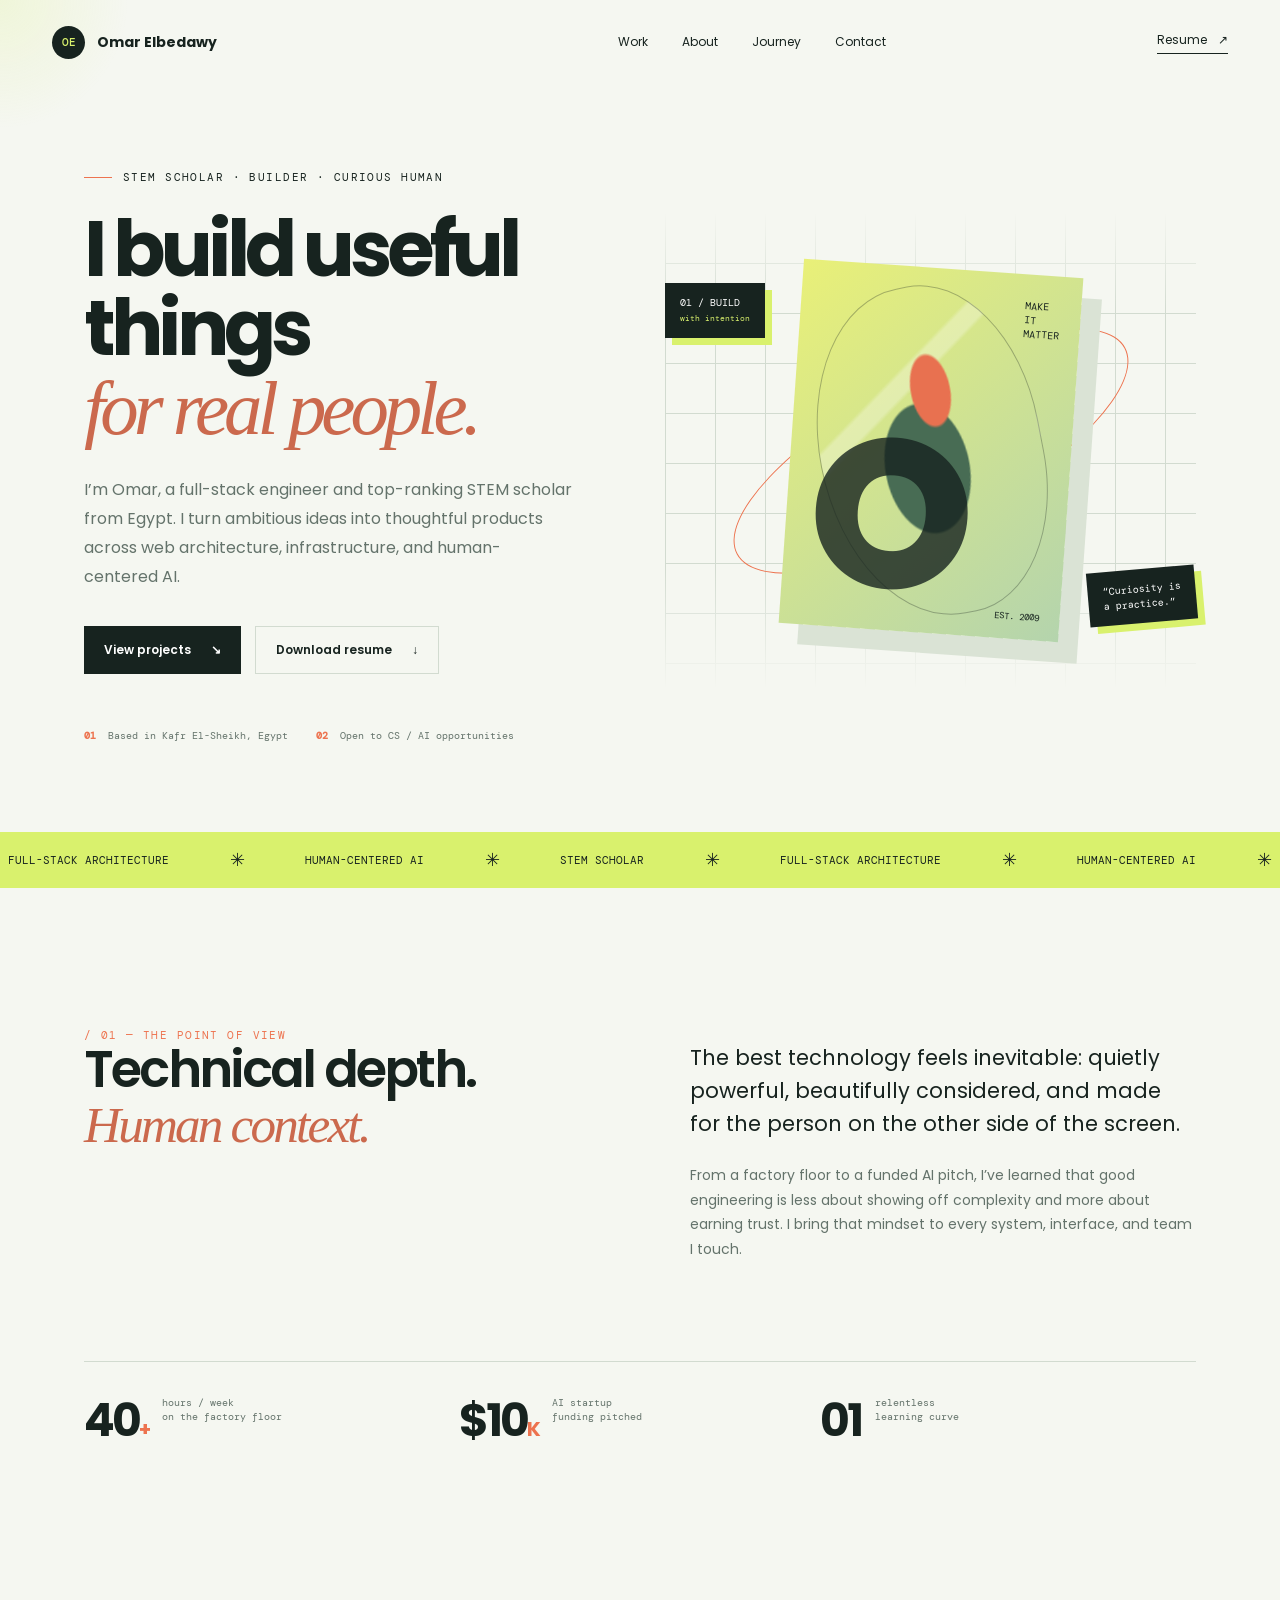
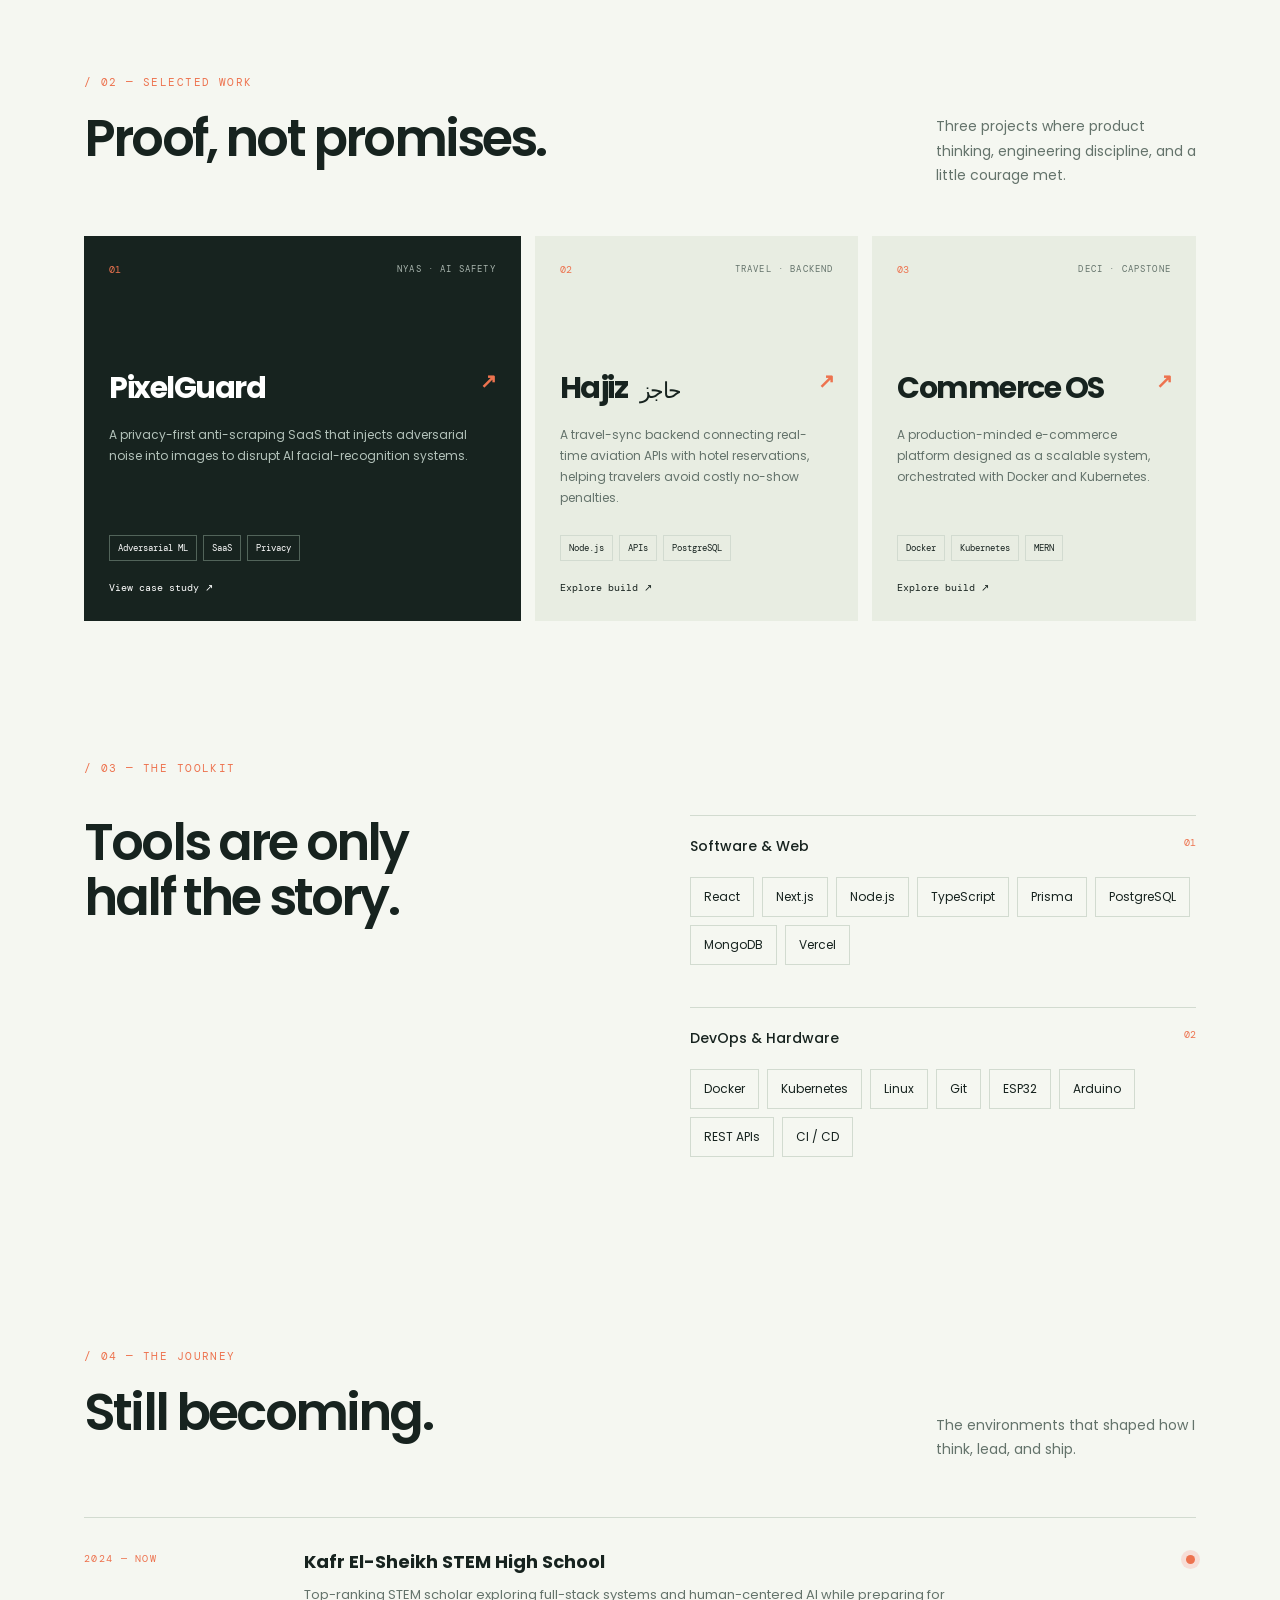
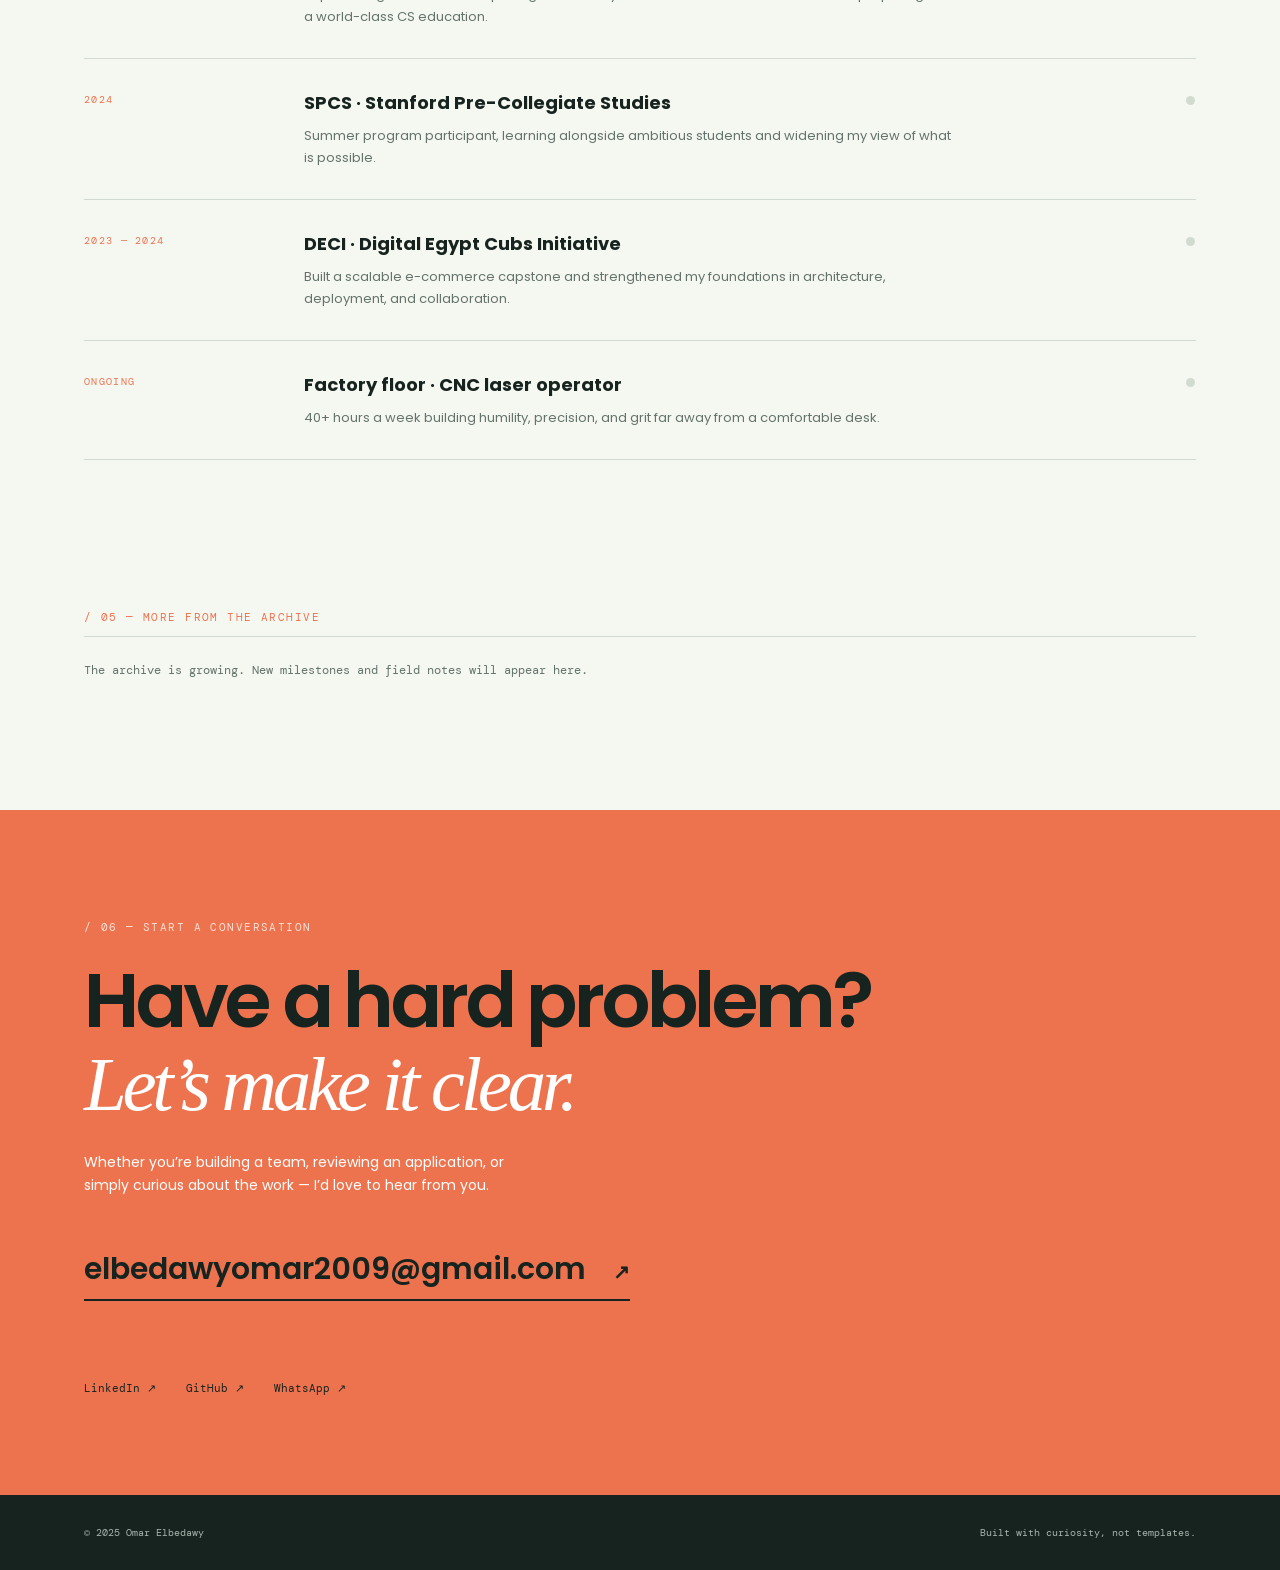
==== index.html @ 05eea100 "Redesign personal portfolio Co-authored-by: Copilot App <223556219+Copilot@users.noreply.github.com>" ====
<!doctype html>
<html lang="en">
<head>
  <meta charset="utf-8">
  <meta name="viewport" content="width=device-width, initial-scale=1">
  <meta name="description" content="Omar Elbedawy — STEM scholar, full-stack engineer, and human-centered AI builder.">
  <meta name="author" content="Omar Elbedawy">
  <title>Omar Elbedawy — Engineer with intent</title>
  <link rel="preconnect" href="https://fonts.googleapis.com">
  <link rel="preconnect" href="https://fonts.gstatic.com" crossorigin>
  <link href="https://fonts.googleapis.com/css2?family=DM+Mono:wght@400;500&family=Poppins:wght@400;500;600;700;800&display=swap" rel="stylesheet">
  <link rel="stylesheet" href="style.css">
</head>
<body>
  <div class="cursor-glow" aria-hidden="true"></div>
  <header class="site-header">
    <a class="brand" href="#top" aria-label="Omar Elbedawy home"><span>OE</span><b>Omar Elbedawy</b></a>
    <nav class="desktop-nav" aria-label="Primary navigation">
      <a href="#work">Work</a><a href="#about">About</a><a href="#journey">Journey</a><a href="#contact">Contact</a>
    </nav>
    <a class="header-cta" href="Omar Elbedawy_Resume_Cambria_A4.pdf" download>Resume <span>↗</span></a>
    <button class="menu-toggle" aria-label="Open navigation" aria-expanded="false">☰</button>
  </header>

  <main id="top">
    <section class="hero section-wrap">
      <div class="hero-copy reveal">
        <p class="eyebrow"><i></i> STEM scholar · builder · curious human</p>
        <h1 id="hero-title">I build useful things<br><em>for real people.</em></h1>
        <p class="hero-intro" id="hero-intro">I’m Omar, a full-stack engineer and top-ranking STEM scholar from Egypt. I turn ambitious ideas into thoughtful products across web architecture, infrastructure, and human-centered AI.</p>
        <div class="hero-actions"><a class="button button-primary" href="#work">View projects <span>↘</span></a><a class="button button-ghost" href="Omar Elbedawy_Resume_Cambria_A4.pdf" download>Download resume <span>↓</span></a></div>
        <div class="hero-meta"><span><b>01</b> Based in Kafr El-Sheikh, Egypt</span><span><b>02</b> Open to CS / AI opportunities</span></div>
      </div>
      <div class="hero-art reveal reveal-delay" aria-label="Abstract portrait illustration">
        <div class="art-grid"></div><div class="orbit orbit-one"></div><div class="orbit orbit-two"></div>
        <div class="portrait-card"><span class="portrait-mark">O</span><span class="portrait-caption">MAKE<br>IT<br>MATTER</span><span class="portrait-index">EST. 2009</span></div>
        <div class="floating-note note-top">01 / BUILD<br><small>with intention</small></div><div class="floating-note note-bottom">“Curiosity is<br>a practice.”</div>
      </div>
    </section>

    <section class="marquee" aria-label="Specialties"><div class="marquee-track"><span>FULL-STACK ARCHITECTURE</span><b>✳</b><span>HUMAN-CENTERED AI</span><b>✳</b><span>STEM SCHOLAR</span><b>✳</b><span>FULL-STACK ARCHITECTURE</span><b>✳</b><span>HUMAN-CENTERED AI</span><b>✳</b></div></section>

    <section class="section-wrap intro-section" id="about">
      <div class="section-label">/ 01 — The point of view</div>
      <div class="intro-layout"><h2 id="about-title">Technical depth.<br><em>Human context.</em></h2><div><p class="large-copy" id="about-lead">The best technology feels inevitable: quietly powerful, beautifully considered, and made for the person on the other side of the screen.</p><p class="muted-copy" id="about-copy">From a factory floor to a funded AI pitch, I’ve learned that good engineering is less about showing off complexity and more about earning trust. I bring that mindset to every system, interface, and team I touch.</p></div></div>
      <div class="stats-row"><div><strong>40<span>+</span></strong><small>hours / week<br>on the factory floor</small></div><div><strong>$10<span>K</span></strong><small>AI startup<br>funding pitched</small></div><div><strong>01</strong><small>relentless<br>learning curve</small></div></div>
    </section>

    <section class="section-wrap work-section" id="work">
      <div class="section-heading"><div><div class="section-label">/ 02 — Selected work</div><h2>Proof, not promises.</h2></div><p>Three projects where product thinking, engineering discipline, and a little courage met.</p></div>
      <div class="projects">
        <article class="project-card project-featured" data-project="0"><div class="project-top"><span class="project-number">01</span><span class="project-type">NYAS · AI SAFETY</span></div><h3>PixelGuard<span>↗</span></h3><p>A privacy-first anti-scraping SaaS that injects adversarial noise into images to disrupt AI facial-recognition systems.</p><div class="project-bottom"><div class="tags"><span>Adversarial ML</span><span>SaaS</span><span>Privacy</span></div><span class="project-arrow">View case study ↗</span></div></article>
        <article class="project-card" data-project="1"><div class="project-top"><span class="project-number">02</span><span class="project-type">TRAVEL · BACKEND</span></div><h3>Hajiz <span class="arabic">حاجز</span><span>↗</span></h3><p>A travel-sync backend connecting real-time aviation APIs with hotel reservations, helping travelers avoid costly no-show penalties.</p><div class="project-bottom"><div class="tags"><span>Node.js</span><span>APIs</span><span>PostgreSQL</span></div><span class="project-arrow">Explore build ↗</span></div></article>
        <article class="project-card" data-project="2"><div class="project-top"><span class="project-number">03</span><span class="project-type">DECI · CAPSTONE</span></div><h3>Commerce OS<span>↗</span></h3><p>A production-minded e-commerce platform designed as a scalable system, orchestrated with Docker and Kubernetes.</p><div class="project-bottom"><div class="tags"><span>Docker</span><span>Kubernetes</span><span>MERN</span></div><span class="project-arrow">Explore build ↗</span></div></article>
      </div>
    </section>

    <section class="section-wrap stack-section"><div class="section-label">/ 03 — The toolkit</div><div class="stack-layout"><h2>Tools are only<br>half the story.</h2><div class="stack-groups"><div class="stack-group"><h3>Software & Web <span>01</span></h3><div class="skill-list"><span>React</span><span>Next.js</span><span>Node.js</span><span>TypeScript</span><span>Prisma</span><span>PostgreSQL</span><span>MongoDB</span><span>Vercel</span></div></div><div class="stack-group"><h3>DevOps & Hardware <span>02</span></h3><div class="skill-list"><span>Docker</span><span>Kubernetes</span><span>Linux</span><span>Git</span><span>ESP32</span><span>Arduino</span><span>REST APIs</span><span>CI / CD</span></div></div></div></div></section>

    <section class="section-wrap journey-section" id="journey"><div class="section-heading"><div><div class="section-label">/ 04 — The journey</div><h2 id="journey-title">Still becoming.</h2></div><p id="journey-intro">The environments that shaped how I think, lead, and ship.</p></div><div class="timeline" id="timeline"></div></section>

    <section class="section-wrap additions-section" id="additions"><div class="section-label">/ 05 — More from the archive</div><div id="dynamic-content"></div></section>

    <section class="contact-section" id="contact"><div class="contact-inner section-wrap"><div class="section-label">/ 06 — Start a conversation</div><h2>Have a hard problem?<br><em>Let’s make it clear.</em></h2><p>Whether you’re building a team, reviewing an application, or simply curious about the work — I’d love to hear from you.</p><a class="email-link" href="mailto:elbedawyomar2009@gmail.com">elbedawyomar2009@gmail.com <span>↗</span></a><div class="socials"><a href="https://www.linkedin.com/" target="_blank" rel="noreferrer">LinkedIn ↗</a><a href="https://github.com/" target="_blank" rel="noreferrer">GitHub ↗</a><a href="https://wa.me/201000000000" target="_blank" rel="noreferrer">WhatsApp ↗</a></div></div></section>
  </main>
  <footer><div class="section-wrap footer-inner"><span>© 2025 Omar Elbedawy</span><span>Built with curiosity, not templates.</span></div></footer>
  <script src="app.js"></script>
</body>
</html>
---- style.css ----
:root{--ink:#17231f;--muted:#64736b;--paper:#f5f7f1;--cream:#e8ede2;--line:#d2dbd0;--lime:#d9f16d;--orange:#ed734f;--serif:Georgia,serif;--mono:"DM Mono",monospace}*{box-sizing:border-box}html{scroll-behavior:smooth}body{margin:0;background:var(--paper);color:var(--ink);font-family:Poppins,Arial,sans-serif;overflow-x:hidden}.cursor-glow{width:280px;height:280px;position:fixed;pointer-events:none;background:radial-gradient(circle,rgba(217,241,109,.18),transparent 65%);transform:translate(-50%,-50%);z-index:0}.site-header{height:84px;display:flex;align-items:center;justify-content:space-between;max-width:1240px;margin:auto;padding:0 32px;position:relative;z-index:5}.brand{display:flex;align-items:center;gap:12px;text-decoration:none;color:var(--ink);font-size:14px;font-weight:600}.brand span{background:var(--ink);color:var(--lime);width:33px;height:33px;display:grid;place-items:center;font:500 11px var(--mono);border-radius:50%}.desktop-nav{display:flex;gap:34px;margin-left:130px}.desktop-nav a,.header-cta,.socials a,footer a{color:var(--ink);font-size:12px;text-decoration:none}.desktop-nav a:hover,.socials a:hover,footer a:hover{color:#c45d40}.header-cta{border-bottom:1px solid var(--ink);padding-bottom:4px}.header-cta span{margin-left:8px}.menu-toggle{display:none;border:0;background:none;font-size:20px}.section-wrap{max-width:1176px;margin:0 auto;padding-left:32px;padding-right:32px}.hero{min-height:670px;display:grid;grid-template-columns:1fr 1fr;align-items:center;gap:50px;padding-top:75px;padding-bottom:90px;position:relative}.eyebrow,.section-label,.project-type,.timeline-date{font:11px var(--mono);letter-spacing:.13em;text-transform:uppercase}.eyebrow{display:flex;align-items:center;gap:11px}.eyebrow i{display:block;width:28px;height:1px;background:var(--orange)}h1{font-size:clamp(48px,6vw,83px);line-height:1.03;letter-spacing:-.065em;margin:26px 0 28px;font-weight:700}h1 em,h2 em{font-family:var(--serif);font-weight:400;color:#cb694d}.hero-intro{max-width:490px;font-size:16px;line-height:1.8;color:var(--muted)}.hero-actions{display:flex;gap:14px;margin-top:35px}.button{padding:14px 20px;text-decoration:none;font-size:12px;font-weight:600;display:inline-flex;align-items:center;gap:20px;transition:.25s}.button-primary{background:var(--ink);color:white}.button-primary:hover{background:var(--orange);transform:translateY(-3px)}.button-ghost{color:var(--ink);border:1px solid var(--line)}.button-ghost:hover{border-color:var(--ink);transform:translateY(-3px)}.hero-meta{display:flex;gap:28px;margin-top:55px;color:var(--muted);font:10px var(--mono)}.hero-meta b{color:var(--orange);margin-right:6px}.hero-art{height:475px;position:relative;display:grid;place-items:center}.art-grid{position:absolute;width:100%;height:100%;background-image:linear-gradient(var(--line) 1px,transparent 1px),linear-gradient(90deg,var(--line) 1px,transparent 1px);background-size:50px 50px;mask-image:linear-gradient(to bottom,transparent,black 20%,black 75%,transparent)}.portrait-card{width:280px;height:365px;background:linear-gradient(135deg,#e9f078,#b4d4ad);position:relative;overflow:hidden;display:flex;align-items:center;justify-content:center;box-shadow:20px 20px 0 #dae3d5;transform:rotate(4deg)}.portrait-card:after{content:"";width:220px;height:330px;border:1px solid rgba(23,35,31,.3);border-radius:50% 48% 45% 53%;position:absolute;transform:rotate(-15deg);background:radial-gradient(ellipse at 55% 32%,#e87150 0 11%,transparent 12%),radial-gradient(ellipse at 47% 55%,#486c54 0 25%,transparent 26%),linear-gradient(145deg,transparent 30%,rgba(255,255,255,.3) 31% 35%,transparent 36%)}.portrait-mark{font-size:210px;line-height:1;font-weight:800;color:rgba(23,35,31,.8);position:absolute;left:23px;bottom:10px;z-index:1}.portrait-caption{position:absolute;right:20px;top:25px;font:10px/1.4 var(--mono);z-index:2}.portrait-index{position:absolute;bottom:17px;right:20px;font:9px var(--mono);z-index:2}.orbit{position:absolute;border:1px solid var(--orange);border-radius:50%;width:440px;height:150px;transform:rotate(-28deg)}.orbit-two{width:360px;height:120px;transform:rotate(60deg);border-color:var(--ink);opacity:.35}.floating-note{position:absolute;background:var(--ink);color:white;padding:12px 15px;font:10px/1.5 var(--mono);box-shadow:7px 7px 0 var(--lime)}.floating-note small{color:var(--lime)}.note-top{top:70px;left:0}.note-bottom{bottom:65px;right:0;transform:rotate(-5deg)}.marquee{background:var(--lime);padding:16px 0;overflow:hidden;white-space:nowrap}.marquee-track{display:flex;align-items:center;justify-content:space-around;gap:44px;min-width:max-content;animation:marquee 25s linear infinite;font:11px var(--mono)}.marquee b{font-size:18px;font-weight:400}@keyframes marquee{to{transform:translateX(-25%)}}.section-label{color:var(--orange)}h2{font-size:clamp(36px,4vw,60px);line-height:1.07;letter-spacing:-.055em;margin:22px 0;font-weight:600}.intro-section{padding-top:140px;padding-bottom:120px}.intro-layout{display:grid;grid-template-columns:1fr 1fr;gap:100px}.intro-layout h2{margin-top:0}.large-copy{font-size:21px;line-height:1.55;margin:0 0 23px}.muted-copy,.section-heading>p{color:var(--muted);line-height:1.75;font-size:14px}.stats-row{display:flex;border-top:1px solid var(--line);margin-top:86px;padding-top:25px;gap:16%;}.stats-row>div{display:flex;gap:14px;align-items:flex-start}.stats-row strong{font-size:45px;letter-spacing:-.07em}.stats-row strong span{font-size:20px;color:var(--orange)}.stats-row small{font:10px/1.4 var(--mono);color:var(--muted);margin-top:9px}.work-section{padding-top:100px;padding-bottom:140px}.section-heading{display:flex;justify-content:space-between;align-items:end;margin-bottom:48px}.section-heading>p{max-width:260px;margin:0}.projects{display:grid;grid-template-columns:1.35fr 1fr 1fr;gap:14px}.project-card{background:var(--cream);min-height:370px;padding:27px 25px;display:flex;flex-direction:column;transition:transform .3s,background .3s}.project-card:hover{transform:translateY(-8px);background:#e3ebd8}.project-featured{background:var(--ink);color:white}.project-featured:hover{background:#283b32}.project-top{display:flex;justify-content:space-between;align-items:center;font:10px var(--mono)}.project-number{color:var(--orange)}.project-type{color:var(--muted);font-size:9px}.project-featured .project-type{color:#a9b5ae}.project-card h3{font-size:30px;letter-spacing:-.05em;margin:90px 0 13px}.project-card h3 span:last-child{font-size:20px;float:right;color:var(--orange)}.project-card h3 .arabic{font-size:22px;font-weight:400;font-family:serif;margin-left:8px}.project-card p{font-size:12px;color:var(--muted);line-height:1.75;margin:0}.project-featured p{color:#b3c2ba}.project-bottom{margin-top:auto;padding-top:27px}.tags{display:flex;gap:6px;flex-wrap:wrap}.tags span{font:9px var(--mono);border:1px solid var(--line);padding:6px 8px}.project-featured .tags span{border-color:#52645a}.project-arrow{display:block;margin-top:20px;font:10px var(--mono)}.stack-section{padding-bottom:150px}.stack-layout{display:grid;grid-template-columns:1fr 1fr;gap:100px;margin-top:40px}.stack-layout h2{margin-top:0}.stack-group{border-top:1px solid var(--line);padding-top:20px;margin-bottom:42px}.stack-group h3{font-size:14px;font-weight:500;margin:0 0 20px;display:flex;justify-content:space-between}.stack-group h3 span{font:10px var(--mono);color:var(--orange)}.skill-list{display:flex;flex-wrap:wrap;gap:8px}.skill-list span{font-size:12px;padding:10px 13px;border:1px solid var(--line);transition:.2s}.skill-list span:hover{background:var(--lime);border-color:var(--lime);transform:rotate(-2deg)}.journey-section{padding-bottom:150px}.timeline{margin-top:55px;border-top:1px solid var(--line)}.timeline-item{display:grid;grid-template-columns:170px 1fr 10px;gap:50px;padding:30px 0;border-bottom:1px solid var(--line);position:relative}.timeline-date{padding-top:4px;color:var(--orange);font-size:10px}.timeline-item h3{font-size:18px;margin:0 0 9px}.timeline-item p{color:var(--muted);font-size:13px;line-height:1.7;margin:0;max-width:650px}.timeline-dot{width:9px;height:9px;border-radius:50%;background:var(--line);margin-top:7px}.current .timeline-dot{background:var(--orange);box-shadow:0 0 0 5px #f7ded7}.additions-section{padding-bottom:120px}.dynamic-empty{border-top:1px solid var(--line);padding-top:25px;color:var(--muted);font:12px var(--mono)}.dynamic-grid{display:grid;grid-template-columns:repeat(3,1fr);gap:14px;margin-top:25px}.dynamic-card{border:1px solid var(--line);padding:22px;background:#fff}.dynamic-card img{width:100%;height:170px;object-fit:cover;margin:-22px -22px 18px;width:calc(100% + 44px)}.dynamic-card h3{font-size:16px;margin:0 0 8px}.dynamic-card p{font-size:12px;color:var(--muted);line-height:1.6}.contact-section{background:var(--orange);color:#fff}.contact-inner{padding-top:110px;padding-bottom:100px}.contact-inner .section-label{color:#ffe0d5}.contact-inner h2{font-size:clamp(48px,6vw,85px);margin:25px 0;color:var(--ink)}.contact-inner h2 em{color:#fff}.contact-inner>p{max-width:430px;line-height:1.7;font-size:14px}.email-link{display:inline-block;color:var(--ink);font-size:clamp(18px,2.4vw,30px);font-weight:600;text-decoration:none;border-bottom:2px solid var(--ink);padding-bottom:7px;margin-top:35px}.email-link span{font-size:20px;margin-left:20px}.socials{display:flex;gap:30px;margin-top:80px}.socials a{font:11px var(--mono);color:var(--ink)}footer{background:var(--ink);color:#a9b5ae}.footer-inner{height:75px;display:flex;align-items:center;justify-content:space-between;font:10px var(--mono)}footer a{color:var(--lime);font:10px var(--mono)}.reveal{animation:rise .8s ease both}.reveal-delay{animation-delay:.2s}@keyframes rise{from{opacity:0;transform:translateY(24px)}to{opacity:1;transform:none}}@media(max-width:800px){.desktop-nav,.header-cta{display:none}.menu-toggle{display:block}.site-header{height:70px;padding:0 20px}.section-wrap{padding-left:20px;padding-right:20px}.hero{display:block;padding-top:55px;min-height:auto}.hero-art{height:420px;margin-top:40px}.hero-meta{gap:15px;flex-direction:column;margin-top:35px}.intro-section,.work-section,.stack-section,.journey-section{padding-top:85px;padding-bottom:90px}.intro-layout,.stack-layout{grid-template-columns:1fr;gap:30px}.stats-row{gap:20px;margin-top:50px;justify-content:space-between}.stats-row>div{display:block}.stats-row strong{font-size:35px;display:block}.stats-row small{display:block}.section-heading{display:block}.section-heading>p{margin-top:20px}.projects{grid-template-columns:1fr}.project-card{min-height:330px}.project-card h3{margin-top:70px}.timeline-item{grid-template-columns:90px 1fr 8px;gap:15px}.timeline-item h3{font-size:15px}.dynamic-grid{grid-template-columns:1fr}.contact-inner{padding-top:80px;padding-bottom:70px}.socials{margin-top:55px;gap:17px}.footer-inner{height:auto;padding-top:25px;padding-bottom:25px;gap:15px;flex-wrap:wrap}.floating-note{font-size:9px}.note-top{left:-5px}.portrait-card{width:245px;height:330px}}
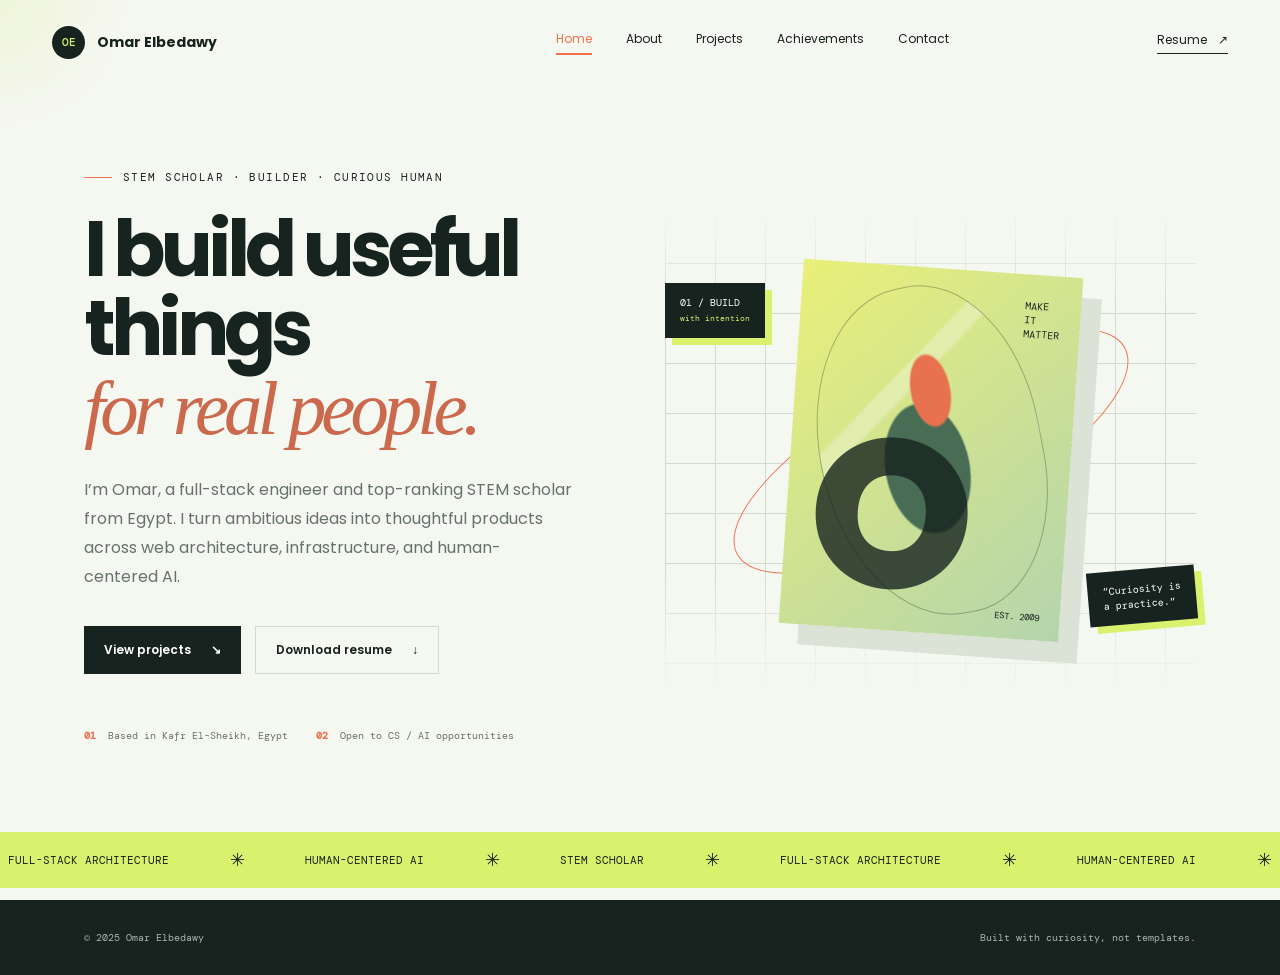
==== commit 30e41c35: "Add favicon assets, tabbed layout, and admin/static auth flow Co-authored-by: omarelbedawy <19911267" ====
--- a/index.html
+++ b/index.html
@@ -6,6 +6,11 @@
   <meta name="description" content="Omar Elbedawy — STEM scholar, full-stack engineer, and human-centered AI builder.">
   <meta name="author" content="Omar Elbedawy">
   <title>Omar Elbedawy — Engineer with intent</title>
+  <link rel="icon" type="image/png" href="/favicon/favicon-96x96.png" sizes="96x96" />
+  <link rel="icon" type="image/svg+xml" href="/favicon/favicon.svg" />
+  <link rel="shortcut icon" href="/favicon/favicon.ico" />
+  <link rel="apple-touch-icon" sizes="180x180" href="/favicon/apple-touch-icon.png" />
+  <link rel="manifest" href="/favicon/site.webmanifest" />
   <link rel="preconnect" href="https://fonts.googleapis.com">
   <link rel="preconnect" href="https://fonts.gstatic.com" crossorigin>
   <link href="https://fonts.googleapis.com/css2?family=DM+Mono:wght@400;500&family=Poppins:wght@400;500;600;700;800&display=swap" rel="stylesheet">
@@ -14,54 +19,69 @@
 <body>
   <div class="cursor-glow" aria-hidden="true"></div>
   <header class="site-header">
-    <a class="brand" href="#top" aria-label="Omar Elbedawy home"><span>OE</span><b>Omar Elbedawy</b></a>
+    <a class="brand" href="#home" aria-label="Omar Elbedawy home"><span id="studio-trigger" title="">OE</span><b>Omar Elbedawy</b></a>
     <nav class="desktop-nav" aria-label="Primary navigation">
-      <a href="#work">Work</a><a href="#about">About</a><a href="#journey">Journey</a><a href="#contact">Contact</a>
+      <a href="#home" data-tab-link="home">Home</a>
+      <a href="#about" data-tab-link="about">About</a>
+      <a href="#projects" data-tab-link="projects">Projects</a>
+      <a href="#achievements" data-tab-link="achievements">Achievements</a>
+      <a href="#contact" data-tab-link="contact">Contact</a>
     </nav>
     <a class="header-cta" href="Omar Elbedawy_Resume_Cambria_A4.pdf" download>Resume <span>↗</span></a>
     <button class="menu-toggle" aria-label="Open navigation" aria-expanded="false">☰</button>
   </header>
 
   <main id="top">
-    <section class="hero section-wrap">
-      <div class="hero-copy reveal">
-        <p class="eyebrow"><i></i> STEM scholar · builder · curious human</p>
-        <h1 id="hero-title">I build useful things<br><em>for real people.</em></h1>
-        <p class="hero-intro" id="hero-intro">I’m Omar, a full-stack engineer and top-ranking STEM scholar from Egypt. I turn ambitious ideas into thoughtful products across web architecture, infrastructure, and human-centered AI.</p>
-        <div class="hero-actions"><a class="button button-primary" href="#work">View projects <span>↘</span></a><a class="button button-ghost" href="Omar Elbedawy_Resume_Cambria_A4.pdf" download>Download resume <span>↓</span></a></div>
-        <div class="hero-meta"><span><b>01</b> Based in Kafr El-Sheikh, Egypt</span><span><b>02</b> Open to CS / AI opportunities</span></div>
-      </div>
-      <div class="hero-art reveal reveal-delay" aria-label="Abstract portrait illustration">
-        <div class="art-grid"></div><div class="orbit orbit-one"></div><div class="orbit orbit-two"></div>
-        <div class="portrait-card"><span class="portrait-mark">O</span><span class="portrait-caption">MAKE<br>IT<br>MATTER</span><span class="portrait-index">EST. 2009</span></div>
-        <div class="floating-note note-top">01 / BUILD<br><small>with intention</small></div><div class="floating-note note-bottom">“Curiosity is<br>a practice.”</div>
-      </div>
-    </section>
+    <div class="tab-panels">
+      <section class="tab-panel is-active" data-tab-section="home" id="home">
+        <section class="hero section-wrap">
+          <div class="hero-copy reveal">
+            <p class="eyebrow"><i></i> STEM scholar · builder · curious human</p>
+            <h1 id="hero-title">I build useful things<br><em>for real people.</em></h1>
+            <p class="hero-intro" id="hero-intro">I’m Omar, a full-stack engineer and top-ranking STEM scholar from Egypt. I turn ambitious ideas into thoughtful products across web architecture, infrastructure, and human-centered AI.</p>
+            <div class="hero-actions"><a class="button button-primary" href="#projects" data-tab-link="projects">View projects <span>↘</span></a><a class="button button-ghost" href="Omar Elbedawy_Resume_Cambria_A4.pdf" download>Download resume <span>↓</span></a></div>
+            <div class="hero-meta"><span><b>01</b> Based in Kafr El-Sheikh, Egypt</span><span><b>02</b> Open to CS / AI opportunities</span></div>
+          </div>
+          <div class="hero-art reveal reveal-delay" aria-label="Abstract portrait illustration">
+            <div class="art-grid"></div><div class="orbit orbit-one"></div><div class="orbit orbit-two"></div>
+            <div class="portrait-card"><span class="portrait-mark">O</span><span class="portrait-caption">MAKE<br>IT<br>MATTER</span><span class="portrait-index">EST. 2009</span></div>
+            <div class="floating-note note-top">01 / BUILD<br><small>with intention</small></div><div class="floating-note note-bottom">“Curiosity is<br>a practice.”</div>
+          </div>
+        </section>
 
-    <section class="marquee" aria-label="Specialties"><div class="marquee-track"><span>FULL-STACK ARCHITECTURE</span><b>✳</b><span>HUMAN-CENTERED AI</span><b>✳</b><span>STEM SCHOLAR</span><b>✳</b><span>FULL-STACK ARCHITECTURE</span><b>✳</b><span>HUMAN-CENTERED AI</span><b>✳</b></div></section>
+        <section class="marquee" aria-label="Specialties"><div class="marquee-track"><span>FULL-STACK ARCHITECTURE</span><b>✳</b><span>HUMAN-CENTERED AI</span><b>✳</b><span>STEM SCHOLAR</span><b>✳</b><span>FULL-STACK ARCHITECTURE</span><b>✳</b><span>HUMAN-CENTERED AI</span><b>✳</b></div></section>
+      </section>
 
-    <section class="section-wrap intro-section" id="about">
-      <div class="section-label">/ 01 — The point of view</div>
-      <div class="intro-layout"><h2 id="about-title">Technical depth.<br><em>Human context.</em></h2><div><p class="large-copy" id="about-lead">The best technology feels inevitable: quietly powerful, beautifully considered, and made for the person on the other side of the screen.</p><p class="muted-copy" id="about-copy">From a factory floor to a funded AI pitch, I’ve learned that good engineering is less about showing off complexity and more about earning trust. I bring that mindset to every system, interface, and team I touch.</p></div></div>
-      <div class="stats-row"><div><strong>40<span>+</span></strong><small>hours / week<br>on the factory floor</small></div><div><strong>$10<span>K</span></strong><small>AI startup<br>funding pitched</small></div><div><strong>01</strong><small>relentless<br>learning curve</small></div></div>
-    </section>
+      <section class="tab-panel" data-tab-section="about" id="about-tab">
+        <section class="section-wrap intro-section" id="about">
+          <div class="section-label">/ 01 — The point of view</div>
+          <div class="intro-layout"><h2 id="about-title">Technical depth.<br><em>Human context.</em></h2><div><p class="large-copy" id="about-lead">The best technology feels inevitable: quietly powerful, beautifully considered, and made for the person on the other side of the screen.</p><p class="muted-copy" id="about-copy">From a factory floor to a funded AI pitch, I’ve learned that good engineering is less about showing off complexity and more about earning trust. I bring that mindset to every system, interface, and team I touch.</p></div></div>
+          <div class="stats-row"><div><strong>40<span>+</span></strong><small>hours / week<br>on the factory floor</small></div><div><strong>$10<span>K</span></strong><small>AI startup<br>funding pitched</small></div><div><strong>01</strong><small>relentless<br>learning curve</small></div></div>
+        </section>
+      </section>
 
-    <section class="section-wrap work-section" id="work">
-      <div class="section-heading"><div><div class="section-label">/ 02 — Selected work</div><h2>Proof, not promises.</h2></div><p>Three projects where product thinking, engineering discipline, and a little courage met.</p></div>
-      <div class="projects">
-        <article class="project-card project-featured" data-project="0"><div class="project-top"><span class="project-number">01</span><span class="project-type">NYAS · AI SAFETY</span></div><h3>PixelGuard<span>↗</span></h3><p>A privacy-first anti-scraping SaaS that injects adversarial noise into images to disrupt AI facial-recognition systems.</p><div class="project-bottom"><div class="tags"><span>Adversarial ML</span><span>SaaS</span><span>Privacy</span></div><span class="project-arrow">View case study ↗</span></div></article>
-        <article class="project-card" data-project="1"><div class="project-top"><span class="project-number">02</span><span class="project-type">TRAVEL · BACKEND</span></div><h3>Hajiz <span class="arabic">حاجز</span><span>↗</span></h3><p>A travel-sync backend connecting real-time aviation APIs with hotel reservations, helping travelers avoid costly no-show penalties.</p><div class="project-bottom"><div class="tags"><span>Node.js</span><span>APIs</span><span>PostgreSQL</span></div><span class="project-arrow">Explore build ↗</span></div></article>
-        <article class="project-card" data-project="2"><div class="project-top"><span class="project-number">03</span><span class="project-type">DECI · CAPSTONE</span></div><h3>Commerce OS<span>↗</span></h3><p>A production-minded e-commerce platform designed as a scalable system, orchestrated with Docker and Kubernetes.</p><div class="project-bottom"><div class="tags"><span>Docker</span><span>Kubernetes</span><span>MERN</span></div><span class="project-arrow">Explore build ↗</span></div></article>
-      </div>
-    </section>
+      <section class="tab-panel" data-tab-section="projects" id="projects-tab">
+        <section class="section-wrap work-section" id="work">
+          <div class="section-heading"><div><div class="section-label">/ 02 — Selected work</div><h2>Proof, not promises.</h2></div><p>Three projects where product thinking, engineering discipline, and a little courage met.</p></div>
+          <div class="projects">
+            <article class="project-card project-featured" data-project="0"><div class="project-top"><span class="project-number">01</span><span class="project-type">NYAS · AI SAFETY</span></div><h3>PixelGuard<span>↗</span></h3><p>A privacy-first anti-scraping SaaS that injects adversarial noise into images to disrupt AI facial-recognition systems.</p><div class="project-bottom"><div class="tags"><span>Adversarial ML</span><span>SaaS</span><span>Privacy</span></div><span class="project-arrow">View case study ↗</span></div></article>
+            <article class="project-card" data-project="1"><div class="project-top"><span class="project-number">02</span><span class="project-type">TRAVEL · BACKEND</span></div><h3>Hajiz <span class="arabic">حاجز</span><span>↗</span></h3><p>A travel-sync backend connecting real-time aviation APIs with hotel reservations, helping travelers avoid costly no-show penalties.</p><div class="project-bottom"><div class="tags"><span>Node.js</span><span>APIs</span><span>PostgreSQL</span></div><span class="project-arrow">Explore build ↗</span></div></article>
+            <article class="project-card" data-project="2"><div class="project-top"><span class="project-number">03</span><span class="project-type">DECI · CAPSTONE</span></div><h3>Commerce OS<span>↗</span></h3><p>A production-minded e-commerce platform designed as a scalable system, orchestrated with Docker and Kubernetes.</p><div class="project-bottom"><div class="tags"><span>Docker</span><span>Kubernetes</span><span>MERN</span></div><span class="project-arrow">Explore build ↗</span></div></article>
+          </div>
+        </section>
 
-    <section class="section-wrap stack-section"><div class="section-label">/ 03 — The toolkit</div><div class="stack-layout"><h2>Tools are only<br>half the story.</h2><div class="stack-groups"><div class="stack-group"><h3>Software & Web <span>01</span></h3><div class="skill-list"><span>React</span><span>Next.js</span><span>Node.js</span><span>TypeScript</span><span>Prisma</span><span>PostgreSQL</span><span>MongoDB</span><span>Vercel</span></div></div><div class="stack-group"><h3>DevOps & Hardware <span>02</span></h3><div class="skill-list"><span>Docker</span><span>Kubernetes</span><span>Linux</span><span>Git</span><span>ESP32</span><span>Arduino</span><span>REST APIs</span><span>CI / CD</span></div></div></div></div></section>
+        <section class="section-wrap stack-section"><div class="section-label">/ 03 — The toolkit</div><div class="stack-layout"><h2>Tools are only<br>half the story.</h2><div class="stack-groups"><div class="stack-group"><h3>Software & Web <span>01</span></h3><div class="skill-list"><span>React</span><span>Next.js</span><span>Node.js</span><span>TypeScript</span><span>Prisma</span><span>PostgreSQL</span><span>MongoDB</span><span>Vercel</span></div></div><div class="stack-group"><h3>DevOps & Hardware <span>02</span></h3><div class="skill-list"><span>Docker</span><span>Kubernetes</span><span>Linux</span><span>Git</span><span>ESP32</span><span>Arduino</span><span>REST APIs</span><span>CI / CD</span></div></div></div></div></section>
+      </section>
 
-    <section class="section-wrap journey-section" id="journey"><div class="section-heading"><div><div class="section-label">/ 04 — The journey</div><h2 id="journey-title">Still becoming.</h2></div><p id="journey-intro">The environments that shaped how I think, lead, and ship.</p></div><div class="timeline" id="timeline"></div></section>
+      <section class="tab-panel" data-tab-section="achievements" id="achievements-tab">
+        <section class="section-wrap journey-section" id="journey"><div class="section-heading"><div><div class="section-label">/ 04 — The journey</div><h2 id="journey-title">Still becoming.</h2></div><p id="journey-intro">The environments that shaped how I think, lead, and ship.</p></div><div class="timeline" id="timeline"></div></section>
+        <section class="section-wrap additions-section" id="additions"><div class="section-label">/ 05 — More from the archive</div><div id="dynamic-content"></div></section>
+      </section>
 
-    <section class="section-wrap additions-section" id="additions"><div class="section-label">/ 05 — More from the archive</div><div id="dynamic-content"></div></section>
-
-    <section class="contact-section" id="contact"><div class="contact-inner section-wrap"><div class="section-label">/ 06 — Start a conversation</div><h2>Have a hard problem?<br><em>Let’s make it clear.</em></h2><p>Whether you’re building a team, reviewing an application, or simply curious about the work — I’d love to hear from you.</p><a class="email-link" href="mailto:elbedawyomar2009@gmail.com">elbedawyomar2009@gmail.com <span>↗</span></a><div class="socials"><a href="https://www.linkedin.com/" target="_blank" rel="noreferrer">LinkedIn ↗</a><a href="https://github.com/" target="_blank" rel="noreferrer">GitHub ↗</a><a href="https://wa.me/201000000000" target="_blank" rel="noreferrer">WhatsApp ↗</a></div></div></section>
+      <section class="tab-panel" data-tab-section="contact" id="contact-tab">
+        <section class="contact-section" id="contact"><div class="contact-inner section-wrap"><div class="section-label">/ 06 — Start a conversation</div><h2>Have a hard problem?<br><em>Let’s make it clear.</em></h2><p>Whether you’re building a team, reviewing an application, or simply curious about the work — I’d love to hear from you.</p><a class="email-link" href="mailto:elbedawyomar2009@gmail.com">elbedawyomar2009@gmail.com <span>↗</span></a><div class="socials"><a href="https://www.linkedin.com/" target="_blank" rel="noreferrer">LinkedIn ↗</a><a href="https://github.com/" target="_blank" rel="noreferrer">GitHub ↗</a><a href="https://wa.me/201000000000" target="_blank" rel="noreferrer">WhatsApp ↗</a></div></div></section>
+      </section>
+    </div>
   </main>
   <footer><div class="section-wrap footer-inner"><span>© 2025 Omar Elbedawy</span><span>Built with curiosity, not templates.</span></div></footer>
   <script src="app.js"></script>
--- a/style.css
+++ b/style.css
@@ -1 +1,37 @@
 :root{--ink:#17231f;--muted:#64736b;--paper:#f5f7f1;--cream:#e8ede2;--line:#d2dbd0;--lime:#d9f16d;--orange:#ed734f;--serif:Georgia,serif;--mono:"DM Mono",monospace}*{box-sizing:border-box}html{scroll-behavior:smooth}body{margin:0;background:var(--paper);color:var(--ink);font-family:Poppins,Arial,sans-serif;overflow-x:hidden}.cursor-glow{width:280px;height:280px;position:fixed;pointer-events:none;background:radial-gradient(circle,rgba(217,241,109,.18),transparent 65%);transform:translate(-50%,-50%);z-index:0}.site-header{height:84px;display:flex;align-items:center;justify-content:space-between;max-width:1240px;margin:auto;padding:0 32px;position:relative;z-index:5}.brand{display:flex;align-items:center;gap:12px;text-decoration:none;color:var(--ink);font-size:14px;font-weight:600}.brand span{background:var(--ink);color:var(--lime);width:33px;height:33px;display:grid;place-items:center;font:500 11px var(--mono);border-radius:50%}.desktop-nav{display:flex;gap:34px;margin-left:130px}.desktop-nav a,.header-cta,.socials a,footer a{color:var(--ink);font-size:12px;text-decoration:none}.desktop-nav a:hover,.socials a:hover,footer a:hover{color:#c45d40}.header-cta{border-bottom:1px solid var(--ink);padding-bottom:4px}.header-cta span{margin-left:8px}.menu-toggle{display:none;border:0;background:none;font-size:20px}.section-wrap{max-width:1176px;margin:0 auto;padding-left:32px;padding-right:32px}.hero{min-height:670px;display:grid;grid-template-columns:1fr 1fr;align-items:center;gap:50px;padding-top:75px;padding-bottom:90px;position:relative}.eyebrow,.section-label,.project-type,.timeline-date{font:11px var(--mono);letter-spacing:.13em;text-transform:uppercase}.eyebrow{display:flex;align-items:center;gap:11px}.eyebrow i{display:block;width:28px;height:1px;background:var(--orange)}h1{font-size:clamp(48px,6vw,83px);line-height:1.03;letter-spacing:-.065em;margin:26px 0 28px;font-weight:700}h1 em,h2 em{font-family:var(--serif);font-weight:400;color:#cb694d}.hero-intro{max-width:490px;font-size:16px;line-height:1.8;color:var(--muted)}.hero-actions{display:flex;gap:14px;margin-top:35px}.button{padding:14px 20px;text-decoration:none;font-size:12px;font-weight:600;display:inline-flex;align-items:center;gap:20px;transition:.25s}.button-primary{background:var(--ink);color:white}.button-primary:hover{background:var(--orange);transform:translateY(-3px)}.button-ghost{color:var(--ink);border:1px solid var(--line)}.button-ghost:hover{border-color:var(--ink);transform:translateY(-3px)}.hero-meta{display:flex;gap:28px;margin-top:55px;color:var(--muted);font:10px var(--mono)}.hero-meta b{color:var(--orange);margin-right:6px}.hero-art{height:475px;position:relative;display:grid;place-items:center}.art-grid{position:absolute;width:100%;height:100%;background-image:linear-gradient(var(--line) 1px,transparent 1px),linear-gradient(90deg,var(--line) 1px,transparent 1px);background-size:50px 50px;mask-image:linear-gradient(to bottom,transparent,black 20%,black 75%,transparent)}.portrait-card{width:280px;height:365px;background:linear-gradient(135deg,#e9f078,#b4d4ad);position:relative;overflow:hidden;display:flex;align-items:center;justify-content:center;box-shadow:20px 20px 0 #dae3d5;transform:rotate(4deg)}.portrait-card:after{content:"";width:220px;height:330px;border:1px solid rgba(23,35,31,.3);border-radius:50% 48% 45% 53%;position:absolute;transform:rotate(-15deg);background:radial-gradient(ellipse at 55% 32%,#e87150 0 11%,transparent 12%),radial-gradient(ellipse at 47% 55%,#486c54 0 25%,transparent 26%),linear-gradient(145deg,transparent 30%,rgba(255,255,255,.3) 31% 35%,transparent 36%)}.portrait-mark{font-size:210px;line-height:1;font-weight:800;color:rgba(23,35,31,.8);position:absolute;left:23px;bottom:10px;z-index:1}.portrait-caption{position:absolute;right:20px;top:25px;font:10px/1.4 var(--mono);z-index:2}.portrait-index{position:absolute;bottom:17px;right:20px;font:9px var(--mono);z-index:2}.orbit{position:absolute;border:1px solid var(--orange);border-radius:50%;width:440px;height:150px;transform:rotate(-28deg)}.orbit-two{width:360px;height:120px;transform:rotate(60deg);border-color:var(--ink);opacity:.35}.floating-note{position:absolute;background:var(--ink);color:white;padding:12px 15px;font:10px/1.5 var(--mono);box-shadow:7px 7px 0 var(--lime)}.floating-note small{color:var(--lime)}.note-top{top:70px;left:0}.note-bottom{bottom:65px;right:0;transform:rotate(-5deg)}.marquee{background:var(--lime);padding:16px 0;overflow:hidden;white-space:nowrap}.marquee-track{display:flex;align-items:center;justify-content:space-around;gap:44px;min-width:max-content;animation:marquee 25s linear infinite;font:11px var(--mono)}.marquee b{font-size:18px;font-weight:400}@keyframes marquee{to{transform:translateX(-25%)}}.section-label{color:var(--orange)}h2{font-size:clamp(36px,4vw,60px);line-height:1.07;letter-spacing:-.055em;margin:22px 0;font-weight:600}.intro-section{padding-top:140px;padding-bottom:120px}.intro-layout{display:grid;grid-template-columns:1fr 1fr;gap:100px}.intro-layout h2{margin-top:0}.large-copy{font-size:21px;line-height:1.55;margin:0 0 23px}.muted-copy,.section-heading>p{color:var(--muted);line-height:1.75;font-size:14px}.stats-row{display:flex;border-top:1px solid var(--line);margin-top:86px;padding-top:25px;gap:16%;}.stats-row>div{display:flex;gap:14px;align-items:flex-start}.stats-row strong{font-size:45px;letter-spacing:-.07em}.stats-row strong span{font-size:20px;color:var(--orange)}.stats-row small{font:10px/1.4 var(--mono);color:var(--muted);margin-top:9px}.work-section{padding-top:100px;padding-bottom:140px}.section-heading{display:flex;justify-content:space-between;align-items:end;margin-bottom:48px}.section-heading>p{max-width:260px;margin:0}.projects{display:grid;grid-template-columns:1.35fr 1fr 1fr;gap:14px}.project-card{background:var(--cream);min-height:370px;padding:27px 25px;display:flex;flex-direction:column;transition:transform .3s,background .3s}.project-card:hover{transform:translateY(-8px);background:#e3ebd8}.project-featured{background:var(--ink);color:white}.project-featured:hover{background:#283b32}.project-top{display:flex;justify-content:space-between;align-items:center;font:10px var(--mono)}.project-number{color:var(--orange)}.project-type{color:var(--muted);font-size:9px}.project-featured .project-type{color:#a9b5ae}.project-card h3{font-size:30px;letter-spacing:-.05em;margin:90px 0 13px}.project-card h3 span:last-child{font-size:20px;float:right;color:var(--orange)}.project-card h3 .arabic{font-size:22px;font-weight:400;font-family:serif;margin-left:8px}.project-card p{font-size:12px;color:var(--muted);line-height:1.75;margin:0}.project-featured p{color:#b3c2ba}.project-bottom{margin-top:auto;padding-top:27px}.tags{display:flex;gap:6px;flex-wrap:wrap}.tags span{font:9px var(--mono);border:1px solid var(--line);padding:6px 8px}.project-featured .tags span{border-color:#52645a}.project-arrow{display:block;margin-top:20px;font:10px var(--mono)}.stack-section{padding-bottom:150px}.stack-layout{display:grid;grid-template-columns:1fr 1fr;gap:100px;margin-top:40px}.stack-layout h2{margin-top:0}.stack-group{border-top:1px solid var(--line);padding-top:20px;margin-bottom:42px}.stack-group h3{font-size:14px;font-weight:500;margin:0 0 20px;display:flex;justify-content:space-between}.stack-group h3 span{font:10px var(--mono);color:var(--orange)}.skill-list{display:flex;flex-wrap:wrap;gap:8px}.skill-list span{font-size:12px;padding:10px 13px;border:1px solid var(--line);transition:.2s}.skill-list span:hover{background:var(--lime);border-color:var(--lime);transform:rotate(-2deg)}.journey-section{padding-bottom:150px}.timeline{margin-top:55px;border-top:1px solid var(--line)}.timeline-item{display:grid;grid-template-columns:170px 1fr 10px;gap:50px;padding:30px 0;border-bottom:1px solid var(--line);position:relative}.timeline-date{padding-top:4px;color:var(--orange);font-size:10px}.timeline-item h3{font-size:18px;margin:0 0 9px}.timeline-item p{color:var(--muted);font-size:13px;line-height:1.7;margin:0;max-width:650px}.timeline-dot{width:9px;height:9px;border-radius:50%;background:var(--line);margin-top:7px}.current .timeline-dot{background:var(--orange);box-shadow:0 0 0 5px #f7ded7}.additions-section{padding-bottom:120px}.dynamic-empty{border-top:1px solid var(--line);padding-top:25px;color:var(--muted);font:12px var(--mono)}.dynamic-grid{display:grid;grid-template-columns:repeat(3,1fr);gap:14px;margin-top:25px}.dynamic-card{border:1px solid var(--line);padding:22px;background:#fff}.dynamic-card img{width:100%;height:170px;object-fit:cover;margin:-22px -22px 18px;width:calc(100% + 44px)}.dynamic-card h3{font-size:16px;margin:0 0 8px}.dynamic-card p{font-size:12px;color:var(--muted);line-height:1.6}.contact-section{background:var(--orange);color:#fff}.contact-inner{padding-top:110px;padding-bottom:100px}.contact-inner .section-label{color:#ffe0d5}.contact-inner h2{font-size:clamp(48px,6vw,85px);margin:25px 0;color:var(--ink)}.contact-inner h2 em{color:#fff}.contact-inner>p{max-width:430px;line-height:1.7;font-size:14px}.email-link{display:inline-block;color:var(--ink);font-size:clamp(18px,2.4vw,30px);font-weight:600;text-decoration:none;border-bottom:2px solid var(--ink);padding-bottom:7px;margin-top:35px}.email-link span{font-size:20px;margin-left:20px}.socials{display:flex;gap:30px;margin-top:80px}.socials a{font:11px var(--mono);color:var(--ink)}footer{background:var(--ink);color:#a9b5ae}.footer-inner{height:75px;display:flex;align-items:center;justify-content:space-between;font:10px var(--mono)}footer a{color:var(--lime);font:10px var(--mono)}.reveal{animation:rise .8s ease both}.reveal-delay{animation-delay:.2s}@keyframes rise{from{opacity:0;transform:translateY(24px)}to{opacity:1;transform:none}}@media(max-width:800px){.desktop-nav,.header-cta{display:none}.menu-toggle{display:block}.site-header{height:70px;padding:0 20px}.section-wrap{padding-left:20px;padding-right:20px}.hero{display:block;padding-top:55px;min-height:auto}.hero-art{height:420px;margin-top:40px}.hero-meta{gap:15px;flex-direction:column;margin-top:35px}.intro-section,.work-section,.stack-section,.journey-section{padding-top:85px;padding-bottom:90px}.intro-layout,.stack-layout{grid-template-columns:1fr;gap:30px}.stats-row{gap:20px;margin-top:50px;justify-content:space-between}.stats-row>div{display:block}.stats-row strong{font-size:35px;display:block}.stats-row small{display:block}.section-heading{display:block}.section-heading>p{margin-top:20px}.projects{grid-template-columns:1fr}.project-card{min-height:330px}.project-card h3{margin-top:70px}.timeline-item{grid-template-columns:90px 1fr 8px;gap:15px}.timeline-item h3{font-size:15px}.dynamic-grid{grid-template-columns:1fr}.contact-inner{padding-top:80px;padding-bottom:70px}.socials{margin-top:55px;gap:17px}.footer-inner{height:auto;padding-top:25px;padding-bottom:25px;gap:15px;flex-wrap:wrap}.floating-note{font-size:9px}.note-top{left:-5px}.portrait-card{width:245px;height:330px}}
+
+.tab-panels {
+  min-height: calc(100vh - 84px);
+}
+
+.tab-panel {
+  display: none;
+}
+
+.tab-panel.is-active {
+  display: block;
+  animation: fadeTab .35s ease;
+}
+
+.desktop-nav a {
+  border-bottom: 2px solid transparent;
+  padding-bottom: 5px;
+  transition: border-color .2s ease, color .2s ease;
+}
+
+.desktop-nav a.is-active {
+  border-bottom-color: var(--orange);
+  color: var(--orange);
+}
+
+@keyframes fadeTab {
+  from { opacity: 0; transform: translateY(8px); }
+  to { opacity: 1; transform: translateY(0); }
+}
+
+@media (max-width: 800px) {
+  .desktop-nav a {
+    border-bottom: 0;
+    padding-bottom: 0;
+  }
+}
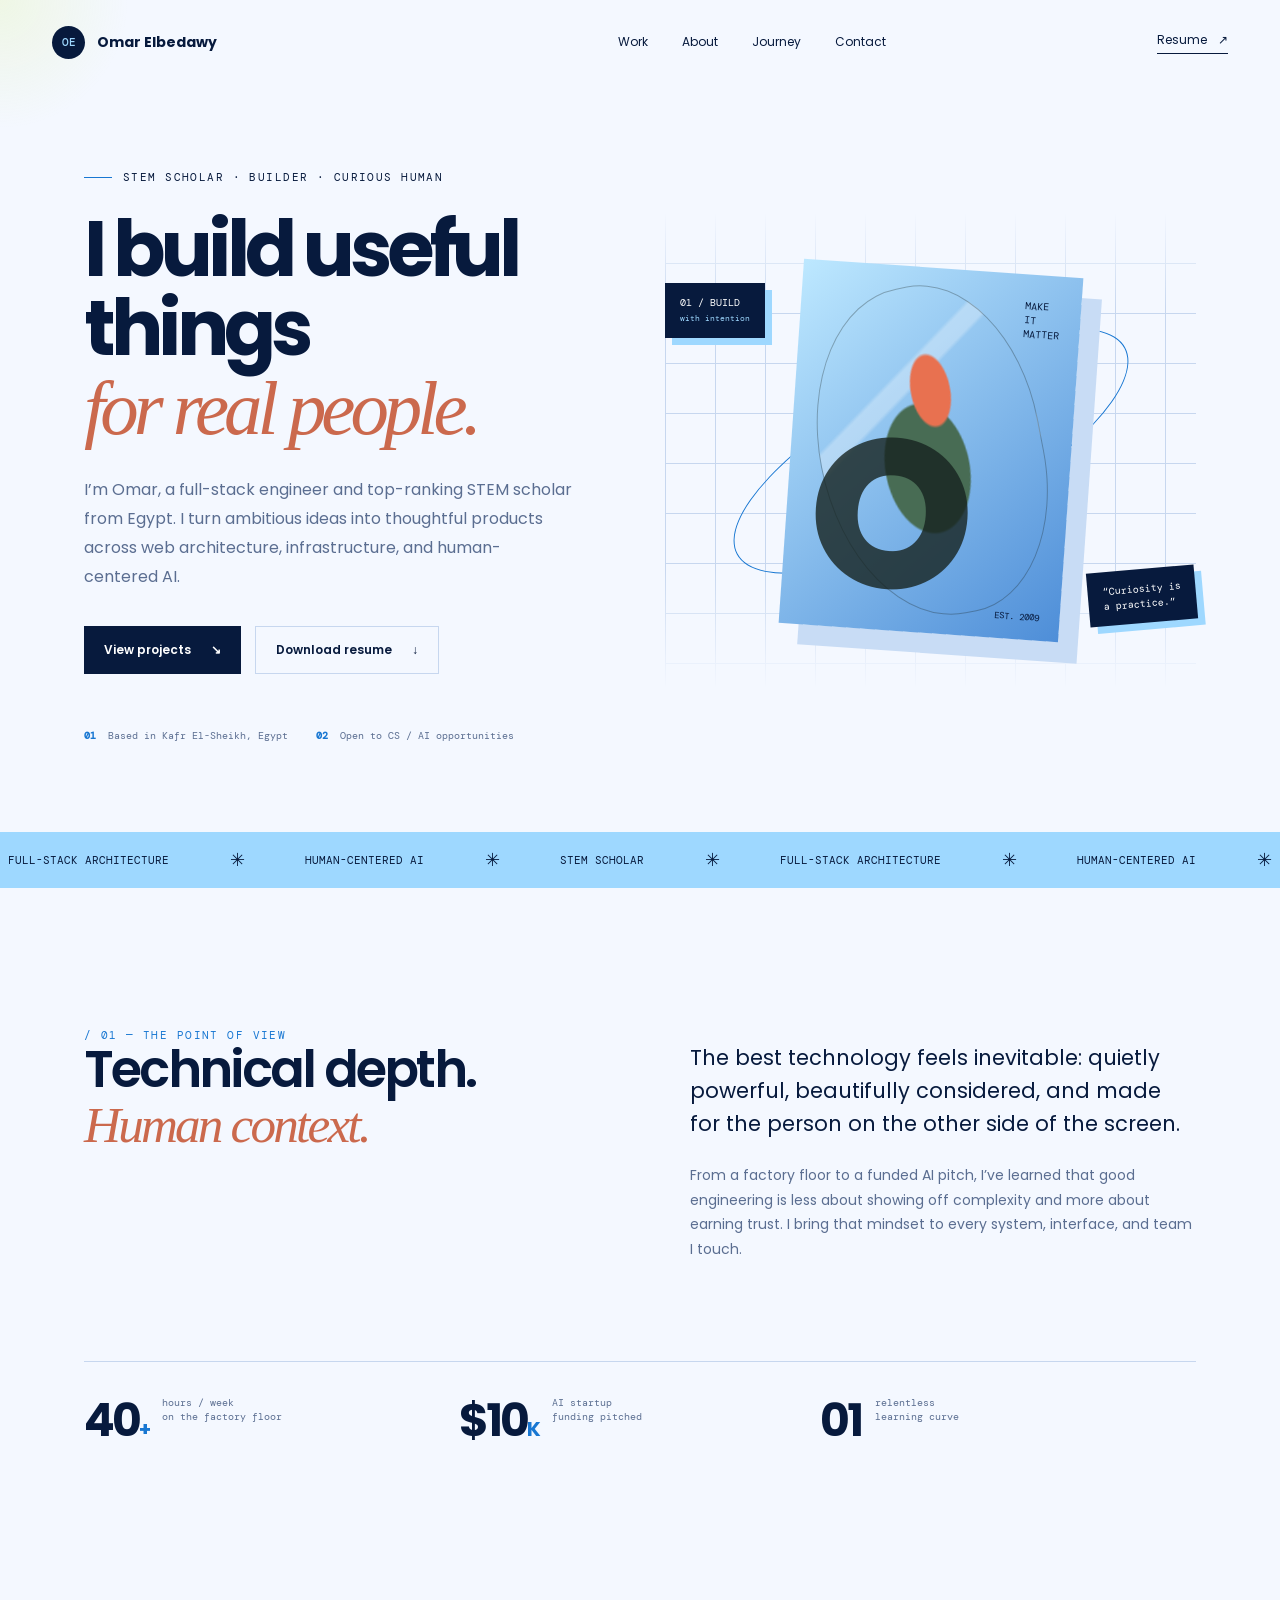
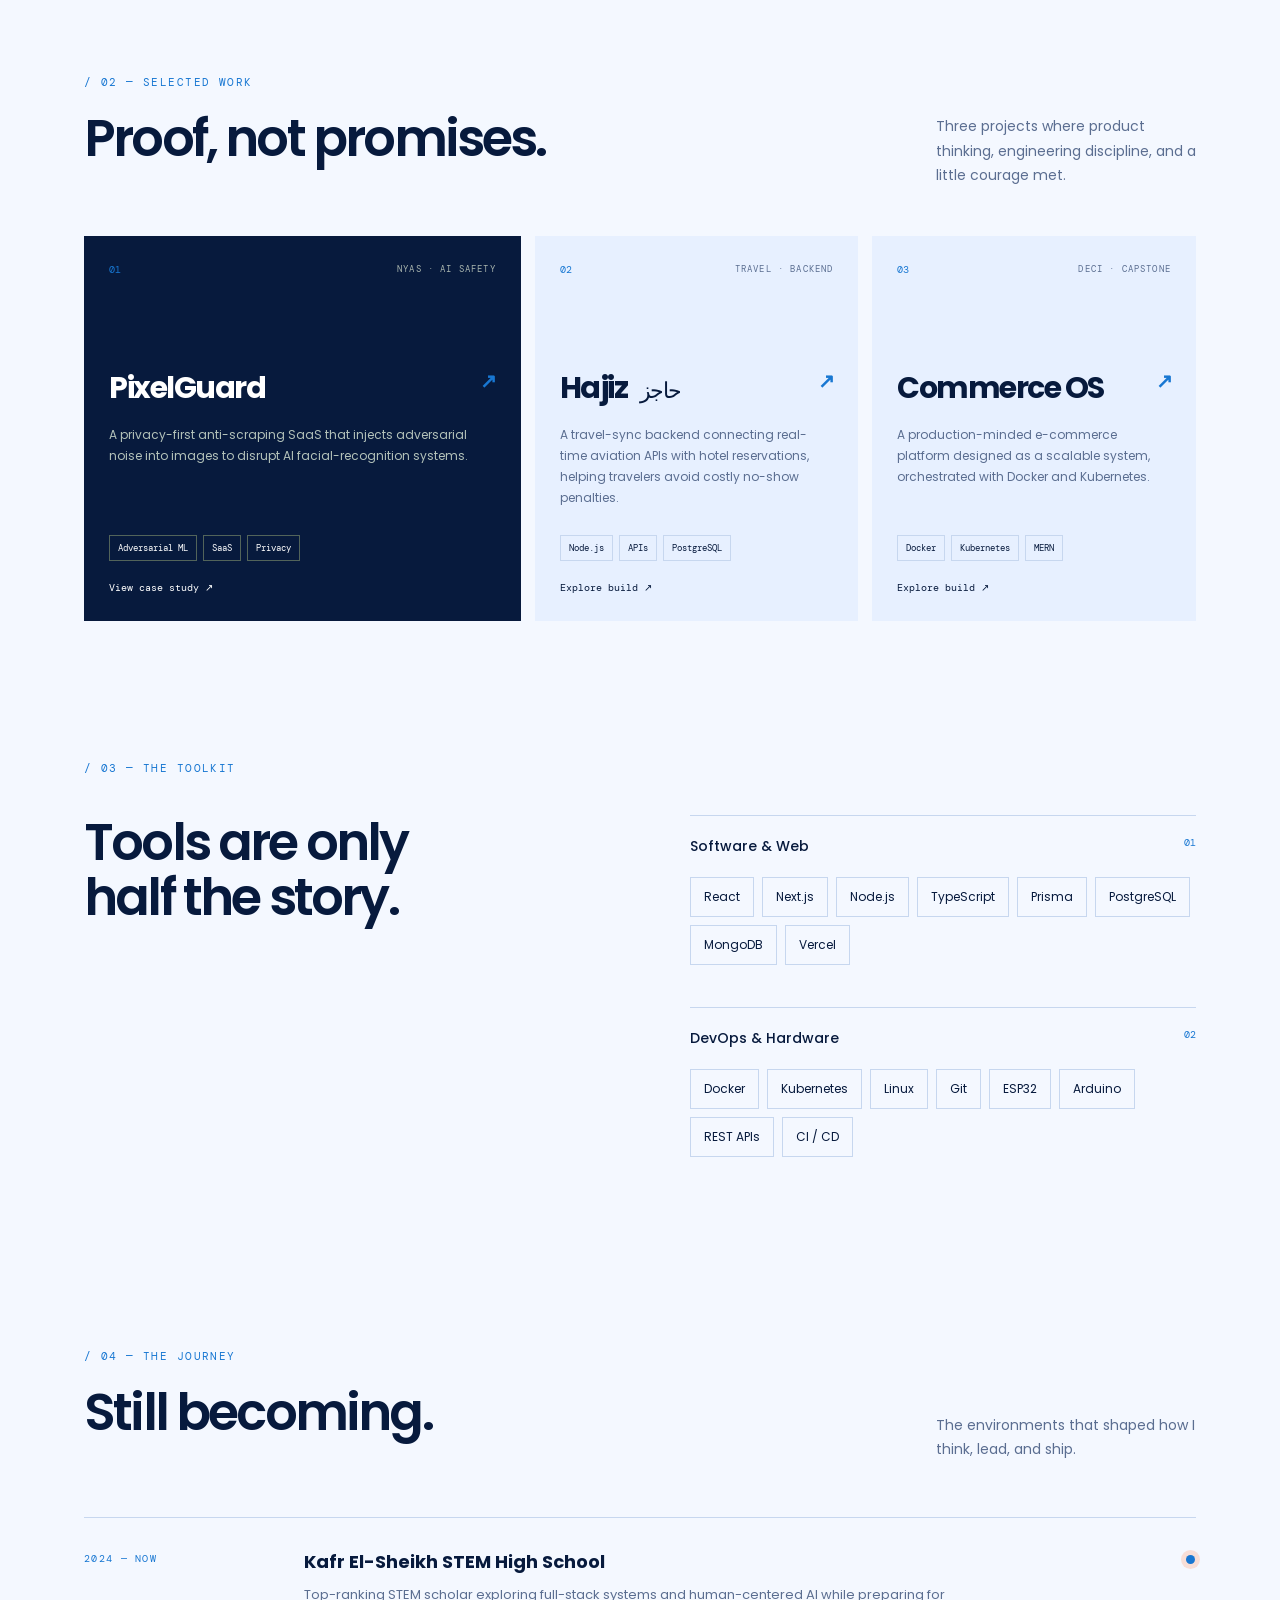
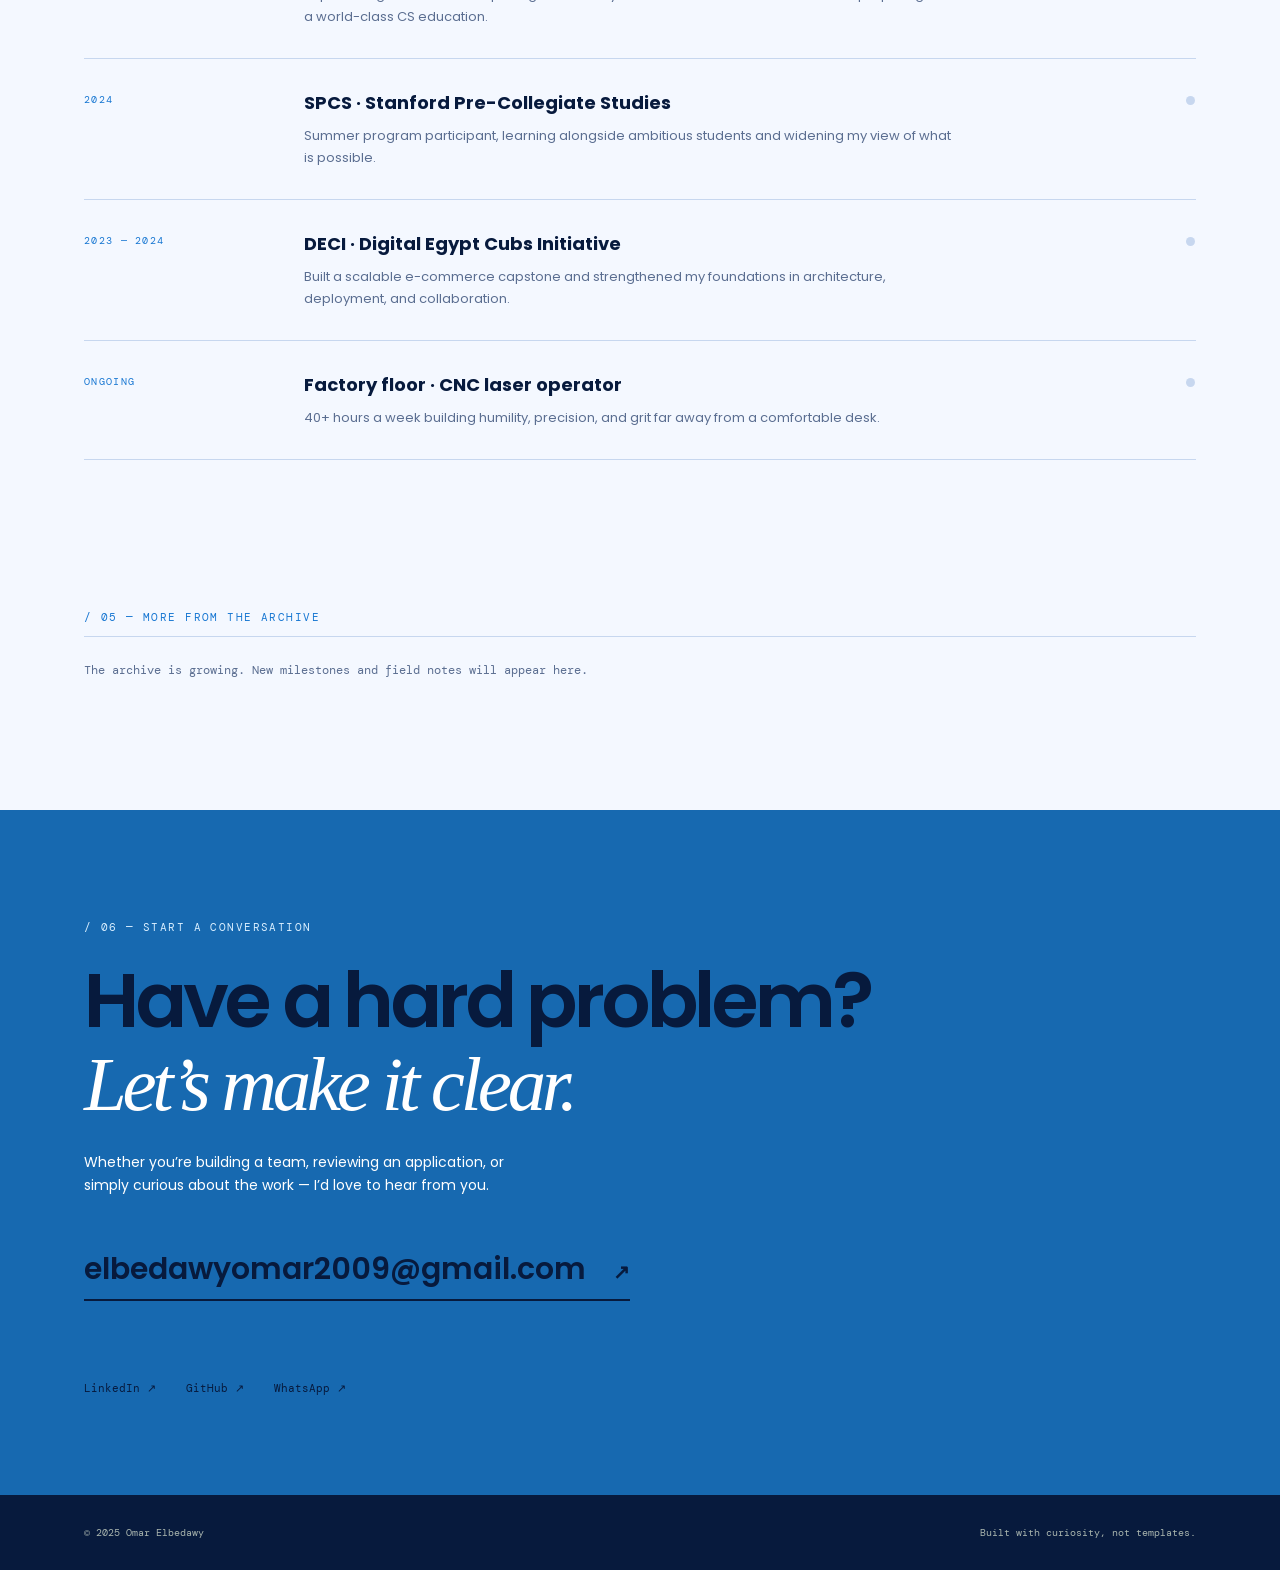
==== commit 20f6baea: "Refresh portfolio theme and studio Co-authored-by: Copilot App <223556219+Copilot@users.noreply.gith" ====
--- a/index.html
+++ b/index.html
@@ -6,82 +6,67 @@
   <meta name="description" content="Omar Elbedawy — STEM scholar, full-stack engineer, and human-centered AI builder.">
   <meta name="author" content="Omar Elbedawy">
   <title>Omar Elbedawy — Engineer with intent</title>
-  <link rel="icon" type="image/png" href="/favicon/favicon-96x96.png" sizes="96x96" />
-  <link rel="icon" type="image/svg+xml" href="/favicon/favicon.svg" />
-  <link rel="shortcut icon" href="/favicon/favicon.ico" />
-  <link rel="apple-touch-icon" sizes="180x180" href="/favicon/apple-touch-icon.png" />
-  <link rel="manifest" href="/favicon/site.webmanifest" />
   <link rel="preconnect" href="https://fonts.googleapis.com">
   <link rel="preconnect" href="https://fonts.gstatic.com" crossorigin>
   <link href="https://fonts.googleapis.com/css2?family=DM+Mono:wght@400;500&family=Poppins:wght@400;500;600;700;800&display=swap" rel="stylesheet">
+  <link rel="icon" type="image/png" href="/favicon/favicon-96x96.png" sizes="96x96">
+  <link rel="icon" type="image/svg+xml" href="/favicon/favicon.svg">
+  <link rel="shortcut icon" href="/favicon/favicon.ico">
+  <link rel="apple-touch-icon" sizes="180x180" href="/favicon/apple-touch-icon.png">
+  <link rel="manifest" href="/favicon/site.webmanifest">
   <link rel="stylesheet" href="style.css">
 </head>
 <body>
   <div class="cursor-glow" aria-hidden="true"></div>
   <header class="site-header">
-    <a class="brand" href="#home" aria-label="Omar Elbedawy home"><span id="studio-trigger" title="">OE</span><b>Omar Elbedawy</b></a>
+    <a class="brand" href="#top" aria-label="Omar Elbedawy home"><span id="studio-trigger" title="">OE</span><b>Omar Elbedawy</b></a>
     <nav class="desktop-nav" aria-label="Primary navigation">
-      <a href="#home" data-tab-link="home">Home</a>
-      <a href="#about" data-tab-link="about">About</a>
-      <a href="#projects" data-tab-link="projects">Projects</a>
-      <a href="#achievements" data-tab-link="achievements">Achievements</a>
-      <a href="#contact" data-tab-link="contact">Contact</a>
+      <a href="#work">Work</a><a href="#about">About</a><a href="#journey">Journey</a><a href="#contact">Contact</a>
     </nav>
     <a class="header-cta" href="Omar Elbedawy_Resume_Cambria_A4.pdf" download>Resume <span>↗</span></a>
     <button class="menu-toggle" aria-label="Open navigation" aria-expanded="false">☰</button>
   </header>
 
   <main id="top">
-    <div class="tab-panels">
-      <section class="tab-panel is-active" data-tab-section="home" id="home">
-        <section class="hero section-wrap">
-          <div class="hero-copy reveal">
-            <p class="eyebrow"><i></i> STEM scholar · builder · curious human</p>
-            <h1 id="hero-title">I build useful things<br><em>for real people.</em></h1>
-            <p class="hero-intro" id="hero-intro">I’m Omar, a full-stack engineer and top-ranking STEM scholar from Egypt. I turn ambitious ideas into thoughtful products across web architecture, infrastructure, and human-centered AI.</p>
-            <div class="hero-actions"><a class="button button-primary" href="#projects" data-tab-link="projects">View projects <span>↘</span></a><a class="button button-ghost" href="Omar Elbedawy_Resume_Cambria_A4.pdf" download>Download resume <span>↓</span></a></div>
-            <div class="hero-meta"><span><b>01</b> Based in Kafr El-Sheikh, Egypt</span><span><b>02</b> Open to CS / AI opportunities</span></div>
-          </div>
-          <div class="hero-art reveal reveal-delay" aria-label="Abstract portrait illustration">
-            <div class="art-grid"></div><div class="orbit orbit-one"></div><div class="orbit orbit-two"></div>
-            <div class="portrait-card"><span class="portrait-mark">O</span><span class="portrait-caption">MAKE<br>IT<br>MATTER</span><span class="portrait-index">EST. 2009</span></div>
-            <div class="floating-note note-top">01 / BUILD<br><small>with intention</small></div><div class="floating-note note-bottom">“Curiosity is<br>a practice.”</div>
-          </div>
-        </section>
+    <section class="hero section-wrap">
+      <div class="hero-copy reveal">
+        <p class="eyebrow"><i></i> STEM scholar · builder · curious human</p>
+        <h1 id="hero-title">I build useful things<br><em>for real people.</em></h1>
+        <p class="hero-intro" id="hero-intro">I’m Omar, a full-stack engineer and top-ranking STEM scholar from Egypt. I turn ambitious ideas into thoughtful products across web architecture, infrastructure, and human-centered AI.</p>
+        <div class="hero-actions"><a class="button button-primary" href="#work">View projects <span>↘</span></a><a class="button button-ghost" href="Omar Elbedawy_Resume_Cambria_A4.pdf" download>Download resume <span>↓</span></a></div>
+        <div class="hero-meta"><span><b>01</b> Based in Kafr El-Sheikh, Egypt</span><span><b>02</b> Open to CS / AI opportunities</span></div>
+      </div>
+      <div class="hero-art reveal reveal-delay" aria-label="Abstract portrait illustration">
+        <div class="art-grid"></div><div class="orbit orbit-one"></div><div class="orbit orbit-two"></div>
+        <div class="portrait-card"><span class="portrait-mark">O</span><span class="portrait-caption">MAKE<br>IT<br>MATTER</span><span class="portrait-index">EST. 2009</span></div>
+        <div class="floating-note note-top">01 / BUILD<br><small>with intention</small></div><div class="floating-note note-bottom">“Curiosity is<br>a practice.”</div>
+      </div>
+    </section>
 
-        <section class="marquee" aria-label="Specialties"><div class="marquee-track"><span>FULL-STACK ARCHITECTURE</span><b>✳</b><span>HUMAN-CENTERED AI</span><b>✳</b><span>STEM SCHOLAR</span><b>✳</b><span>FULL-STACK ARCHITECTURE</span><b>✳</b><span>HUMAN-CENTERED AI</span><b>✳</b></div></section>
-      </section>
+    <section class="marquee" aria-label="Specialties"><div class="marquee-track"><span>FULL-STACK ARCHITECTURE</span><b>✳</b><span>HUMAN-CENTERED AI</span><b>✳</b><span>STEM SCHOLAR</span><b>✳</b><span>FULL-STACK ARCHITECTURE</span><b>✳</b><span>HUMAN-CENTERED AI</span><b>✳</b></div></section>
 
-      <section class="tab-panel" data-tab-section="about" id="about-tab">
-        <section class="section-wrap intro-section" id="about">
-          <div class="section-label">/ 01 — The point of view</div>
-          <div class="intro-layout"><h2 id="about-title">Technical depth.<br><em>Human context.</em></h2><div><p class="large-copy" id="about-lead">The best technology feels inevitable: quietly powerful, beautifully considered, and made for the person on the other side of the screen.</p><p class="muted-copy" id="about-copy">From a factory floor to a funded AI pitch, I’ve learned that good engineering is less about showing off complexity and more about earning trust. I bring that mindset to every system, interface, and team I touch.</p></div></div>
-          <div class="stats-row"><div><strong>40<span>+</span></strong><small>hours / week<br>on the factory floor</small></div><div><strong>$10<span>K</span></strong><small>AI startup<br>funding pitched</small></div><div><strong>01</strong><small>relentless<br>learning curve</small></div></div>
-        </section>
-      </section>
+    <section class="section-wrap intro-section" id="about">
+      <div class="section-label">/ 01 — The point of view</div>
+      <div class="intro-layout"><h2 id="about-title">Technical depth.<br><em>Human context.</em></h2><div><p class="large-copy" id="about-lead">The best technology feels inevitable: quietly powerful, beautifully considered, and made for the person on the other side of the screen.</p><p class="muted-copy" id="about-copy">From a factory floor to a funded AI pitch, I’ve learned that good engineering is less about showing off complexity and more about earning trust. I bring that mindset to every system, interface, and team I touch.</p></div></div>
+      <div class="stats-row"><div><strong>40<span>+</span></strong><small>hours / week<br>on the factory floor</small></div><div><strong>$10<span>K</span></strong><small>AI startup<br>funding pitched</small></div><div><strong>01</strong><small>relentless<br>learning curve</small></div></div>
+    </section>
 
-      <section class="tab-panel" data-tab-section="projects" id="projects-tab">
-        <section class="section-wrap work-section" id="work">
-          <div class="section-heading"><div><div class="section-label">/ 02 — Selected work</div><h2>Proof, not promises.</h2></div><p>Three projects where product thinking, engineering discipline, and a little courage met.</p></div>
-          <div class="projects">
-            <article class="project-card project-featured" data-project="0"><div class="project-top"><span class="project-number">01</span><span class="project-type">NYAS · AI SAFETY</span></div><h3>PixelGuard<span>↗</span></h3><p>A privacy-first anti-scraping SaaS that injects adversarial noise into images to disrupt AI facial-recognition systems.</p><div class="project-bottom"><div class="tags"><span>Adversarial ML</span><span>SaaS</span><span>Privacy</span></div><span class="project-arrow">View case study ↗</span></div></article>
-            <article class="project-card" data-project="1"><div class="project-top"><span class="project-number">02</span><span class="project-type">TRAVEL · BACKEND</span></div><h3>Hajiz <span class="arabic">حاجز</span><span>↗</span></h3><p>A travel-sync backend connecting real-time aviation APIs with hotel reservations, helping travelers avoid costly no-show penalties.</p><div class="project-bottom"><div class="tags"><span>Node.js</span><span>APIs</span><span>PostgreSQL</span></div><span class="project-arrow">Explore build ↗</span></div></article>
-            <article class="project-card" data-project="2"><div class="project-top"><span class="project-number">03</span><span class="project-type">DECI · CAPSTONE</span></div><h3>Commerce OS<span>↗</span></h3><p>A production-minded e-commerce platform designed as a scalable system, orchestrated with Docker and Kubernetes.</p><div class="project-bottom"><div class="tags"><span>Docker</span><span>Kubernetes</span><span>MERN</span></div><span class="project-arrow">Explore build ↗</span></div></article>
-          </div>
-        </section>
+    <section class="section-wrap work-section" id="work">
+      <div class="section-heading"><div><div class="section-label">/ 02 — Selected work</div><h2>Proof, not promises.</h2></div><p>Three projects where product thinking, engineering discipline, and a little courage met.</p></div>
+      <div class="projects">
+        <article class="project-card project-featured" data-project="0"><div class="project-top"><span class="project-number">01</span><span class="project-type">NYAS · AI SAFETY</span></div><h3>PixelGuard<span>↗</span></h3><p>A privacy-first anti-scraping SaaS that injects adversarial noise into images to disrupt AI facial-recognition systems.</p><div class="project-bottom"><div class="tags"><span>Adversarial ML</span><span>SaaS</span><span>Privacy</span></div><span class="project-arrow">View case study ↗</span></div></article>
+        <article class="project-card" data-project="1"><div class="project-top"><span class="project-number">02</span><span class="project-type">TRAVEL · BACKEND</span></div><h3>Hajiz <span class="arabic">حاجز</span><span>↗</span></h3><p>A travel-sync backend connecting real-time aviation APIs with hotel reservations, helping travelers avoid costly no-show penalties.</p><div class="project-bottom"><div class="tags"><span>Node.js</span><span>APIs</span><span>PostgreSQL</span></div><span class="project-arrow">Explore build ↗</span></div></article>
+        <article class="project-card" data-project="2"><div class="project-top"><span class="project-number">03</span><span class="project-type">DECI · CAPSTONE</span></div><h3>Commerce OS<span>↗</span></h3><p>A production-minded e-commerce platform designed as a scalable system, orchestrated with Docker and Kubernetes.</p><div class="project-bottom"><div class="tags"><span>Docker</span><span>Kubernetes</span><span>MERN</span></div><span class="project-arrow">Explore build ↗</span></div></article>
+      </div>
+    </section>
 
-        <section class="section-wrap stack-section"><div class="section-label">/ 03 — The toolkit</div><div class="stack-layout"><h2>Tools are only<br>half the story.</h2><div class="stack-groups"><div class="stack-group"><h3>Software & Web <span>01</span></h3><div class="skill-list"><span>React</span><span>Next.js</span><span>Node.js</span><span>TypeScript</span><span>Prisma</span><span>PostgreSQL</span><span>MongoDB</span><span>Vercel</span></div></div><div class="stack-group"><h3>DevOps & Hardware <span>02</span></h3><div class="skill-list"><span>Docker</span><span>Kubernetes</span><span>Linux</span><span>Git</span><span>ESP32</span><span>Arduino</span><span>REST APIs</span><span>CI / CD</span></div></div></div></div></section>
-      </section>
+    <section class="section-wrap stack-section"><div class="section-label">/ 03 — The toolkit</div><div class="stack-layout"><h2>Tools are only<br>half the story.</h2><div class="stack-groups"><div class="stack-group"><h3>Software & Web <span>01</span></h3><div class="skill-list"><span>React</span><span>Next.js</span><span>Node.js</span><span>TypeScript</span><span>Prisma</span><span>PostgreSQL</span><span>MongoDB</span><span>Vercel</span></div></div><div class="stack-group"><h3>DevOps & Hardware <span>02</span></h3><div class="skill-list"><span>Docker</span><span>Kubernetes</span><span>Linux</span><span>Git</span><span>ESP32</span><span>Arduino</span><span>REST APIs</span><span>CI / CD</span></div></div></div></div></section>
 
-      <section class="tab-panel" data-tab-section="achievements" id="achievements-tab">
-        <section class="section-wrap journey-section" id="journey"><div class="section-heading"><div><div class="section-label">/ 04 — The journey</div><h2 id="journey-title">Still becoming.</h2></div><p id="journey-intro">The environments that shaped how I think, lead, and ship.</p></div><div class="timeline" id="timeline"></div></section>
-        <section class="section-wrap additions-section" id="additions"><div class="section-label">/ 05 — More from the archive</div><div id="dynamic-content"></div></section>
-      </section>
+    <section class="section-wrap journey-section" id="journey"><div class="section-heading"><div><div class="section-label">/ 04 — The journey</div><h2 id="journey-title">Still becoming.</h2></div><p id="journey-intro">The environments that shaped how I think, lead, and ship.</p></div><div class="timeline" id="timeline"></div></section>
 
-      <section class="tab-panel" data-tab-section="contact" id="contact-tab">
-        <section class="contact-section" id="contact"><div class="contact-inner section-wrap"><div class="section-label">/ 06 — Start a conversation</div><h2>Have a hard problem?<br><em>Let’s make it clear.</em></h2><p>Whether you’re building a team, reviewing an application, or simply curious about the work — I’d love to hear from you.</p><a class="email-link" href="mailto:elbedawyomar2009@gmail.com">elbedawyomar2009@gmail.com <span>↗</span></a><div class="socials"><a href="https://www.linkedin.com/" target="_blank" rel="noreferrer">LinkedIn ↗</a><a href="https://github.com/" target="_blank" rel="noreferrer">GitHub ↗</a><a href="https://wa.me/201000000000" target="_blank" rel="noreferrer">WhatsApp ↗</a></div></div></section>
-      </section>
-    </div>
+    <section class="section-wrap additions-section" id="additions"><div class="section-label">/ 05 — More from the archive</div><div id="dynamic-content"></div></section>
+
+    <section class="contact-section" id="contact"><div class="contact-inner section-wrap"><div class="section-label">/ 06 — Start a conversation</div><h2>Have a hard problem?<br><em>Let’s make it clear.</em></h2><p>Whether you’re building a team, reviewing an application, or simply curious about the work — I’d love to hear from you.</p><a class="email-link" href="mailto:elbedawyomar2009@gmail.com">elbedawyomar2009@gmail.com <span>↗</span></a><div class="socials"><a href="https://www.linkedin.com/" target="_blank" rel="noreferrer">LinkedIn ↗</a><a href="https://github.com/" target="_blank" rel="noreferrer">GitHub ↗</a><a href="https://wa.me/201000000000" target="_blank" rel="noreferrer">WhatsApp ↗</a></div></div></section>
   </main>
   <footer><div class="section-wrap footer-inner"><span>© 2025 Omar Elbedawy</span><span>Built with curiosity, not templates.</span></div></footer>
   <script src="app.js"></script>
--- a/style.css
+++ b/style.css
@@ -1,37 +1,4 @@
-:root{--ink:#17231f;--muted:#64736b;--paper:#f5f7f1;--cream:#e8ede2;--line:#d2dbd0;--lime:#d9f16d;--orange:#ed734f;--serif:Georgia,serif;--mono:"DM Mono",monospace}*{box-sizing:border-box}html{scroll-behavior:smooth}body{margin:0;background:var(--paper);color:var(--ink);font-family:Poppins,Arial,sans-serif;overflow-x:hidden}.cursor-glow{width:280px;height:280px;position:fixed;pointer-events:none;background:radial-gradient(circle,rgba(217,241,109,.18),transparent 65%);transform:translate(-50%,-50%);z-index:0}.site-header{height:84px;display:flex;align-items:center;justify-content:space-between;max-width:1240px;margin:auto;padding:0 32px;position:relative;z-index:5}.brand{display:flex;align-items:center;gap:12px;text-decoration:none;color:var(--ink);font-size:14px;font-weight:600}.brand span{background:var(--ink);color:var(--lime);width:33px;height:33px;display:grid;place-items:center;font:500 11px var(--mono);border-radius:50%}.desktop-nav{display:flex;gap:34px;margin-left:130px}.desktop-nav a,.header-cta,.socials a,footer a{color:var(--ink);font-size:12px;text-decoration:none}.desktop-nav a:hover,.socials a:hover,footer a:hover{color:#c45d40}.header-cta{border-bottom:1px solid var(--ink);padding-bottom:4px}.header-cta span{margin-left:8px}.menu-toggle{display:none;border:0;background:none;font-size:20px}.section-wrap{max-width:1176px;margin:0 auto;padding-left:32px;padding-right:32px}.hero{min-height:670px;display:grid;grid-template-columns:1fr 1fr;align-items:center;gap:50px;padding-top:75px;padding-bottom:90px;position:relative}.eyebrow,.section-label,.project-type,.timeline-date{font:11px var(--mono);letter-spacing:.13em;text-transform:uppercase}.eyebrow{display:flex;align-items:center;gap:11px}.eyebrow i{display:block;width:28px;height:1px;background:var(--orange)}h1{font-size:clamp(48px,6vw,83px);line-height:1.03;letter-spacing:-.065em;margin:26px 0 28px;font-weight:700}h1 em,h2 em{font-family:var(--serif);font-weight:400;color:#cb694d}.hero-intro{max-width:490px;font-size:16px;line-height:1.8;color:var(--muted)}.hero-actions{display:flex;gap:14px;margin-top:35px}.button{padding:14px 20px;text-decoration:none;font-size:12px;font-weight:600;display:inline-flex;align-items:center;gap:20px;transition:.25s}.button-primary{background:var(--ink);color:white}.button-primary:hover{background:var(--orange);transform:translateY(-3px)}.button-ghost{color:var(--ink);border:1px solid var(--line)}.button-ghost:hover{border-color:var(--ink);transform:translateY(-3px)}.hero-meta{display:flex;gap:28px;margin-top:55px;color:var(--muted);font:10px var(--mono)}.hero-meta b{color:var(--orange);margin-right:6px}.hero-art{height:475px;position:relative;display:grid;place-items:center}.art-grid{position:absolute;width:100%;height:100%;background-image:linear-gradient(var(--line) 1px,transparent 1px),linear-gradient(90deg,var(--line) 1px,transparent 1px);background-size:50px 50px;mask-image:linear-gradient(to bottom,transparent,black 20%,black 75%,transparent)}.portrait-card{width:280px;height:365px;background:linear-gradient(135deg,#e9f078,#b4d4ad);position:relative;overflow:hidden;display:flex;align-items:center;justify-content:center;box-shadow:20px 20px 0 #dae3d5;transform:rotate(4deg)}.portrait-card:after{content:"";width:220px;height:330px;border:1px solid rgba(23,35,31,.3);border-radius:50% 48% 45% 53%;position:absolute;transform:rotate(-15deg);background:radial-gradient(ellipse at 55% 32%,#e87150 0 11%,transparent 12%),radial-gradient(ellipse at 47% 55%,#486c54 0 25%,transparent 26%),linear-gradient(145deg,transparent 30%,rgba(255,255,255,.3) 31% 35%,transparent 36%)}.portrait-mark{font-size:210px;line-height:1;font-weight:800;color:rgba(23,35,31,.8);position:absolute;left:23px;bottom:10px;z-index:1}.portrait-caption{position:absolute;right:20px;top:25px;font:10px/1.4 var(--mono);z-index:2}.portrait-index{position:absolute;bottom:17px;right:20px;font:9px var(--mono);z-index:2}.orbit{position:absolute;border:1px solid var(--orange);border-radius:50%;width:440px;height:150px;transform:rotate(-28deg)}.orbit-two{width:360px;height:120px;transform:rotate(60deg);border-color:var(--ink);opacity:.35}.floating-note{position:absolute;background:var(--ink);color:white;padding:12px 15px;font:10px/1.5 var(--mono);box-shadow:7px 7px 0 var(--lime)}.floating-note small{color:var(--lime)}.note-top{top:70px;left:0}.note-bottom{bottom:65px;right:0;transform:rotate(-5deg)}.marquee{background:var(--lime);padding:16px 0;overflow:hidden;white-space:nowrap}.marquee-track{display:flex;align-items:center;justify-content:space-around;gap:44px;min-width:max-content;animation:marquee 25s linear infinite;font:11px var(--mono)}.marquee b{font-size:18px;font-weight:400}@keyframes marquee{to{transform:translateX(-25%)}}.section-label{color:var(--orange)}h2{font-size:clamp(36px,4vw,60px);line-height:1.07;letter-spacing:-.055em;margin:22px 0;font-weight:600}.intro-section{padding-top:140px;padding-bottom:120px}.intro-layout{display:grid;grid-template-columns:1fr 1fr;gap:100px}.intro-layout h2{margin-top:0}.large-copy{font-size:21px;line-height:1.55;margin:0 0 23px}.muted-copy,.section-heading>p{color:var(--muted);line-height:1.75;font-size:14px}.stats-row{display:flex;border-top:1px solid var(--line);margin-top:86px;padding-top:25px;gap:16%;}.stats-row>div{display:flex;gap:14px;align-items:flex-start}.stats-row strong{font-size:45px;letter-spacing:-.07em}.stats-row strong span{font-size:20px;color:var(--orange)}.stats-row small{font:10px/1.4 var(--mono);color:var(--muted);margin-top:9px}.work-section{padding-top:100px;padding-bottom:140px}.section-heading{display:flex;justify-content:space-between;align-items:end;margin-bottom:48px}.section-heading>p{max-width:260px;margin:0}.projects{display:grid;grid-template-columns:1.35fr 1fr 1fr;gap:14px}.project-card{background:var(--cream);min-height:370px;padding:27px 25px;display:flex;flex-direction:column;transition:transform .3s,background .3s}.project-card:hover{transform:translateY(-8px);background:#e3ebd8}.project-featured{background:var(--ink);color:white}.project-featured:hover{background:#283b32}.project-top{display:flex;justify-content:space-between;align-items:center;font:10px var(--mono)}.project-number{color:var(--orange)}.project-type{color:var(--muted);font-size:9px}.project-featured .project-type{color:#a9b5ae}.project-card h3{font-size:30px;letter-spacing:-.05em;margin:90px 0 13px}.project-card h3 span:last-child{font-size:20px;float:right;color:var(--orange)}.project-card h3 .arabic{font-size:22px;font-weight:400;font-family:serif;margin-left:8px}.project-card p{font-size:12px;color:var(--muted);line-height:1.75;margin:0}.project-featured p{color:#b3c2ba}.project-bottom{margin-top:auto;padding-top:27px}.tags{display:flex;gap:6px;flex-wrap:wrap}.tags span{font:9px var(--mono);border:1px solid var(--line);padding:6px 8px}.project-featured .tags span{border-color:#52645a}.project-arrow{display:block;margin-top:20px;font:10px var(--mono)}.stack-section{padding-bottom:150px}.stack-layout{display:grid;grid-template-columns:1fr 1fr;gap:100px;margin-top:40px}.stack-layout h2{margin-top:0}.stack-group{border-top:1px solid var(--line);padding-top:20px;margin-bottom:42px}.stack-group h3{font-size:14px;font-weight:500;margin:0 0 20px;display:flex;justify-content:space-between}.stack-group h3 span{font:10px var(--mono);color:var(--orange)}.skill-list{display:flex;flex-wrap:wrap;gap:8px}.skill-list span{font-size:12px;padding:10px 13px;border:1px solid var(--line);transition:.2s}.skill-list span:hover{background:var(--lime);border-color:var(--lime);transform:rotate(-2deg)}.journey-section{padding-bottom:150px}.timeline{margin-top:55px;border-top:1px solid var(--line)}.timeline-item{display:grid;grid-template-columns:170px 1fr 10px;gap:50px;padding:30px 0;border-bottom:1px solid var(--line);position:relative}.timeline-date{padding-top:4px;color:var(--orange);font-size:10px}.timeline-item h3{font-size:18px;margin:0 0 9px}.timeline-item p{color:var(--muted);font-size:13px;line-height:1.7;margin:0;max-width:650px}.timeline-dot{width:9px;height:9px;border-radius:50%;background:var(--line);margin-top:7px}.current .timeline-dot{background:var(--orange);box-shadow:0 0 0 5px #f7ded7}.additions-section{padding-bottom:120px}.dynamic-empty{border-top:1px solid var(--line);padding-top:25px;color:var(--muted);font:12px var(--mono)}.dynamic-grid{display:grid;grid-template-columns:repeat(3,1fr);gap:14px;margin-top:25px}.dynamic-card{border:1px solid var(--line);padding:22px;background:#fff}.dynamic-card img{width:100%;height:170px;object-fit:cover;margin:-22px -22px 18px;width:calc(100% + 44px)}.dynamic-card h3{font-size:16px;margin:0 0 8px}.dynamic-card p{font-size:12px;color:var(--muted);line-height:1.6}.contact-section{background:var(--orange);color:#fff}.contact-inner{padding-top:110px;padding-bottom:100px}.contact-inner .section-label{color:#ffe0d5}.contact-inner h2{font-size:clamp(48px,6vw,85px);margin:25px 0;color:var(--ink)}.contact-inner h2 em{color:#fff}.contact-inner>p{max-width:430px;line-height:1.7;font-size:14px}.email-link{display:inline-block;color:var(--ink);font-size:clamp(18px,2.4vw,30px);font-weight:600;text-decoration:none;border-bottom:2px solid var(--ink);padding-bottom:7px;margin-top:35px}.email-link span{font-size:20px;margin-left:20px}.socials{display:flex;gap:30px;margin-top:80px}.socials a{font:11px var(--mono);color:var(--ink)}footer{background:var(--ink);color:#a9b5ae}.footer-inner{height:75px;display:flex;align-items:center;justify-content:space-between;font:10px var(--mono)}footer a{color:var(--lime);font:10px var(--mono)}.reveal{animation:rise .8s ease both}.reveal-delay{animation-delay:.2s}@keyframes rise{from{opacity:0;transform:translateY(24px)}to{opacity:1;transform:none}}@media(max-width:800px){.desktop-nav,.header-cta{display:none}.menu-toggle{display:block}.site-header{height:70px;padding:0 20px}.section-wrap{padding-left:20px;padding-right:20px}.hero{display:block;padding-top:55px;min-height:auto}.hero-art{height:420px;margin-top:40px}.hero-meta{gap:15px;flex-direction:column;margin-top:35px}.intro-section,.work-section,.stack-section,.journey-section{padding-top:85px;padding-bottom:90px}.intro-layout,.stack-layout{grid-template-columns:1fr;gap:30px}.stats-row{gap:20px;margin-top:50px;justify-content:space-between}.stats-row>div{display:block}.stats-row strong{font-size:35px;display:block}.stats-row small{display:block}.section-heading{display:block}.section-heading>p{margin-top:20px}.projects{grid-template-columns:1fr}.project-card{min-height:330px}.project-card h3{margin-top:70px}.timeline-item{grid-template-columns:90px 1fr 8px;gap:15px}.timeline-item h3{font-size:15px}.dynamic-grid{grid-template-columns:1fr}.contact-inner{padding-top:80px;padding-bottom:70px}.socials{margin-top:55px;gap:17px}.footer-inner{height:auto;padding-top:25px;padding-bottom:25px;gap:15px;flex-wrap:wrap}.floating-note{font-size:9px}.note-top{left:-5px}.portrait-card{width:245px;height:330px}}
-
-.tab-panels {
-  min-height: calc(100vh - 84px);
-}
-
-.tab-panel {
-  display: none;
-}
-
-.tab-panel.is-active {
-  display: block;
-  animation: fadeTab .35s ease;
-}
-
-.desktop-nav a {
-  border-bottom: 2px solid transparent;
-  padding-bottom: 5px;
-  transition: border-color .2s ease, color .2s ease;
-}
-
-.desktop-nav a.is-active {
-  border-bottom-color: var(--orange);
-  color: var(--orange);
-}
-
-@keyframes fadeTab {
-  from { opacity: 0; transform: translateY(8px); }
-  to { opacity: 1; transform: translateY(0); }
-}
-
-@media (max-width: 800px) {
-  .desktop-nav a {
-    border-bottom: 0;
-    padding-bottom: 0;
-  }
-}
+:root{--ink:#071a3d;--muted:#5b6e91;--paper:#f4f8ff;--cream:#e7f0ff;--line:#c7d7ef;--lime:#9ed8ff;--orange:#1877d2;--serif:Georgia,serif;--mono:"DM Mono",monospace}*{box-sizing:border-box}html{scroll-behavior:smooth}body{margin:0;background:var(--paper);color:var(--ink);font-family:Poppins,Arial,sans-serif;overflow-x:hidden}.cursor-glow{width:280px;height:280px;position:fixed;pointer-events:none;background:radial-gradient(circle,rgba(217,241,109,.18),transparent 65%);transform:translate(-50%,-50%);z-index:0}.site-header{height:84px;display:flex;align-items:center;justify-content:space-between;max-width:1240px;margin:auto;padding:0 32px;position:relative;z-index:5}.brand{display:flex;align-items:center;gap:12px;text-decoration:none;color:var(--ink);font-size:14px;font-weight:600}.brand span{background:var(--ink);color:var(--lime);width:33px;height:33px;display:grid;place-items:center;font:500 11px var(--mono);border-radius:50%}.desktop-nav{display:flex;gap:34px;margin-left:130px}.desktop-nav a,.header-cta,.socials a,footer a{color:var(--ink);font-size:12px;text-decoration:none}.desktop-nav a:hover,.socials a:hover,footer a:hover{color:#c45d40}.header-cta{border-bottom:1px solid var(--ink);padding-bottom:4px}.header-cta span{margin-left:8px}.menu-toggle{display:none;border:0;background:none;font-size:20px}.section-wrap{max-width:1176px;margin:0 auto;padding-left:32px;padding-right:32px}.hero{min-height:670px;display:grid;grid-template-columns:1fr 1fr;align-items:center;gap:50px;padding-top:75px;padding-bottom:90px;position:relative}.eyebrow,.section-label,.project-type,.timeline-date{font:11px var(--mono);letter-spacing:.13em;text-transform:uppercase}.eyebrow{display:flex;align-items:center;gap:11px}.eyebrow i{display:block;width:28px;height:1px;background:var(--orange)}h1{font-size:clamp(48px,6vw,83px);line-height:1.03;letter-spacing:-.065em;margin:26px 0 28px;font-weight:700}h1 em,h2 em{font-family:var(--serif);font-weight:400;color:#cb694d}.hero-intro{max-width:490px;font-size:16px;line-height:1.8;color:var(--muted)}.hero-actions{display:flex;gap:14px;margin-top:35px}.button{padding:14px 20px;text-decoration:none;font-size:12px;font-weight:600;display:inline-flex;align-items:center;gap:20px;transition:.25s}.button-primary{background:var(--ink);color:white}.button-primary:hover{background:var(--orange);transform:translateY(-3px)}.button-ghost{color:var(--ink);border:1px solid var(--line)}.button-ghost:hover{border-color:var(--ink);transform:translateY(-3px)}.hero-meta{display:flex;gap:28px;margin-top:55px;color:var(--muted);font:10px var(--mono)}.hero-meta b{color:var(--orange);margin-right:6px}.hero-art{height:475px;position:relative;display:grid;place-items:center}.art-grid{position:absolute;width:100%;height:100%;background-image:linear-gradient(var(--line) 1px,transparent 1px),linear-gradient(90deg,var(--line) 1px,transparent 1px);background-size:50px 50px;mask-image:linear-gradient(to bottom,transparent,black 20%,black 75%,transparent)}.portrait-card{width:280px;height:365px;background:linear-gradient(135deg,#e9f078,#b4d4ad);position:relative;overflow:hidden;display:flex;align-items:center;justify-content:center;box-shadow:20px 20px 0 #dae3d5;transform:rotate(4deg)}.portrait-card:after{content:"";width:220px;height:330px;border:1px solid rgba(23,35,31,.3);border-radius:50% 48% 45% 53%;position:absolute;transform:rotate(-15deg);background:radial-gradient(ellipse at 55% 32%,#e87150 0 11%,transparent 12%),radial-gradient(ellipse at 47% 55%,#486c54 0 25%,transparent 26%),linear-gradient(145deg,transparent 30%,rgba(255,255,255,.3) 31% 35%,transparent 36%)}.portrait-mark{font-size:210px;line-height:1;font-weight:800;color:rgba(23,35,31,.8);position:absolute;left:23px;bottom:10px;z-index:1}.portrait-caption{position:absolute;right:20px;top:25px;font:10px/1.4 var(--mono);z-index:2}.portrait-index{position:absolute;bottom:17px;right:20px;font:9px var(--mono);z-index:2}.orbit{position:absolute;border:1px solid var(--orange);border-radius:50%;width:440px;height:150px;transform:rotate(-28deg)}.orbit-two{width:360px;height:120px;transform:rotate(60deg);border-color:var(--ink);opacity:.35}.floating-note{position:absolute;background:var(--ink);color:white;padding:12px 15px;font:10px/1.5 var(--mono);box-shadow:7px 7px 0 var(--lime)}.floating-note small{color:var(--lime)}.note-top{top:70px;left:0}.note-bottom{bottom:65px;right:0;transform:rotate(-5deg)}.marquee{background:var(--lime);padding:16px 0;overflow:hidden;white-space:nowrap}.marquee-track{display:flex;align-items:center;justify-content:space-around;gap:44px;min-width:max-content;animation:marquee 25s linear infinite;font:11px var(--mono)}.marquee b{font-size:18px;font-weight:400}@keyframes marquee{to{transform:translateX(-25%)}}.section-label{color:var(--orange)}h2{font-size:clamp(36px,4vw,60px);line-height:1.07;letter-spacing:-.055em;margin:22px 0;font-weight:600}.intro-section{padding-top:140px;padding-bottom:120px}.intro-layout{display:grid;grid-template-columns:1fr 1fr;gap:100px}.intro-layout h2{margin-top:0}.large-copy{font-size:21px;line-height:1.55;margin:0 0 23px}.muted-copy,.section-heading>p{color:var(--muted);line-height:1.75;font-size:14px}.stats-row{display:flex;border-top:1px solid var(--line);margin-top:86px;padding-top:25px;gap:16%;}.stats-row>div{display:flex;gap:14px;align-items:flex-start}.stats-row strong{font-size:45px;letter-spacing:-.07em}.stats-row strong span{font-size:20px;color:var(--orange)}.stats-row small{font:10px/1.4 var(--mono);color:var(--muted);margin-top:9px}.work-section{padding-top:100px;padding-bottom:140px}.section-heading{display:flex;justify-content:space-between;align-items:end;margin-bottom:48px}.section-heading>p{max-width:260px;margin:0}.projects{display:grid;grid-template-columns:1.35fr 1fr 1fr;gap:14px}.project-card{background:var(--cream);min-height:370px;padding:27px 25px;display:flex;flex-direction:column;transition:transform .3s,background .3s}.project-card:hover{transform:translateY(-8px);background:#e3ebd8}.project-featured{background:var(--ink);color:white}.project-featured:hover{background:#283b32}.project-top{display:flex;justify-content:space-between;align-items:center;font:10px var(--mono)}.project-number{color:var(--orange)}.project-type{color:var(--muted);font-size:9px}.project-featured .project-type{color:#a9b5ae}.project-card h3{font-size:30px;letter-spacing:-.05em;margin:90px 0 13px}.project-card h3 span:last-child{font-size:20px;float:right;color:var(--orange)}.project-card h3 .arabic{font-size:22px;font-weight:400;font-family:serif;margin-left:8px}.project-card p{font-size:12px;color:var(--muted);line-height:1.75;margin:0}.project-featured p{color:#b3c2ba}.project-bottom{margin-top:auto;padding-top:27px}.tags{display:flex;gap:6px;flex-wrap:wrap}.tags span{font:9px var(--mono);border:1px solid var(--line);padding:6px 8px}.project-featured .tags span{border-color:#52645a}.project-arrow{display:block;margin-top:20px;font:10px var(--mono)}.stack-section{padding-bottom:150px}.stack-layout{display:grid;grid-template-columns:1fr 1fr;gap:100px;margin-top:40px}.stack-layout h2{margin-top:0}.stack-group{border-top:1px solid var(--line);padding-top:20px;margin-bottom:42px}.stack-group h3{font-size:14px;font-weight:500;margin:0 0 20px;display:flex;justify-content:space-between}.stack-group h3 span{font:10px var(--mono);color:var(--orange)}.skill-list{display:flex;flex-wrap:wrap;gap:8px}.skill-list span{font-size:12px;padding:10px 13px;border:1px solid var(--line);transition:.2s}.skill-list span:hover{background:var(--lime);border-color:var(--lime);transform:rotate(-2deg)}.journey-section{padding-bottom:150px}.timeline{margin-top:55px;border-top:1px solid var(--line)}.timeline-item{display:grid;grid-template-columns:170px 1fr 10px;gap:50px;padding:30px 0;border-bottom:1px solid var(--line);position:relative}.timeline-date{padding-top:4px;color:var(--orange);font-size:10px}.timeline-item h3{font-size:18px;margin:0 0 9px}.timeline-item p{color:var(--muted);font-size:13px;line-height:1.7;margin:0;max-width:650px}.timeline-dot{width:9px;height:9px;border-radius:50%;background:var(--line);margin-top:7px}.current .timeline-dot{background:var(--orange);box-shadow:0 0 0 5px #f7ded7}.additions-section{padding-bottom:120px}.dynamic-empty{border-top:1px solid var(--line);padding-top:25px;color:var(--muted);font:12px var(--mono)}.dynamic-grid{display:grid;grid-template-columns:repeat(3,1fr);gap:14px;margin-top:25px}.dynamic-card{border:1px solid var(--line);padding:22px;background:#fff}.dynamic-card img{width:100%;height:170px;object-fit:cover;margin:-22px -22px 18px;width:calc(100% + 44px)}.dynamic-card h3{font-size:16px;margin:0 0 8px}.dynamic-card p{font-size:12px;color:var(--muted);line-height:1.6}.contact-section{background:var(--orange);color:#fff}.contact-inner{padding-top:110px;padding-bottom:100px}.contact-inner .section-label{color:#ffe0d5}.contact-inner h2{font-size:clamp(48px,6vw,85px);margin:25px 0;color:var(--ink)}.contact-inner h2 em{color:#fff}.contact-inner>p{max-width:430px;line-height:1.7;font-size:14px}.email-link{display:inline-block;color:var(--ink);font-size:clamp(18px,2.4vw,30px);font-weight:600;text-decoration:none;border-bottom:2px solid var(--ink);padding-bottom:7px;margin-top:35px}.email-link span{font-size:20px;margin-left:20px}.socials{display:flex;gap:30px;margin-top:80px}.socials a{font:11px var(--mono);color:var(--ink)}footer{background:var(--ink);color:#a9b5ae}.footer-inner{height:75px;display:flex;align-items:center;justify-content:space-between;font:10px var(--mono)}footer a{color:var(--lime);font:10px var(--mono)}.reveal{animation:rise .8s ease both}.reveal-delay{animation-delay:.2s}@keyframes rise{from{opacity:0;transform:translateY(24px)}to{opacity:1;transform:none}}@media(max-width:800px){.desktop-nav,.header-cta{display:none}.menu-toggle{display:block}.site-header{height:70px;padding:0 20px}.section-wrap{padding-left:20px;padding-right:20px}.hero{display:block;padding-top:55px;min-height:auto}.hero-art{height:420px;margin-top:40px}.hero-meta{gap:15px;flex-direction:column;margin-top:35px}.intro-section,.work-section,.stack-section,.journey-section{padding-top:85px;padding-bottom:90px}.intro-layout,.stack-layout{grid-template-columns:1fr;gap:30px}.stats-row{gap:20px;margin-top:50px;justify-content:space-between}.stats-row>div{display:block}.stats-row strong{font-size:35px;display:block}.stats-row small{display:block}.section-heading{display:block}.section-heading>p{margin-top:20px}.projects{grid-template-columns:1fr}.project-card{min-height:330px}.project-card h3{margin-top:70px}.timeline-item{grid-template-columns:90px 1fr 8px;gap:15px}.timeline-item h3{font-size:15px}.dynamic-grid{grid-template-columns:1fr}.contact-inner{padding-top:80px;padding-bottom:70px}.socials{margin-top:55px;gap:17px}.footer-inner{height:auto;padding-top:25px;padding-bottom:25px;gap:15px;flex-wrap:wrap}.floating-note{font-size:9px}.note-top{left:-5px}.portrait-card{width:245px;height:330px}}
+:root{--ink:#071a3d;--muted:#5b6e91;--paper:#f4f8ff;--cream:#e7f0ff;--line:#c7d7ef;--lime:#9ed8ff;--orange:#1877d2;--serif:Georgia,serif;--mono:"DM Mono",monospace}
+.hero{isolation:isolate}.hero:before{content:"";position:absolute;inset:0 0 0 50%;z-index:-1;background:linear-gradient(90deg,var(--paper) 0%,rgba(244,248,255,.82) 28%,rgba(244,248,255,.18)),var(--hero-image);background-position:center;background-size:cover;opacity:.45;pointer-events:none}
+.portrait-card{background:linear-gradient(135deg,#bde8ff,#4e8ed8);box-shadow:20px 20px 0 #c8dcf5}.floating-note{box-shadow:7px 7px 0 var(--lime)}.marquee{background:var(--lime)}.contact-section{background:#1769b0}.contact-inner .section-label{color:#d9efff}
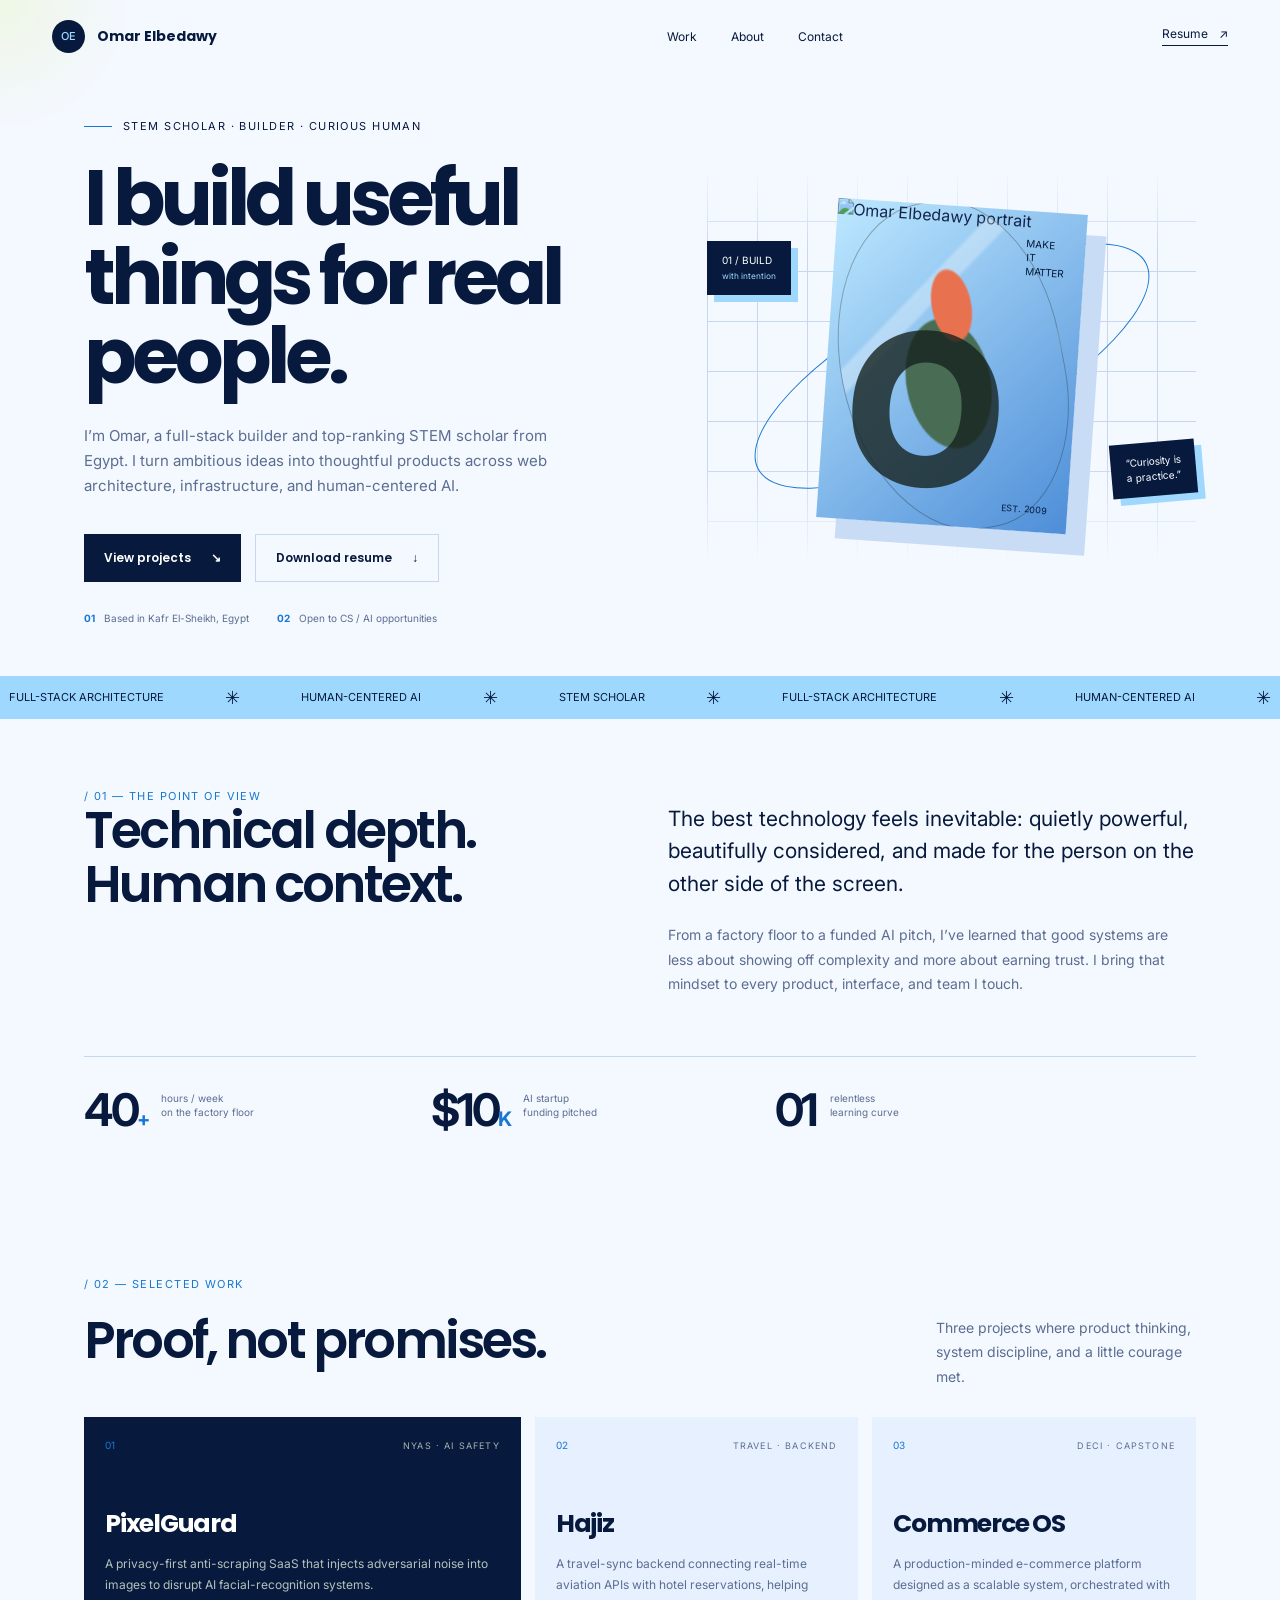
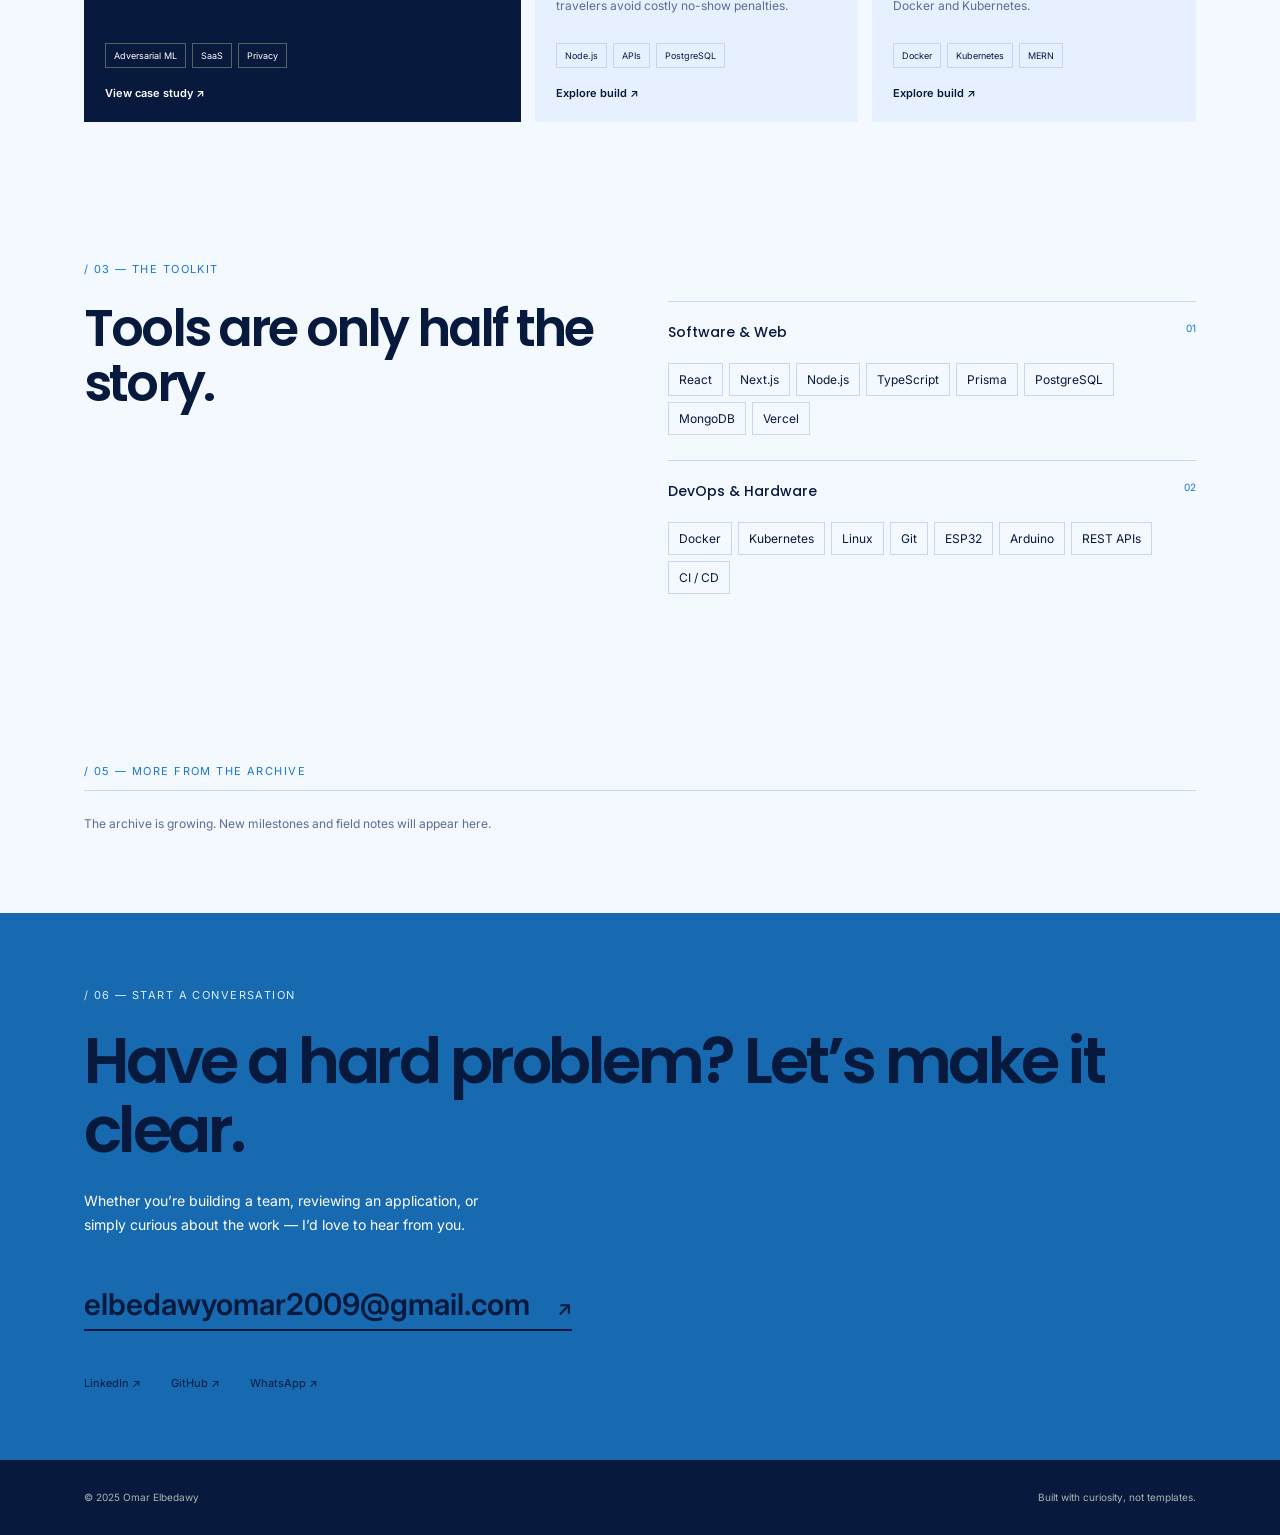
==== commit c1a55906: "Simplify and optimize portfolio landing page Co-authored-by: Copilot App <223556219+Copilot@users.no" ====
--- a/index.html
+++ b/index.html
@@ -3,12 +3,12 @@
 <head>
   <meta charset="utf-8">
   <meta name="viewport" content="width=device-width, initial-scale=1">
-  <meta name="description" content="Omar Elbedawy — STEM scholar, full-stack engineer, and human-centered AI builder.">
+  <meta name="description" content="Omar Elbedawy — curious builder creating useful digital experiences.">
   <meta name="author" content="Omar Elbedawy">
-  <title>Omar Elbedawy — Engineer with intent</title>
+  <title>Omar Elbedawy — Curious builder</title>
   <link rel="preconnect" href="https://fonts.googleapis.com">
   <link rel="preconnect" href="https://fonts.gstatic.com" crossorigin>
-  <link href="https://fonts.googleapis.com/css2?family=DM+Mono:wght@400;500&family=Poppins:wght@400;500;600;700;800&display=swap" rel="stylesheet">
+  <link href="https://fonts.googleapis.com/css2?family=Inter:wght@400;500;600;700&family=Poppins:wght@500;600;700;800&display=swap" rel="stylesheet">
   <link rel="icon" type="image/png" href="/favicon/favicon-96x96.png" sizes="96x96">
   <link rel="icon" type="image/svg+xml" href="/favicon/favicon.svg">
   <link rel="shortcut icon" href="/favicon/favicon.ico">
@@ -21,7 +21,7 @@
   <header class="site-header">
     <a class="brand" href="#top" aria-label="Omar Elbedawy home"><span id="studio-trigger" title="">OE</span><b>Omar Elbedawy</b></a>
     <nav class="desktop-nav" aria-label="Primary navigation">
-      <a href="#work">Work</a><a href="#about">About</a><a href="#journey">Journey</a><a href="#contact">Contact</a>
+      <a href="#work">Work</a><a href="#about">About</a><a href="#contact">Contact</a>
     </nav>
     <a class="header-cta" href="Omar Elbedawy_Resume_Cambria_A4.pdf" download>Resume <span>↗</span></a>
     <button class="menu-toggle" aria-label="Open navigation" aria-expanded="false">☰</button>
@@ -31,14 +31,14 @@
     <section class="hero section-wrap">
       <div class="hero-copy reveal">
         <p class="eyebrow"><i></i> STEM scholar · builder · curious human</p>
-        <h1 id="hero-title">I build useful things<br><em>for real people.</em></h1>
-        <p class="hero-intro" id="hero-intro">I’m Omar, a full-stack engineer and top-ranking STEM scholar from Egypt. I turn ambitious ideas into thoughtful products across web architecture, infrastructure, and human-centered AI.</p>
+        <h1 id="hero-title">I build useful things for real people.</h1>
+        <p class="hero-intro" id="hero-intro">I’m Omar, a full-stack builder and top-ranking STEM scholar from Egypt. I turn ambitious ideas into thoughtful products across web architecture, infrastructure, and human-centered AI.</p>
         <div class="hero-actions"><a class="button button-primary" href="#work">View projects <span>↘</span></a><a class="button button-ghost" href="Omar Elbedawy_Resume_Cambria_A4.pdf" download>Download resume <span>↓</span></a></div>
         <div class="hero-meta"><span><b>01</b> Based in Kafr El-Sheikh, Egypt</span><span><b>02</b> Open to CS / AI opportunities</span></div>
       </div>
-      <div class="hero-art reveal reveal-delay" aria-label="Abstract portrait illustration">
+      <div class="hero-art reveal reveal-delay" aria-label="Portrait and abstract artwork">
         <div class="art-grid"></div><div class="orbit orbit-one"></div><div class="orbit orbit-two"></div>
-        <div class="portrait-card"><span class="portrait-mark">O</span><span class="portrait-caption">MAKE<br>IT<br>MATTER</span><span class="portrait-index">EST. 2009</span></div>
+        <div class="portrait-card"><img id="hero-photo" alt="Omar Elbedawy portrait"><span class="portrait-mark">O</span><span class="portrait-caption">MAKE<br>IT<br>MATTER</span><span class="portrait-index">EST. 2009</span></div>
         <div class="floating-note note-top">01 / BUILD<br><small>with intention</small></div><div class="floating-note note-bottom">“Curiosity is<br>a practice.”</div>
       </div>
     </section>
@@ -47,26 +47,24 @@
 
     <section class="section-wrap intro-section" id="about">
       <div class="section-label">/ 01 — The point of view</div>
-      <div class="intro-layout"><h2 id="about-title">Technical depth.<br><em>Human context.</em></h2><div><p class="large-copy" id="about-lead">The best technology feels inevitable: quietly powerful, beautifully considered, and made for the person on the other side of the screen.</p><p class="muted-copy" id="about-copy">From a factory floor to a funded AI pitch, I’ve learned that good engineering is less about showing off complexity and more about earning trust. I bring that mindset to every system, interface, and team I touch.</p></div></div>
+      <div class="intro-layout"><h2 id="about-title">Technical depth. Human context.</h2><div><p class="large-copy" id="about-lead">The best technology feels inevitable: quietly powerful, beautifully considered, and made for the person on the other side of the screen.</p><p class="muted-copy" id="about-copy">From a factory floor to a funded AI pitch, I’ve learned that good systems are less about showing off complexity and more about earning trust. I bring that mindset to every product, interface, and team I touch.</p></div></div>
       <div class="stats-row"><div><strong>40<span>+</span></strong><small>hours / week<br>on the factory floor</small></div><div><strong>$10<span>K</span></strong><small>AI startup<br>funding pitched</small></div><div><strong>01</strong><small>relentless<br>learning curve</small></div></div>
     </section>
 
     <section class="section-wrap work-section" id="work">
-      <div class="section-heading"><div><div class="section-label">/ 02 — Selected work</div><h2>Proof, not promises.</h2></div><p>Three projects where product thinking, engineering discipline, and a little courage met.</p></div>
+      <div class="section-heading"><div><div class="section-label">/ 02 — Selected work</div><h2>Proof, not promises.</h2></div><p>Three projects where product thinking, system discipline, and a little courage met.</p></div>
       <div class="projects">
-        <article class="project-card project-featured" data-project="0"><div class="project-top"><span class="project-number">01</span><span class="project-type">NYAS · AI SAFETY</span></div><h3>PixelGuard<span>↗</span></h3><p>A privacy-first anti-scraping SaaS that injects adversarial noise into images to disrupt AI facial-recognition systems.</p><div class="project-bottom"><div class="tags"><span>Adversarial ML</span><span>SaaS</span><span>Privacy</span></div><span class="project-arrow">View case study ↗</span></div></article>
-        <article class="project-card" data-project="1"><div class="project-top"><span class="project-number">02</span><span class="project-type">TRAVEL · BACKEND</span></div><h3>Hajiz <span class="arabic">حاجز</span><span>↗</span></h3><p>A travel-sync backend connecting real-time aviation APIs with hotel reservations, helping travelers avoid costly no-show penalties.</p><div class="project-bottom"><div class="tags"><span>Node.js</span><span>APIs</span><span>PostgreSQL</span></div><span class="project-arrow">Explore build ↗</span></div></article>
-        <article class="project-card" data-project="2"><div class="project-top"><span class="project-number">03</span><span class="project-type">DECI · CAPSTONE</span></div><h3>Commerce OS<span>↗</span></h3><p>A production-minded e-commerce platform designed as a scalable system, orchestrated with Docker and Kubernetes.</p><div class="project-bottom"><div class="tags"><span>Docker</span><span>Kubernetes</span><span>MERN</span></div><span class="project-arrow">Explore build ↗</span></div></article>
+        <article class="project-card project-featured" data-project="0"><div class="project-top"><span class="project-number">01</span><span class="project-type">NYAS · AI SAFETY</span></div><h3>PixelGuard</h3><p>A privacy-first anti-scraping SaaS that injects adversarial noise into images to disrupt AI facial-recognition systems.</p><div class="project-bottom"><div class="tags"></div><a class="project-link" target="_blank" rel="noreferrer">View case study ↗</a></div></article>
+        <article class="project-card" data-project="1"><div class="project-top"><span class="project-number">02</span><span class="project-type">TRAVEL · BACKEND</span></div><h3>Hajiz</h3><p>A travel-sync backend connecting real-time aviation APIs with hotel reservations, helping travelers avoid costly no-show penalties.</p><div class="project-bottom"><div class="tags"></div><a class="project-link" target="_blank" rel="noreferrer">Explore build ↗</a></div></article>
+        <article class="project-card" data-project="2"><div class="project-top"><span class="project-number">03</span><span class="project-type">DECI · CAPSTONE</span></div><h3>Commerce OS</h3><p>A production-minded e-commerce platform designed as a scalable system, orchestrated with Docker and Kubernetes.</p><div class="project-bottom"><div class="tags"></div><a class="project-link" target="_blank" rel="noreferrer">Explore build ↗</a></div></article>
       </div>
     </section>
 
-    <section class="section-wrap stack-section"><div class="section-label">/ 03 — The toolkit</div><div class="stack-layout"><h2>Tools are only<br>half the story.</h2><div class="stack-groups"><div class="stack-group"><h3>Software & Web <span>01</span></h3><div class="skill-list"><span>React</span><span>Next.js</span><span>Node.js</span><span>TypeScript</span><span>Prisma</span><span>PostgreSQL</span><span>MongoDB</span><span>Vercel</span></div></div><div class="stack-group"><h3>DevOps & Hardware <span>02</span></h3><div class="skill-list"><span>Docker</span><span>Kubernetes</span><span>Linux</span><span>Git</span><span>ESP32</span><span>Arduino</span><span>REST APIs</span><span>CI / CD</span></div></div></div></div></section>
-
-    <section class="section-wrap journey-section" id="journey"><div class="section-heading"><div><div class="section-label">/ 04 — The journey</div><h2 id="journey-title">Still becoming.</h2></div><p id="journey-intro">The environments that shaped how I think, lead, and ship.</p></div><div class="timeline" id="timeline"></div></section>
+    <section class="section-wrap stack-section"><div class="section-label">/ 03 — The toolkit</div><div class="stack-layout"><h2>Tools are only half the story.</h2><div class="stack-groups"><div class="stack-group"><h3>Software & Web <span>01</span></h3><div class="skill-list"><span>React</span><span>Next.js</span><span>Node.js</span><span>TypeScript</span><span>Prisma</span><span>PostgreSQL</span><span>MongoDB</span><span>Vercel</span></div></div><div class="stack-group"><h3>DevOps & Hardware <span>02</span></h3><div class="skill-list"><span>Docker</span><span>Kubernetes</span><span>Linux</span><span>Git</span><span>ESP32</span><span>Arduino</span><span>REST APIs</span><span>CI / CD</span></div></div></div></div></section>
 
     <section class="section-wrap additions-section" id="additions"><div class="section-label">/ 05 — More from the archive</div><div id="dynamic-content"></div></section>
 
-    <section class="contact-section" id="contact"><div class="contact-inner section-wrap"><div class="section-label">/ 06 — Start a conversation</div><h2>Have a hard problem?<br><em>Let’s make it clear.</em></h2><p>Whether you’re building a team, reviewing an application, or simply curious about the work — I’d love to hear from you.</p><a class="email-link" href="mailto:elbedawyomar2009@gmail.com">elbedawyomar2009@gmail.com <span>↗</span></a><div class="socials"><a href="https://www.linkedin.com/" target="_blank" rel="noreferrer">LinkedIn ↗</a><a href="https://github.com/" target="_blank" rel="noreferrer">GitHub ↗</a><a href="https://wa.me/201000000000" target="_blank" rel="noreferrer">WhatsApp ↗</a></div></div></section>
+    <section class="contact-section" id="contact"><div class="contact-inner section-wrap"><div class="section-label">/ 06 — Start a conversation</div><h2>Have a hard problem? Let’s make it clear.</h2><p>Whether you’re building a team, reviewing an application, or simply curious about the work — I’d love to hear from you.</p><a class="email-link" href="mailto:elbedawyomar2009@gmail.com">elbedawyomar2009@gmail.com <span>↗</span></a><div class="socials"><a href="https://www.linkedin.com/" target="_blank" rel="noreferrer">LinkedIn ↗</a><a href="https://github.com/" target="_blank" rel="noreferrer">GitHub ↗</a><a href="https://wa.me/201000000000" target="_blank" rel="noreferrer">WhatsApp ↗</a></div></div></section>
   </main>
   <footer><div class="section-wrap footer-inner"><span>© 2025 Omar Elbedawy</span><span>Built with curiosity, not templates.</span></div></footer>
   <script src="app.js"></script>
--- a/style.css
+++ b/style.css
@@ -2,3 +2,5 @@
 :root{--ink:#071a3d;--muted:#5b6e91;--paper:#f4f8ff;--cream:#e7f0ff;--line:#c7d7ef;--lime:#9ed8ff;--orange:#1877d2;--serif:Georgia,serif;--mono:"DM Mono",monospace}
 .hero{isolation:isolate}.hero:before{content:"";position:absolute;inset:0 0 0 50%;z-index:-1;background:linear-gradient(90deg,var(--paper) 0%,rgba(244,248,255,.82) 28%,rgba(244,248,255,.18)),var(--hero-image);background-position:center;background-size:cover;opacity:.45;pointer-events:none}
 .portrait-card{background:linear-gradient(135deg,#bde8ff,#4e8ed8);box-shadow:20px 20px 0 #c8dcf5}.floating-note{box-shadow:7px 7px 0 var(--lime)}.marquee{background:var(--lime)}.contact-section{background:#1769b0}.contact-inner .section-label{color:#d9efff}
+:root{--mono:"Inter",Arial,sans-serif;--serif:"Poppins",Arial,sans-serif}
+body{font-family:"Inter",Arial,sans-serif}.brand,h1,h2,h3,.button{font-family:"Poppins",Arial,sans-serif}.site-header{height:72px}.hero{min-height:540px;padding-top:36px;padding-bottom:52px;grid-template-columns:1.08fr .92fr}.hero-copy{max-width:570px}.hero-intro{font-size:15px;line-height:1.65}.hero-meta{margin-top:30px}.hero-art{height:390px}.portrait-card{width:250px;height:320px}.portrait-card img{position:absolute;inset:0;width:100%;height:100%;object-fit:cover;z-index:2;opacity:.92;mix-blend-mode:multiply}.portrait-card img[hidden]{display:none}.portrait-card:after{z-index:3}.portrait-mark,.portrait-caption,.portrait-index{z-index:4}.floating-note{font-family:"Inter",Arial,sans-serif}.marquee{padding:11px 0}.intro-section,.work-section,.stack-section,.journey-section,.additions-section{padding-top:70px;padding-bottom:70px}.intro-layout{gap:55px}.stats-row{margin-top:45px}.work-section{padding-top:70px}.section-heading{margin-bottom:28px}.project-card{min-height:285px;padding:22px 21px}.project-card h3{margin:54px 0 10px;font-size:25px}.project-link{display:block;margin-top:18px;color:inherit;font:600 11px "Inter",Arial,sans-serif;text-decoration:none}.project-link:hover{color:var(--orange)}.project-card.has-project-image{background-image:linear-gradient(180deg,rgba(7,26,61,.9),rgba(7,26,61,.96)),var(--project-image);background-size:cover;background-position:center}.project-card.has-project-image:not(.project-featured){color:white}.project-card.has-project-image:not(.project-featured) p{color:#dce9ff}.stack-section{padding-bottom:75px}.stack-layout{gap:55px;margin-top:25px}.stack-group{margin-bottom:25px}.skill-list{gap:6px}.skill-list span{padding:8px 10px}.contact-inner{padding-top:75px;padding-bottom:70px}.contact-inner h2{font-size:clamp(40px,5vw,68px)}.socials{margin-top:45px}.reveal{animation:rise .65s ease both}.portrait-card{animation:float 5s ease-in-out infinite}@keyframes float{50%{transform:rotate(4deg) translateY(-9px)}}@media(max-width:800px){.hero{padding-top:35px;padding-bottom:45px}.hero-art{height:350px;margin-top:22px}.intro-section,.work-section,.stack-section,.additions-section{padding-top:55px;padding-bottom:55px}.project-card{min-height:280px}.project-card h3{margin-top:45px}}
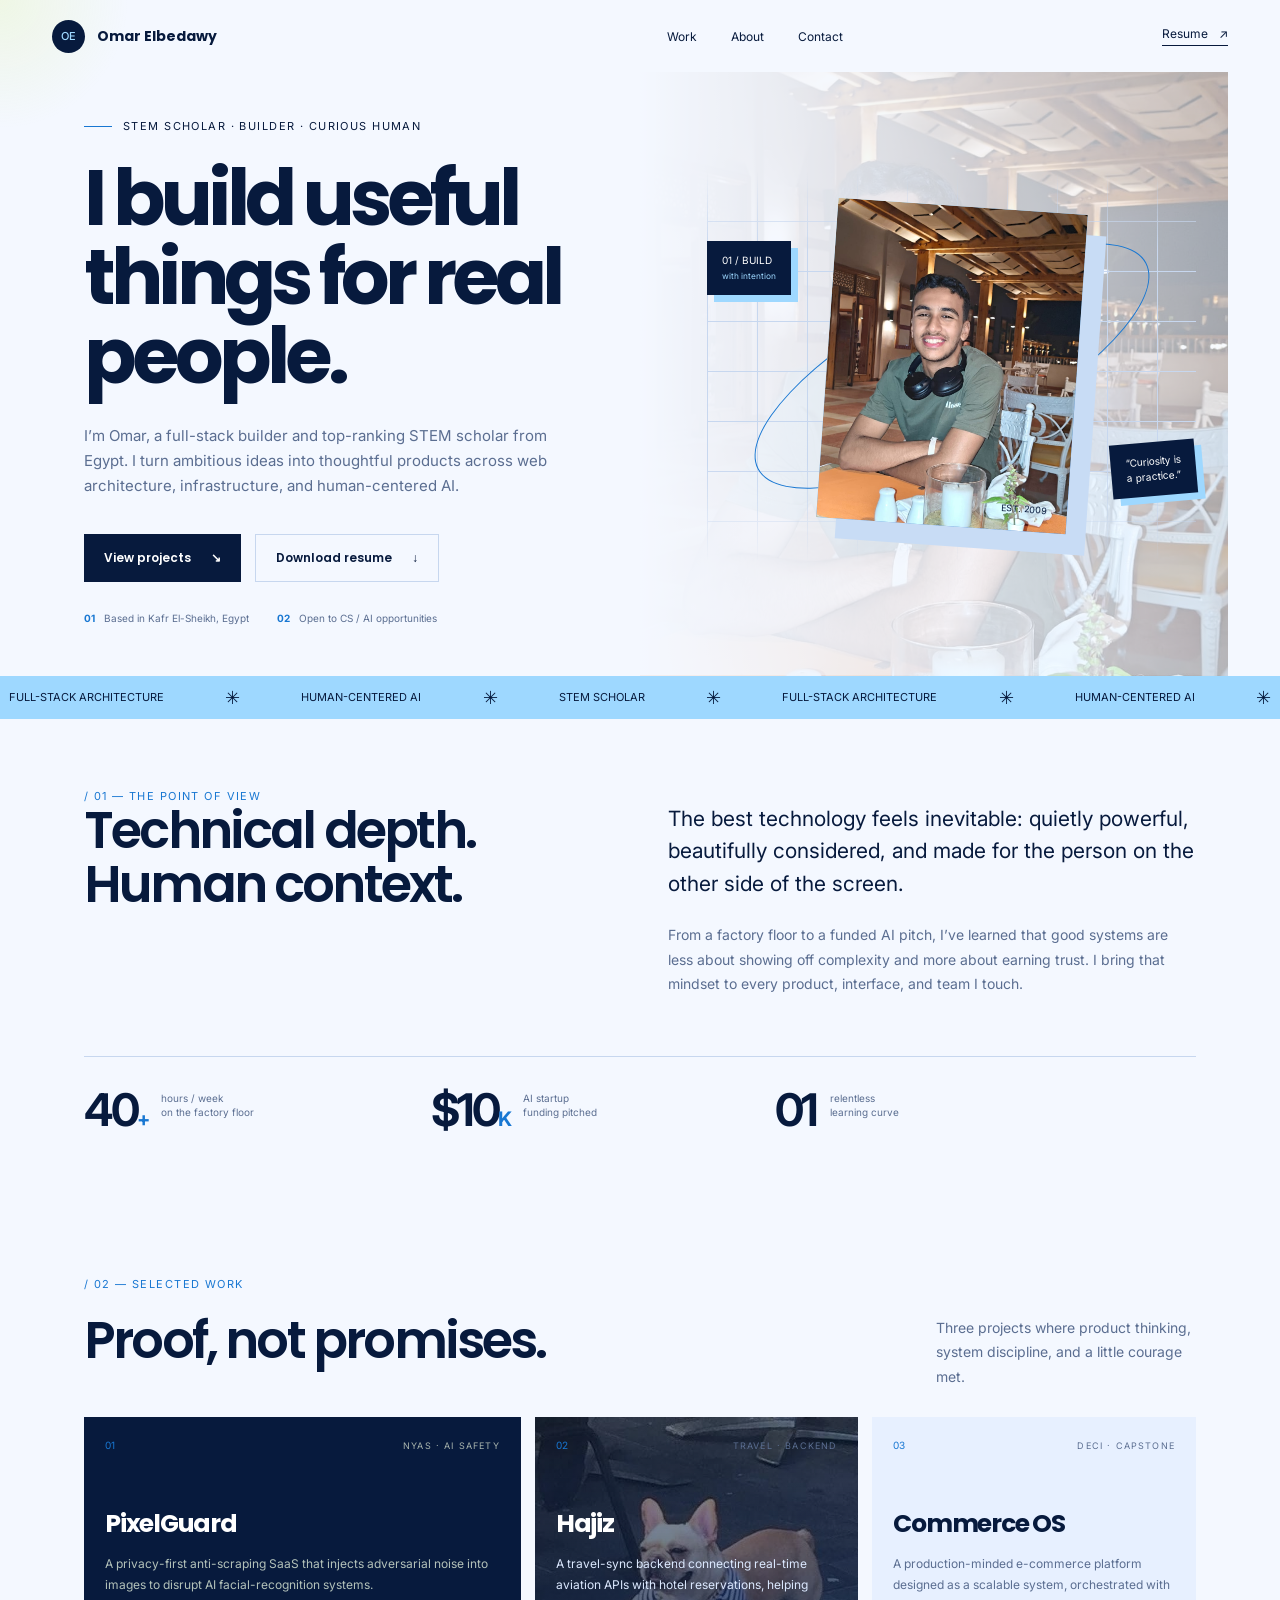
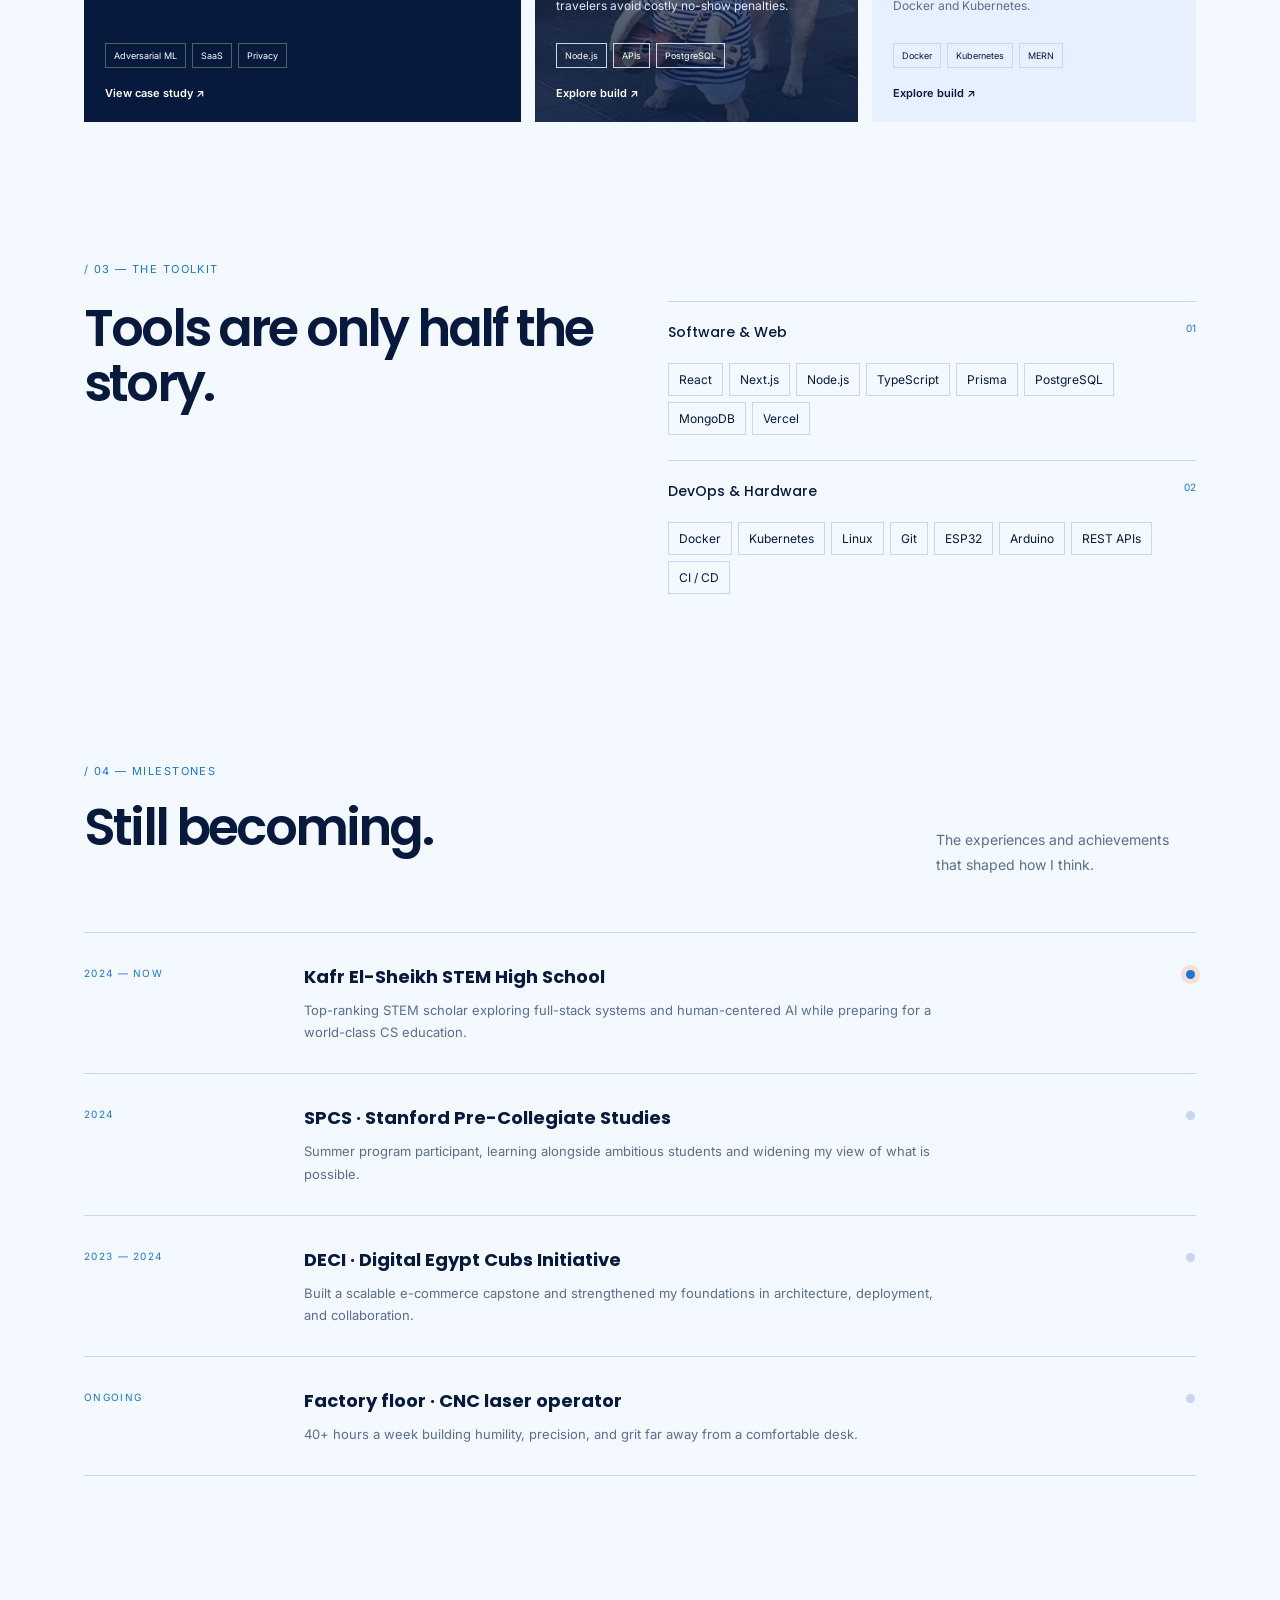
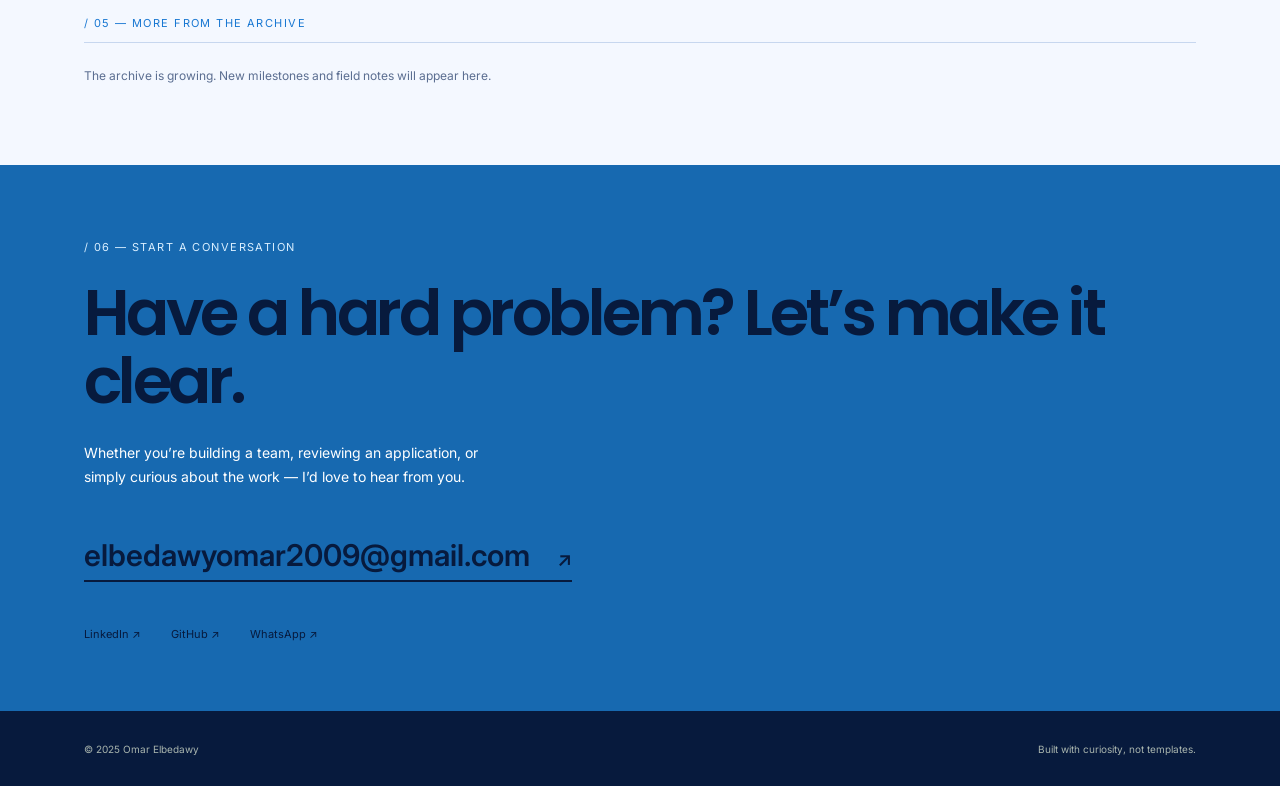
==== commit 4d44316d: "Improve uploaded photos and achievement media Co-authored-by: Copilot App <223556219+Copilot@users.n" ====
--- a/index.html
+++ b/index.html
@@ -62,6 +62,7 @@
 
     <section class="section-wrap stack-section"><div class="section-label">/ 03 — The toolkit</div><div class="stack-layout"><h2>Tools are only half the story.</h2><div class="stack-groups"><div class="stack-group"><h3>Software & Web <span>01</span></h3><div class="skill-list"><span>React</span><span>Next.js</span><span>Node.js</span><span>TypeScript</span><span>Prisma</span><span>PostgreSQL</span><span>MongoDB</span><span>Vercel</span></div></div><div class="stack-group"><h3>DevOps & Hardware <span>02</span></h3><div class="skill-list"><span>Docker</span><span>Kubernetes</span><span>Linux</span><span>Git</span><span>ESP32</span><span>Arduino</span><span>REST APIs</span><span>CI / CD</span></div></div></div></div></section>
 
+    <section class="section-wrap journey-section" id="journey"><div class="section-heading"><div><div class="section-label">/ 04 — Milestones</div><h2 id="journey-title">Still becoming.</h2></div><p id="journey-intro">The experiences and achievements that shaped how I think.</p></div><div class="timeline" id="timeline"></div></section>
     <section class="section-wrap additions-section" id="additions"><div class="section-label">/ 05 — More from the archive</div><div id="dynamic-content"></div></section>
 
     <section class="contact-section" id="contact"><div class="contact-inner section-wrap"><div class="section-label">/ 06 — Start a conversation</div><h2>Have a hard problem? Let’s make it clear.</h2><p>Whether you’re building a team, reviewing an application, or simply curious about the work — I’d love to hear from you.</p><a class="email-link" href="mailto:elbedawyomar2009@gmail.com">elbedawyomar2009@gmail.com <span>↗</span></a><div class="socials"><a href="https://www.linkedin.com/" target="_blank" rel="noreferrer">LinkedIn ↗</a><a href="https://github.com/" target="_blank" rel="noreferrer">GitHub ↗</a><a href="https://wa.me/201000000000" target="_blank" rel="noreferrer">WhatsApp ↗</a></div></div></section>
--- a/style.css
+++ b/style.css
@@ -4,3 +4,5 @@
 .portrait-card{background:linear-gradient(135deg,#bde8ff,#4e8ed8);box-shadow:20px 20px 0 #c8dcf5}.floating-note{box-shadow:7px 7px 0 var(--lime)}.marquee{background:var(--lime)}.contact-section{background:#1769b0}.contact-inner .section-label{color:#d9efff}
 :root{--mono:"Inter",Arial,sans-serif;--serif:"Poppins",Arial,sans-serif}
 body{font-family:"Inter",Arial,sans-serif}.brand,h1,h2,h3,.button{font-family:"Poppins",Arial,sans-serif}.site-header{height:72px}.hero{min-height:540px;padding-top:36px;padding-bottom:52px;grid-template-columns:1.08fr .92fr}.hero-copy{max-width:570px}.hero-intro{font-size:15px;line-height:1.65}.hero-meta{margin-top:30px}.hero-art{height:390px}.portrait-card{width:250px;height:320px}.portrait-card img{position:absolute;inset:0;width:100%;height:100%;object-fit:cover;z-index:2;opacity:.92;mix-blend-mode:multiply}.portrait-card img[hidden]{display:none}.portrait-card:after{z-index:3}.portrait-mark,.portrait-caption,.portrait-index{z-index:4}.floating-note{font-family:"Inter",Arial,sans-serif}.marquee{padding:11px 0}.intro-section,.work-section,.stack-section,.journey-section,.additions-section{padding-top:70px;padding-bottom:70px}.intro-layout{gap:55px}.stats-row{margin-top:45px}.work-section{padding-top:70px}.section-heading{margin-bottom:28px}.project-card{min-height:285px;padding:22px 21px}.project-card h3{margin:54px 0 10px;font-size:25px}.project-link{display:block;margin-top:18px;color:inherit;font:600 11px "Inter",Arial,sans-serif;text-decoration:none}.project-link:hover{color:var(--orange)}.project-card.has-project-image{background-image:linear-gradient(180deg,rgba(7,26,61,.9),rgba(7,26,61,.96)),var(--project-image);background-size:cover;background-position:center}.project-card.has-project-image:not(.project-featured){color:white}.project-card.has-project-image:not(.project-featured) p{color:#dce9ff}.stack-section{padding-bottom:75px}.stack-layout{gap:55px;margin-top:25px}.stack-group{margin-bottom:25px}.skill-list{gap:6px}.skill-list span{padding:8px 10px}.contact-inner{padding-top:75px;padding-bottom:70px}.contact-inner h2{font-size:clamp(40px,5vw,68px)}.socials{margin-top:45px}.reveal{animation:rise .65s ease both}.portrait-card{animation:float 5s ease-in-out infinite}@keyframes float{50%{transform:rotate(4deg) translateY(-9px)}}@media(max-width:800px){.hero{padding-top:35px;padding-bottom:45px}.hero-art{height:350px;margin-top:22px}.intro-section,.work-section,.stack-section,.additions-section{padding-top:55px;padding-bottom:55px}.project-card{min-height:280px}.project-card h3{margin-top:45px}}
+.portrait-card img{opacity:1;mix-blend-mode:normal}.portrait-card.has-photo:after,.portrait-card.has-photo .portrait-mark,.portrait-card.has-photo .portrait-caption{display:none}.project-card.has-project-image{background-image:linear-gradient(180deg,rgba(7,26,61,.38),rgba(7,26,61,.84)),var(--project-image)}
+.timeline-image{width:110px;height:78px;object-fit:cover;border-radius:10px;float:right;margin:0 0 12px 18px;box-shadow:0 8px 20px rgba(7,26,61,.12)}.timeline-item:has(.timeline-image){min-height:120px}
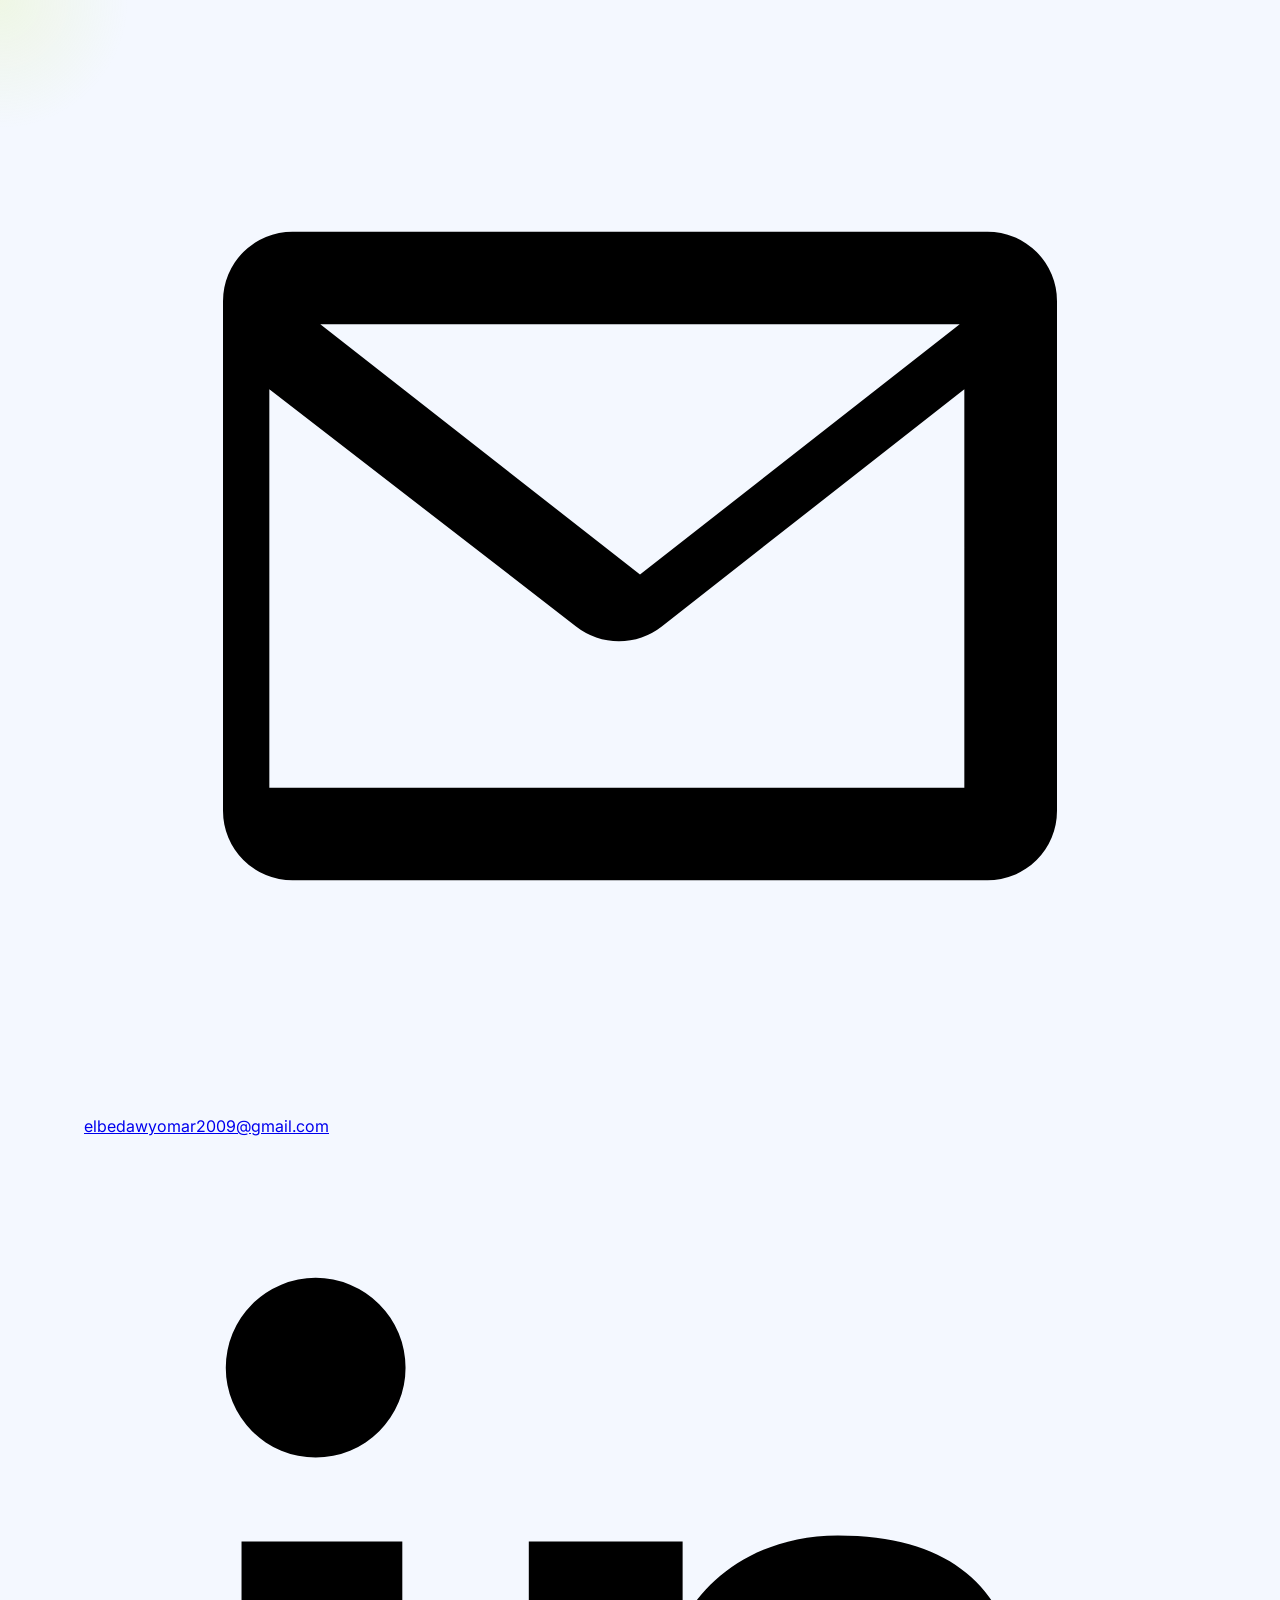
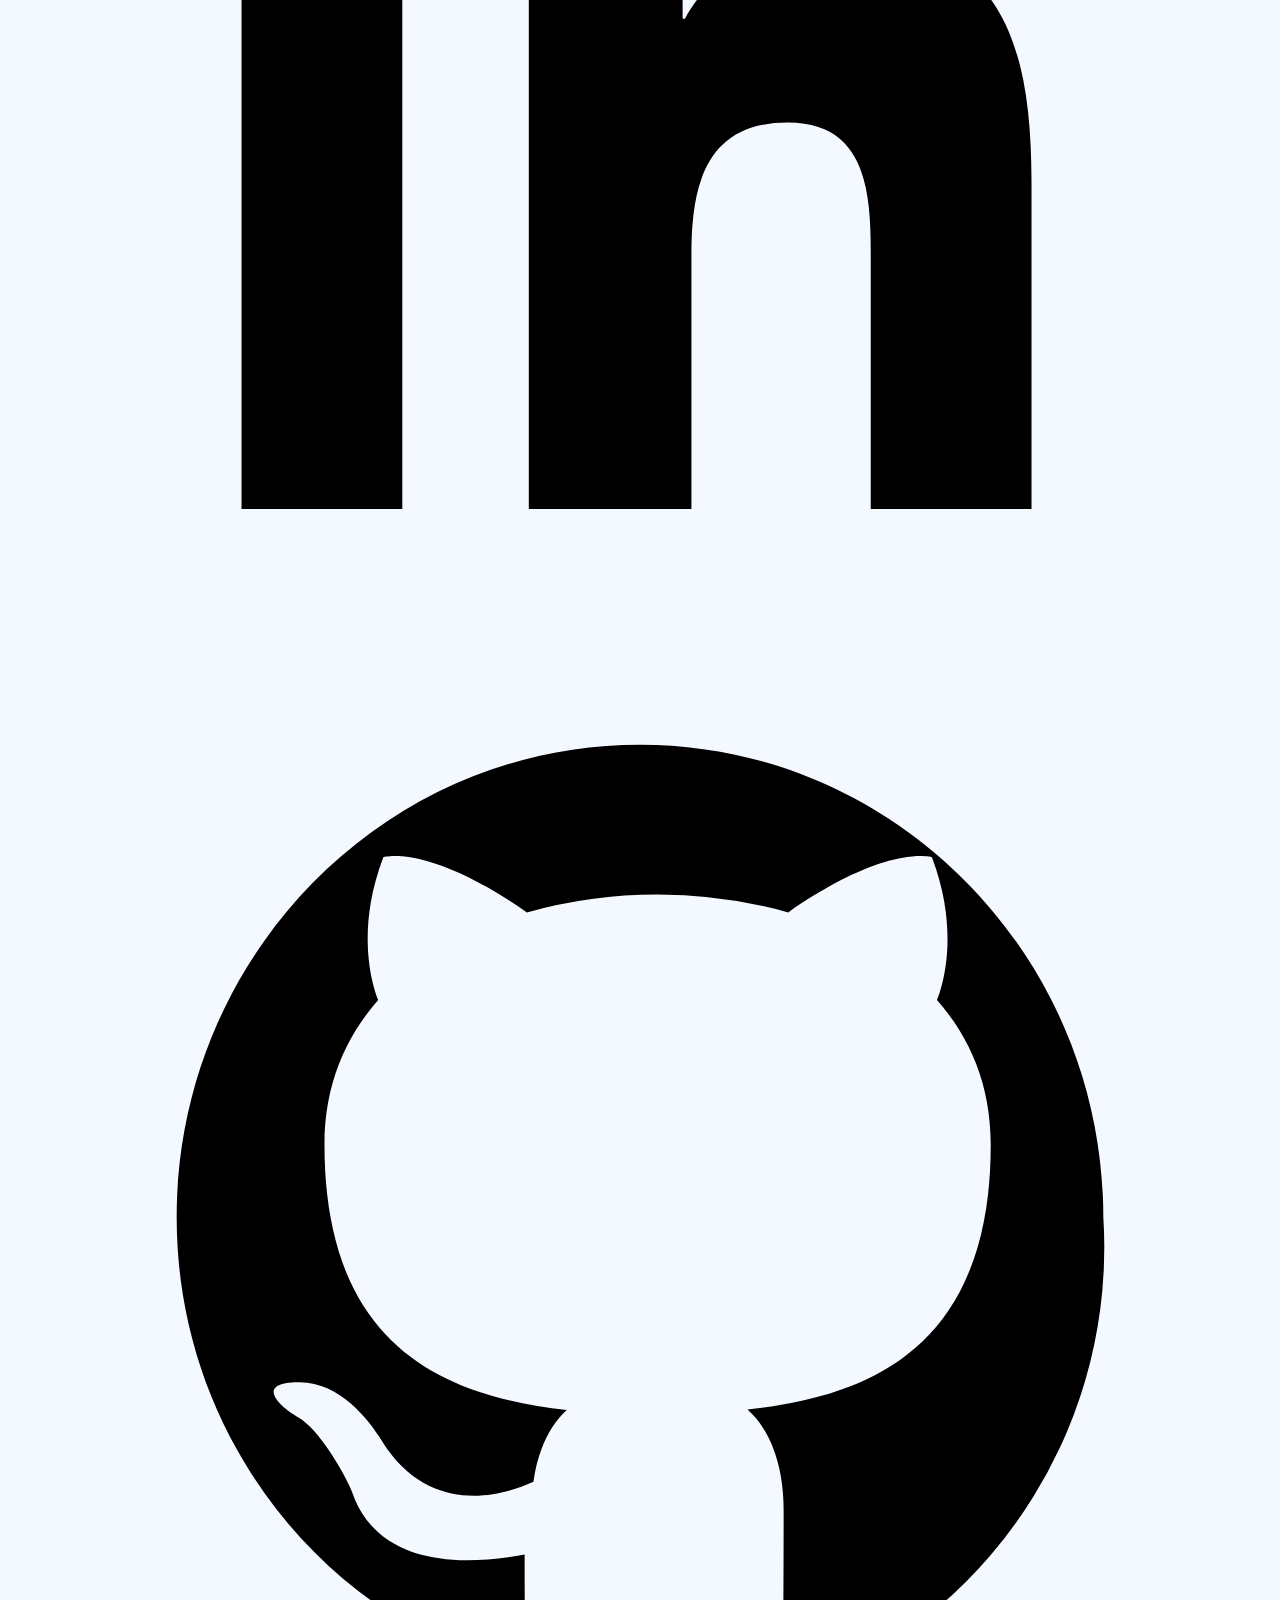
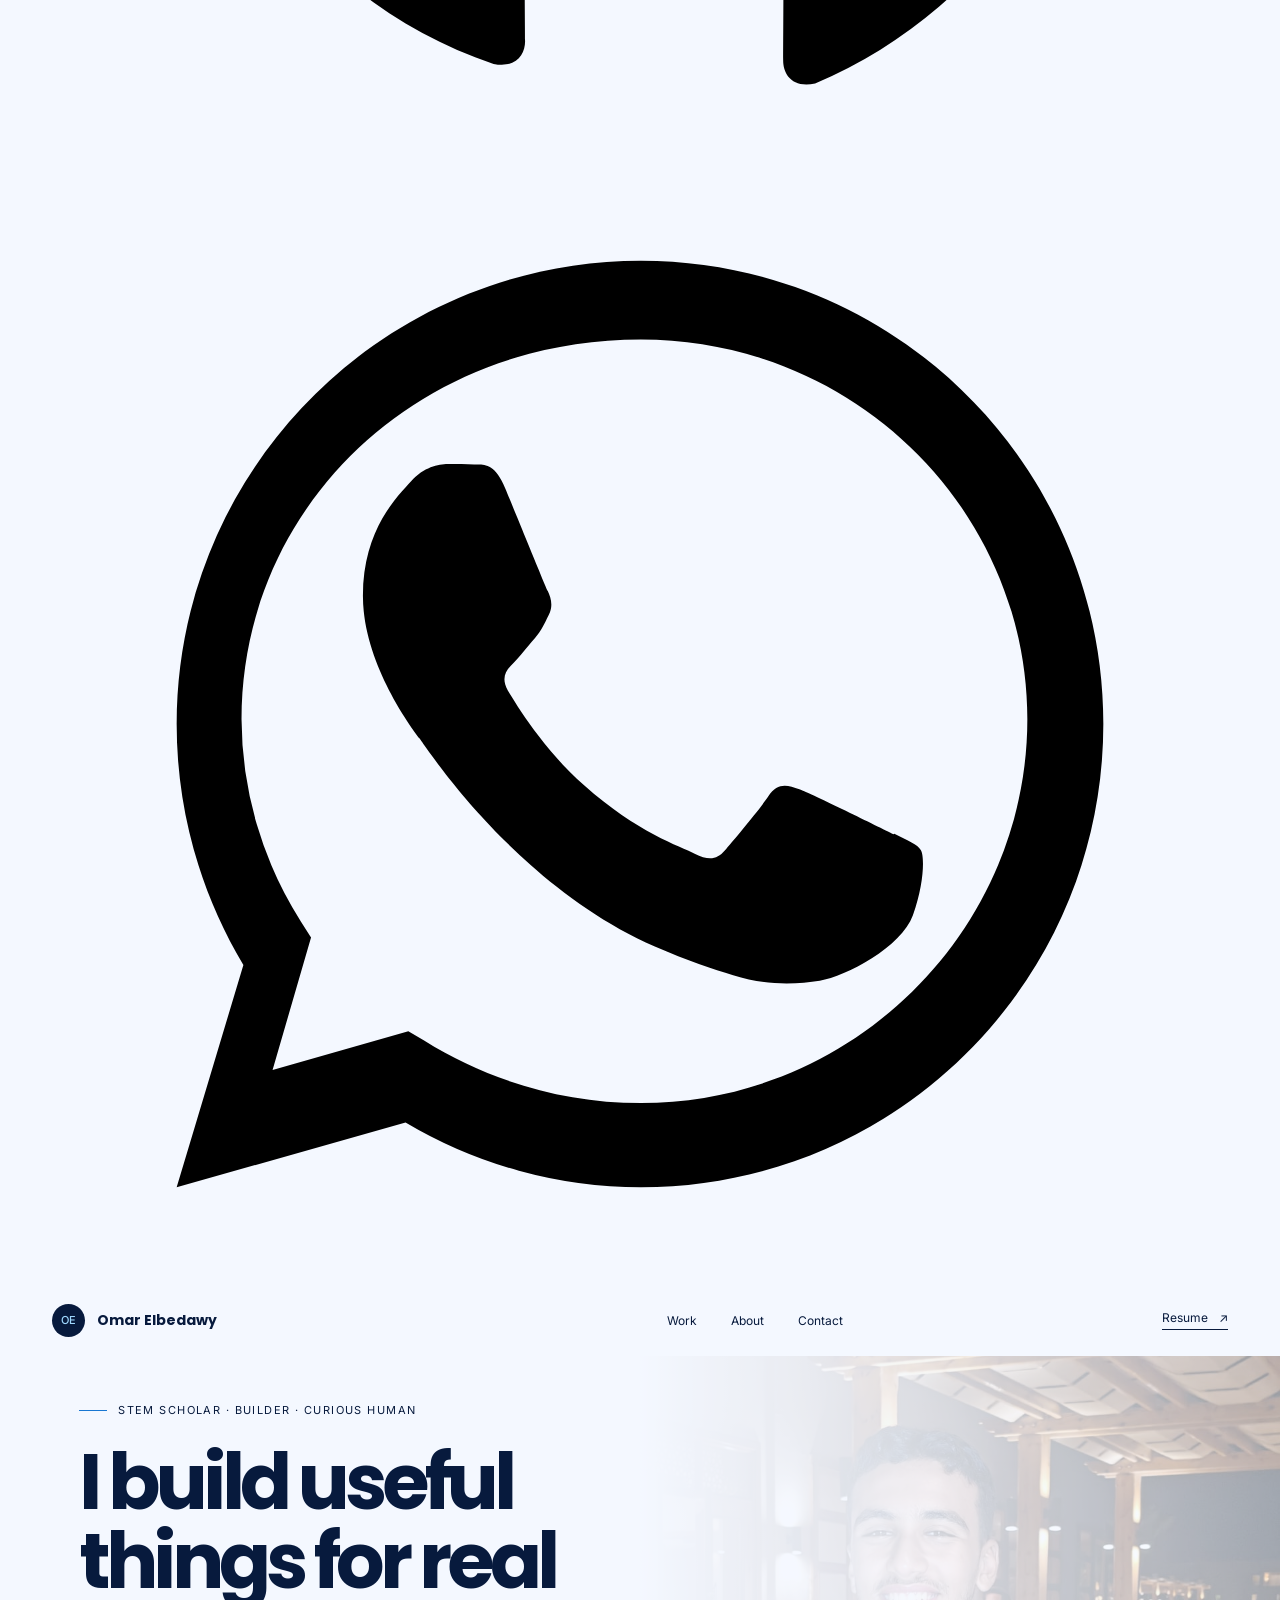
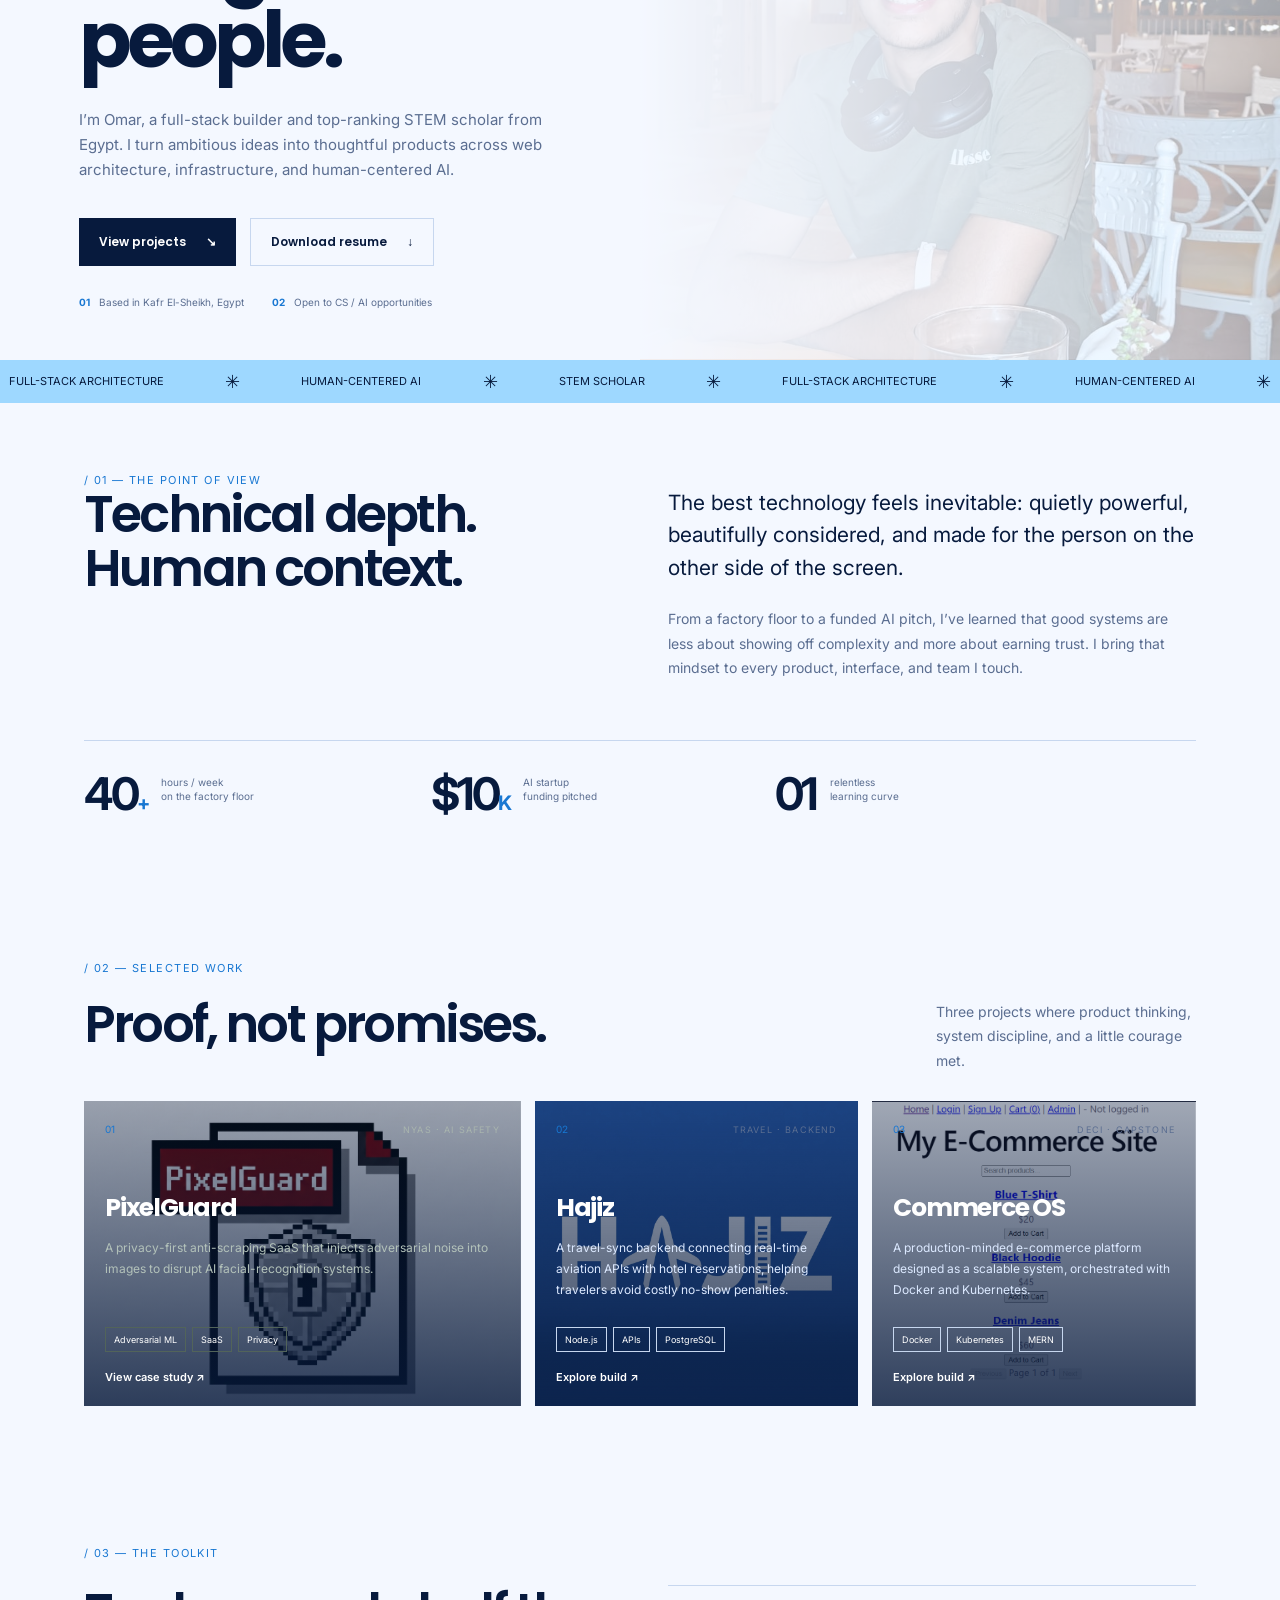
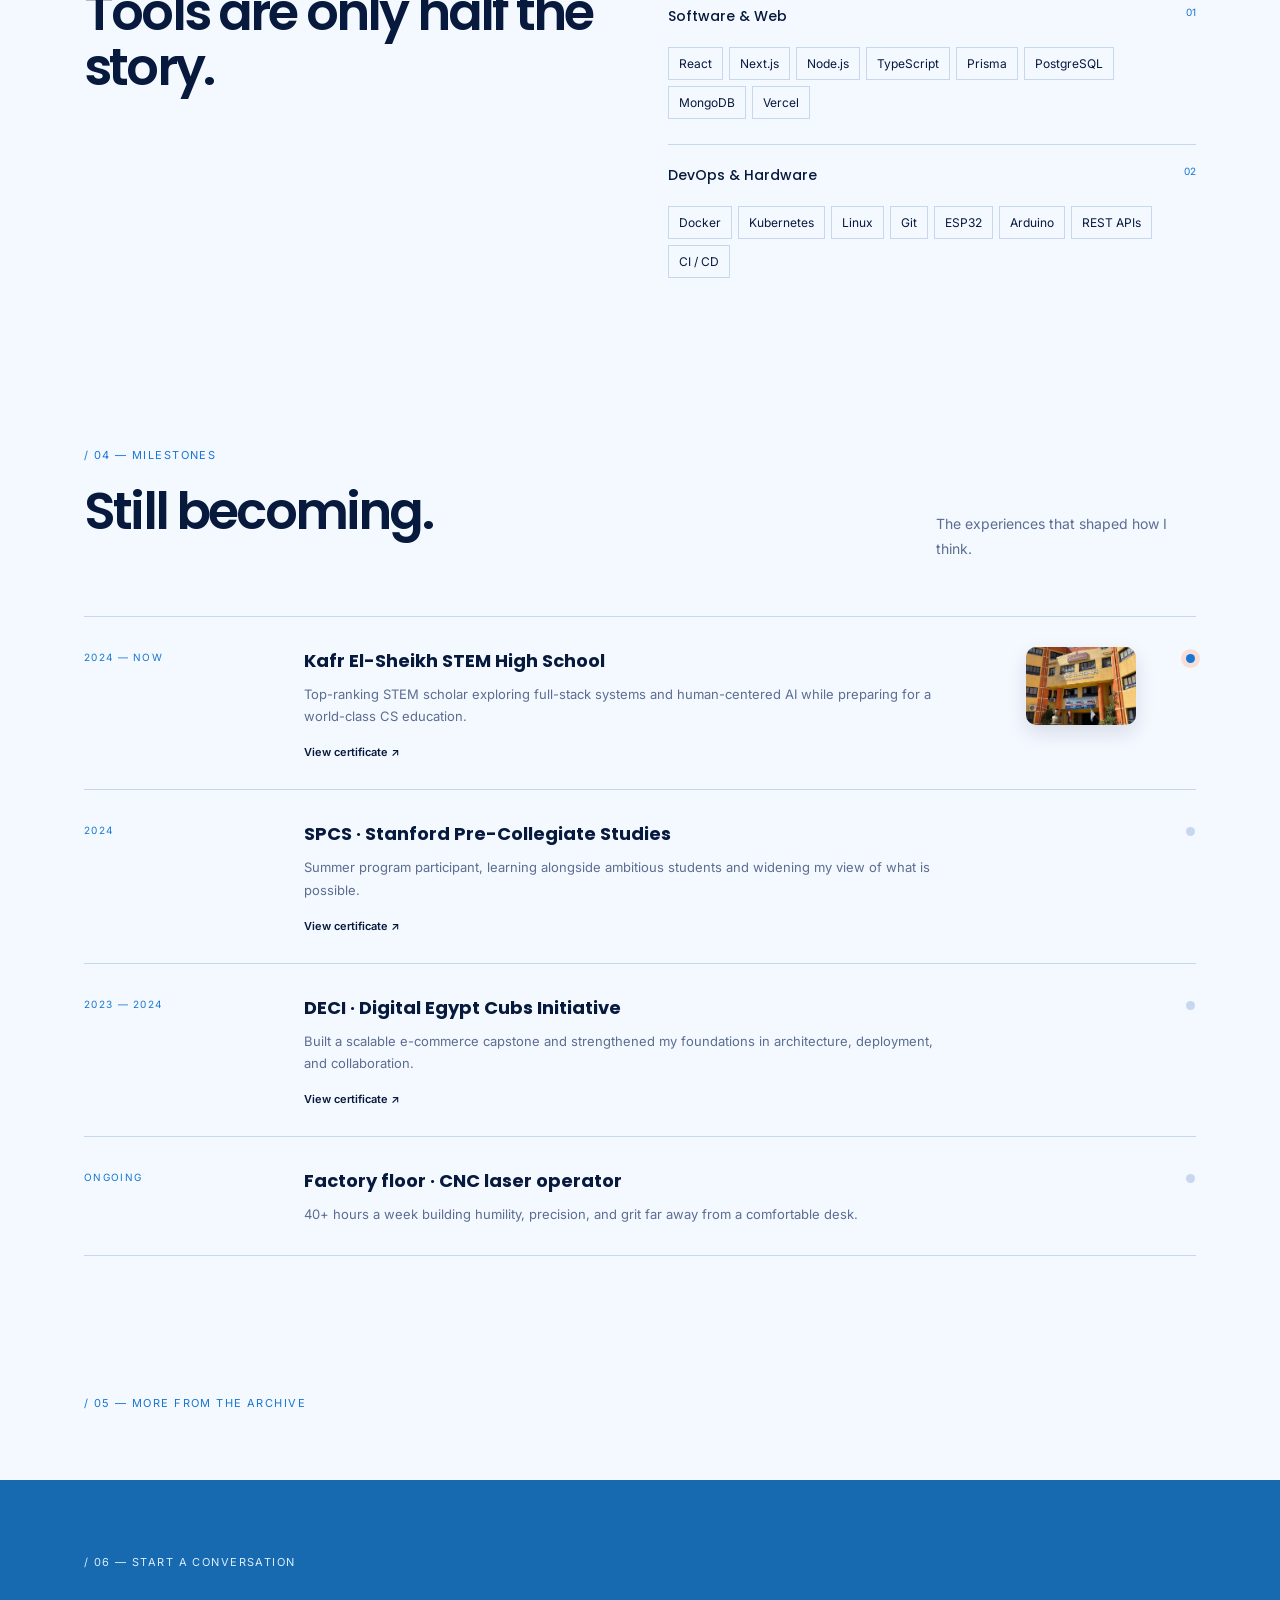
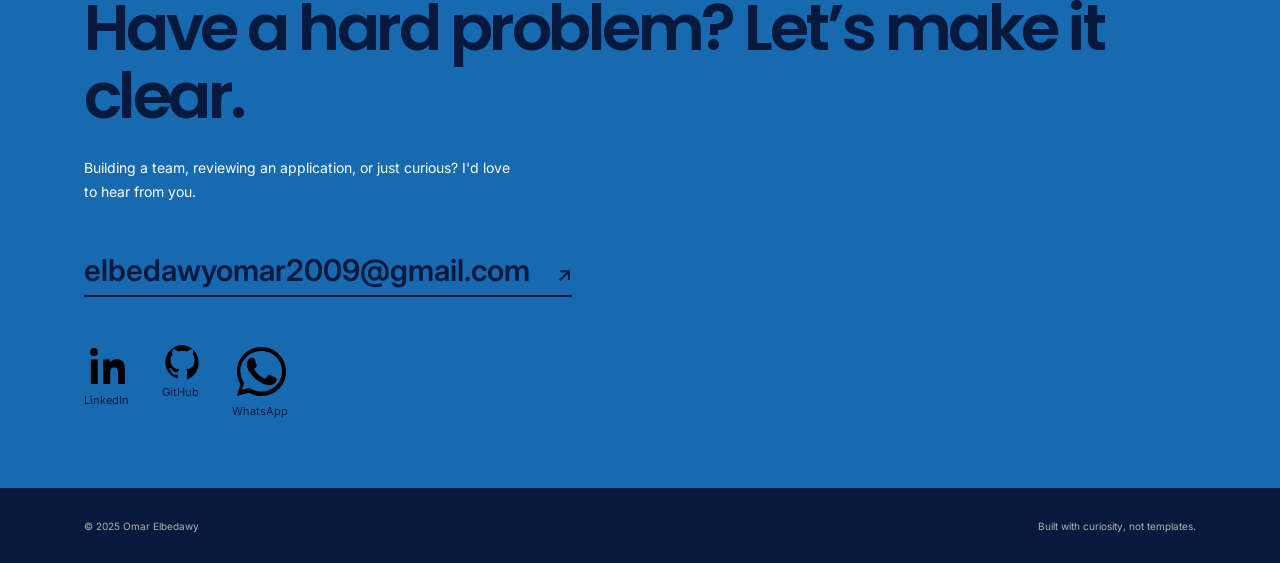
==== commit da01d999: "sdxxxxxs" ====
--- a/index.html
+++ b/index.html
@@ -8,7 +8,7 @@
   <title>Omar Elbedawy — Curious builder</title>
   <link rel="preconnect" href="https://fonts.googleapis.com">
   <link rel="preconnect" href="https://fonts.gstatic.com" crossorigin>
-  <link href="https://fonts.googleapis.com/css2?family=Inter:wght@400;500;600;700&family=Poppins:wght@500;600;700;800&display=swap" rel="stylesheet">
+  <link href="https://fonts.googleapis.com/css2?family=Inter:wght@400;500;600;700;800&family=Poppins:wght@500;600;700;800&display=swap" rel="stylesheet">
   <link rel="icon" type="image/png" href="/favicon/favicon-96x96.png" sizes="96x96">
   <link rel="icon" type="image/svg+xml" href="/favicon/favicon.svg">
   <link rel="shortcut icon" href="/favicon/favicon.ico">
@@ -18,6 +18,27 @@
 </head>
 <body>
   <div class="cursor-glow" aria-hidden="true"></div>
+
+  <div class="top-bar">
+    <div class="top-bar-inner section-wrap">
+      <a class="top-email" href="mailto:elbedawyomar2009@gmail.com">
+        <svg viewBox="0 0 24 24" aria-hidden="true"><path d="M3 6.5A1.5 1.5 0 0 1 4.5 5h15A1.5 1.5 0 0 1 21 6.5v11a1.5 1.5 0 0 1-1.5 1.5h-15A1.5 1.5 0 0 1 3 17.5v-11Zm2.1.5 6.9 5.4 6.9-5.4H5.1ZM19 8.4l-6.53 5.12a1.5 1.5 0 0 1-1.85 0L4 8.4V17h15V8.4Z"/></svg>
+        <span id="top-email-text">elbedawyomar2009@gmail.com</span>
+      </a>
+      <div class="top-socials">
+        <a href="https://www.linkedin.com/" target="_blank" rel="noreferrer" aria-label="LinkedIn" data-social="linkedin">
+          <svg viewBox="0 0 24 24" aria-hidden="true"><path d="M6.94 5a1.94 1.94 0 1 1-3.88 0 1.94 1.94 0 0 1 3.88 0ZM3.4 8.75h3.47V21H3.4V8.75Zm6.2 0h3.32v1.67h.05c.46-.88 1.6-1.8 3.3-1.8 3.53 0 4.18 2.32 4.18 5.34V21h-3.47v-5.4c0-1.29-.02-2.94-1.79-2.94-1.8 0-2.08 1.4-2.08 2.85V21H9.6V8.75Z"/></svg>
+        </a>
+        <a href="https://github.com/" target="_blank" rel="noreferrer" aria-label="GitHub" data-social="github">
+          <svg viewBox="0 0 24 24" aria-hidden="true"><path d="M12 2C6.48 2 2 6.58 2 12.2c0 4.49 2.87 8.3 6.84 9.64.5.1.68-.22.68-.49 0-.24-.01-1.03-.01-1.87-2.78.51-3.5-.7-3.72-1.34-.13-.33-.68-1.34-1.16-1.62-.4-.22-.97-.75-.01-.76.9-.02 1.54.84 1.76 1.19 1.03 1.75 2.67 1.26 3.32.96.1-.75.4-1.26.72-1.55-2.55-.29-5.23-1.29-5.23-5.73 0-1.27.44-2.3 1.16-3.12-.12-.29-.5-1.48.11-3.08 0 0 .95-.31 3.1 1.19a10.5 10.5 0 0 1 5.64 0c2.15-1.5 3.1-1.19 3.1-1.19.61 1.6.23 2.79.11 3.08.72.82 1.16 1.84 1.16 3.12 0 4.45-2.69 5.44-5.25 5.72.42.37.78 1.08.78 2.18 0 1.58-.01 2.85-.01 3.24 0 .27.18.6.69.49A10.21 10.21 0 0 0 22 12.2C22 6.58 17.52 2 12 2Z"/></svg>
+        </a>
+        <a href="https://wa.me/201000000000" target="_blank" rel="noreferrer" aria-label="WhatsApp" data-social="whatsapp">
+          <svg viewBox="0 0 24 24" aria-hidden="true"><path d="M17.47 14.38c-.3-.15-1.76-.87-2.03-.97-.27-.1-.47-.15-.67.15-.2.3-.77.97-.94 1.17-.17.2-.35.22-.65.07-.3-.15-1.25-.46-2.38-1.47-.88-.78-1.47-1.75-1.65-2.05-.17-.3-.02-.46.13-.61.13-.13.3-.35.45-.52.15-.17.2-.3.3-.5.1-.2.05-.37-.02-.52-.07-.15-.67-1.62-.92-2.22-.24-.58-.49-.5-.67-.51-.17-.01-.37-.01-.57-.01-.2 0-.52.07-.79.37-.27.3-1.04 1.02-1.04 2.48 0 1.46 1.07 2.87 1.22 3.07.15.2 2.1 3.2 5.08 4.49.71.31 1.26.49 1.69.62.71.23 1.36.2 1.87.12.57-.09 1.76-.72 2.01-1.41.25-.7.25-1.29.17-1.41-.07-.12-.27-.2-.57-.35ZM12.02 2C6.5 2 2 6.48 2 12c0 1.9.53 3.68 1.44 5.2L2 22l4.94-1.4A9.96 9.96 0 0 0 12.02 22C17.55 22 22 17.52 22 12S17.55 2 12.02 2Zm0 18.18c-1.72 0-3.32-.5-4.68-1.35l-.34-.2-2.93.84.83-2.86-.22-.35a8.16 8.16 0 0 1-1.28-4.36c0-4.53 3.7-8.2 8.62-8.2 4.6 0 8.34 3.67 8.34 8.2 0 4.53-3.74 8.28-8.34 8.28Z"/></svg>
+        </a>
+      </div>
+    </div>
+  </div>
+
   <header class="site-header">
     <a class="brand" href="#top" aria-label="Omar Elbedawy home"><span id="studio-trigger" title="">OE</span><b>Omar Elbedawy</b></a>
     <nav class="desktop-nav" aria-label="Primary navigation">
@@ -28,18 +49,13 @@
   </header>
 
   <main id="top">
-    <section class="hero section-wrap">
-      <div class="hero-copy reveal">
+    <section class="hero" id="hero-section">
+      <div class="hero-copy reveal section-wrap">
         <p class="eyebrow"><i></i> STEM scholar · builder · curious human</p>
         <h1 id="hero-title">I build useful things for real people.</h1>
-        <p class="hero-intro" id="hero-intro">I’m Omar, a full-stack builder and top-ranking STEM scholar from Egypt. I turn ambitious ideas into thoughtful products across web architecture, infrastructure, and human-centered AI.</p>
+        <p class="hero-intro" id="hero-intro">I'm Omar — a full-stack builder and STEM scholar from Egypt, turning ambitious ideas into real products.</p>
         <div class="hero-actions"><a class="button button-primary" href="#work">View projects <span>↘</span></a><a class="button button-ghost" href="Omar Elbedawy_Resume_Cambria_A4.pdf" download>Download resume <span>↓</span></a></div>
         <div class="hero-meta"><span><b>01</b> Based in Kafr El-Sheikh, Egypt</span><span><b>02</b> Open to CS / AI opportunities</span></div>
-      </div>
-      <div class="hero-art reveal reveal-delay" aria-label="Portrait and abstract artwork">
-        <div class="art-grid"></div><div class="orbit orbit-one"></div><div class="orbit orbit-two"></div>
-        <div class="portrait-card"><img id="hero-photo" alt="Omar Elbedawy portrait"><span class="portrait-mark">O</span><span class="portrait-caption">MAKE<br>IT<br>MATTER</span><span class="portrait-index">EST. 2009</span></div>
-        <div class="floating-note note-top">01 / BUILD<br><small>with intention</small></div><div class="floating-note note-bottom">“Curiosity is<br>a practice.”</div>
       </div>
     </section>
 
@@ -47,27 +63,51 @@
 
     <section class="section-wrap intro-section" id="about">
       <div class="section-label">/ 01 — The point of view</div>
-      <div class="intro-layout"><h2 id="about-title">Technical depth. Human context.</h2><div><p class="large-copy" id="about-lead">The best technology feels inevitable: quietly powerful, beautifully considered, and made for the person on the other side of the screen.</p><p class="muted-copy" id="about-copy">From a factory floor to a funded AI pitch, I’ve learned that good systems are less about showing off complexity and more about earning trust. I bring that mindset to every product, interface, and team I touch.</p></div></div>
+      <div class="intro-layout"><h2 id="about-title">Technical depth. Human context.</h2><div><p class="large-copy" id="about-lead">The best technology feels inevitable — quietly powerful, made for the person on the other side of the screen.</p><p class="muted-copy" id="about-copy">From the factory floor to a funded AI pitch, I've learned good systems earn trust, not showcase complexity. I bring that to everything I build.</p></div></div>
       <div class="stats-row"><div><strong>40<span>+</span></strong><small>hours / week<br>on the factory floor</small></div><div><strong>$10<span>K</span></strong><small>AI startup<br>funding pitched</small></div><div><strong>01</strong><small>relentless<br>learning curve</small></div></div>
     </section>
 
     <section class="section-wrap work-section" id="work">
       <div class="section-heading"><div><div class="section-label">/ 02 — Selected work</div><h2>Proof, not promises.</h2></div><p>Three projects where product thinking, system discipline, and a little courage met.</p></div>
       <div class="projects">
-        <article class="project-card project-featured" data-project="0"><div class="project-top"><span class="project-number">01</span><span class="project-type">NYAS · AI SAFETY</span></div><h3>PixelGuard</h3><p>A privacy-first anti-scraping SaaS that injects adversarial noise into images to disrupt AI facial-recognition systems.</p><div class="project-bottom"><div class="tags"></div><a class="project-link" target="_blank" rel="noreferrer">View case study ↗</a></div></article>
-        <article class="project-card" data-project="1"><div class="project-top"><span class="project-number">02</span><span class="project-type">TRAVEL · BACKEND</span></div><h3>Hajiz</h3><p>A travel-sync backend connecting real-time aviation APIs with hotel reservations, helping travelers avoid costly no-show penalties.</p><div class="project-bottom"><div class="tags"></div><a class="project-link" target="_blank" rel="noreferrer">Explore build ↗</a></div></article>
-        <article class="project-card" data-project="2"><div class="project-top"><span class="project-number">03</span><span class="project-type">DECI · CAPSTONE</span></div><h3>Commerce OS</h3><p>A production-minded e-commerce platform designed as a scalable system, orchestrated with Docker and Kubernetes.</p><div class="project-bottom"><div class="tags"></div><a class="project-link" target="_blank" rel="noreferrer">Explore build ↗</a></div></article>
+        <article class="project-card project-featured" data-project="0"><div class="project-top"><span class="project-number">01</span><span class="project-type">NYAS · AI SAFETY</span></div><h3>PixelGuard</h3><p>A privacy-first SaaS that injects adversarial noise into images to block AI facial recognition.</p><div class="project-bottom"><div class="tags"></div><a class="project-link" target="_blank" rel="noreferrer">View case study ↗</a></div></article>
+        <article class="project-card" data-project="1"><div class="project-top"><span class="project-number">02</span><span class="project-type">TRAVEL · BACKEND</span></div><h3>Hajiz</h3><p>A travel-sync backend linking live flight data with hotel bookings to prevent no-show penalties.</p><div class="project-bottom"><div class="tags"></div><a class="project-link" target="_blank" rel="noreferrer">Explore build ↗</a></div></article>
+        <article class="project-card" data-project="2"><div class="project-top"><span class="project-number">03</span><span class="project-type">DECI · CAPSTONE</span></div><h3>Commerce OS</h3><p>A scalable e-commerce platform orchestrated with Docker and Kubernetes.</p><div class="project-bottom"><div class="tags"></div><a class="project-link" target="_blank" rel="noreferrer">Explore build ↗</a></div></article>
       </div>
     </section>
 
     <section class="section-wrap stack-section"><div class="section-label">/ 03 — The toolkit</div><div class="stack-layout"><h2>Tools are only half the story.</h2><div class="stack-groups"><div class="stack-group"><h3>Software & Web <span>01</span></h3><div class="skill-list"><span>React</span><span>Next.js</span><span>Node.js</span><span>TypeScript</span><span>Prisma</span><span>PostgreSQL</span><span>MongoDB</span><span>Vercel</span></div></div><div class="stack-group"><h3>DevOps & Hardware <span>02</span></h3><div class="skill-list"><span>Docker</span><span>Kubernetes</span><span>Linux</span><span>Git</span><span>ESP32</span><span>Arduino</span><span>REST APIs</span><span>CI / CD</span></div></div></div></div></section>
 
-    <section class="section-wrap journey-section" id="journey"><div class="section-heading"><div><div class="section-label">/ 04 — Milestones</div><h2 id="journey-title">Still becoming.</h2></div><p id="journey-intro">The experiences and achievements that shaped how I think.</p></div><div class="timeline" id="timeline"></div></section>
+    <section class="section-wrap journey-section" id="journey"><div class="section-heading"><div><div class="section-label">/ 04 — Milestones</div><h2 id="journey-title">Still becoming.</h2></div><p id="journey-intro">The experiences that shaped how I think.</p></div><div class="timeline" id="timeline"></div></section>
     <section class="section-wrap additions-section" id="additions"><div class="section-label">/ 05 — More from the archive</div><div id="dynamic-content"></div></section>
 
-    <section class="contact-section" id="contact"><div class="contact-inner section-wrap"><div class="section-label">/ 06 — Start a conversation</div><h2>Have a hard problem? Let’s make it clear.</h2><p>Whether you’re building a team, reviewing an application, or simply curious about the work — I’d love to hear from you.</p><a class="email-link" href="mailto:elbedawyomar2009@gmail.com">elbedawyomar2009@gmail.com <span>↗</span></a><div class="socials"><a href="https://www.linkedin.com/" target="_blank" rel="noreferrer">LinkedIn ↗</a><a href="https://github.com/" target="_blank" rel="noreferrer">GitHub ↗</a><a href="https://wa.me/201000000000" target="_blank" rel="noreferrer">WhatsApp ↗</a></div></div></section>
+    <section class="contact-section" id="contact"><div class="contact-inner section-wrap"><div class="section-label">/ 06 — Start a conversation</div><h2>Have a hard problem? Let’s make it clear.</h2><p>Building a team, reviewing an application, or just curious? I'd love to hear from you.</p><a class="email-link" href="mailto:elbedawyomar2009@gmail.com">elbedawyomar2009@gmail.com <span>↗</span></a>
+      <div class="socials">
+        <a href="https://www.linkedin.com/" target="_blank" rel="noreferrer" aria-label="LinkedIn" data-social="linkedin">
+          <svg viewBox="0 0 24 24" aria-hidden="true"><path d="M6.94 5a1.94 1.94 0 1 1-3.88 0 1.94 1.94 0 0 1 3.88 0ZM3.4 8.75h3.47V21H3.4V8.75Zm6.2 0h3.32v1.67h.05c.46-.88 1.6-1.8 3.3-1.8 3.53 0 4.18 2.32 4.18 5.34V21h-3.47v-5.4c0-1.29-.02-2.94-1.79-2.94-1.8 0-2.08 1.4-2.08 2.85V21H9.6V8.75Z"/></svg>
+          <span>LinkedIn</span>
+        </a>
+        <a href="https://github.com/" target="_blank" rel="noreferrer" aria-label="GitHub" data-social="github">
+          <svg viewBox="0 0 24 24" aria-hidden="true"><path d="M12 2C6.48 2 2 6.58 2 12.2c0 4.49 2.87 8.3 6.84 9.64.5.1.68-.22.68-.49 0-.24-.01-1.03-.01-1.87-2.78.51-3.5-.7-3.72-1.34-.13-.33-.68-1.34-1.16-1.62-.4-.22-.97-.75-.01-.76.9-.02 1.54.84 1.76 1.19 1.03 1.75 2.67 1.26 3.32.96.1-.75.4-1.26.72-1.55-2.55-.29-5.23-1.29-5.23-5.73 0-1.27.44-2.3 1.16-3.12-.12-.29-.5-1.48.11-3.08 0 0 .95-.31 3.1 1.19a10.5 10.5 0 0 1 5.64 0c2.15-1.5 3.1-1.19 3.1-1.19.61 1.6.23 2.79.11 3.08.72.82 1.16 1.84 1.16 3.12 0 4.45-2.69 5.44-5.25 5.72.42.37.78 1.08.78 2.18 0 1.58-.01 2.85-.01 3.24 0 .27.18.6.69.49A10.21 10.21 0 0 0 22 12.2C22 6.58 17.52 2 12 2Z"/></svg>
+          <span>GitHub</span>
+        </a>
+        <a href="https://wa.me/201000000000" target="_blank" rel="noreferrer" aria-label="WhatsApp" data-social="whatsapp">
+          <svg viewBox="0 0 24 24" aria-hidden="true"><path d="M17.47 14.38c-.3-.15-1.76-.87-2.03-.97-.27-.1-.47-.15-.67.15-.2.3-.77.97-.94 1.17-.17.2-.35.22-.65.07-.3-.15-1.25-.46-2.38-1.47-.88-.78-1.47-1.75-1.65-2.05-.17-.3-.02-.46.13-.61.13-.13.3-.35.45-.52.15-.17.2-.3.3-.5.1-.2.05-.37-.02-.52-.07-.15-.67-1.62-.92-2.22-.24-.58-.49-.5-.67-.51-.17-.01-.37-.01-.57-.01-.2 0-.52.07-.79.37-.27.3-1.04 1.02-1.04 2.48 0 1.46 1.07 2.87 1.22 3.07.15.2 2.1 3.2 5.08 4.49.71.31 1.26.49 1.69.62.71.23 1.36.2 1.87.12.57-.09 1.76-.72 2.01-1.41.25-.7.25-1.29.17-1.41-.07-.12-.27-.2-.57-.35ZM12.02 2C6.5 2 2 6.48 2 12c0 1.9.53 3.68 1.44 5.2L2 22l4.94-1.4A9.96 9.96 0 0 0 12.02 22C17.55 22 22 17.52 22 12S17.55 2 12.02 2Zm0 18.18c-1.72 0-3.32-.5-4.68-1.35l-.34-.2-2.93.84.83-2.86-.22-.35a8.16 8.16 0 0 1-1.28-4.36c0-4.53 3.7-8.2 8.62-8.2 4.6 0 8.34 3.67 8.34 8.2 0 4.53-3.74 8.28-8.34 8.28Z"/></svg>
+          <span>WhatsApp</span>
+        </a>
+      </div>
+    </div></section>
   </main>
   <footer><div class="section-wrap footer-inner"><span>© 2025 Omar Elbedawy</span><span>Built with curiosity, not templates.</span></div></footer>
+
+  <div class="lightbox" id="lightbox" hidden>
+    <div class="lightbox-backdrop" data-close></div>
+    <div class="lightbox-panel">
+      <button type="button" class="lightbox-close" data-close aria-label="Close">✕</button>
+      <div class="lightbox-body" id="lightbox-body"></div>
+    </div>
+  </div>
+
   <script src="app.js"></script>
 </body>
 </html>
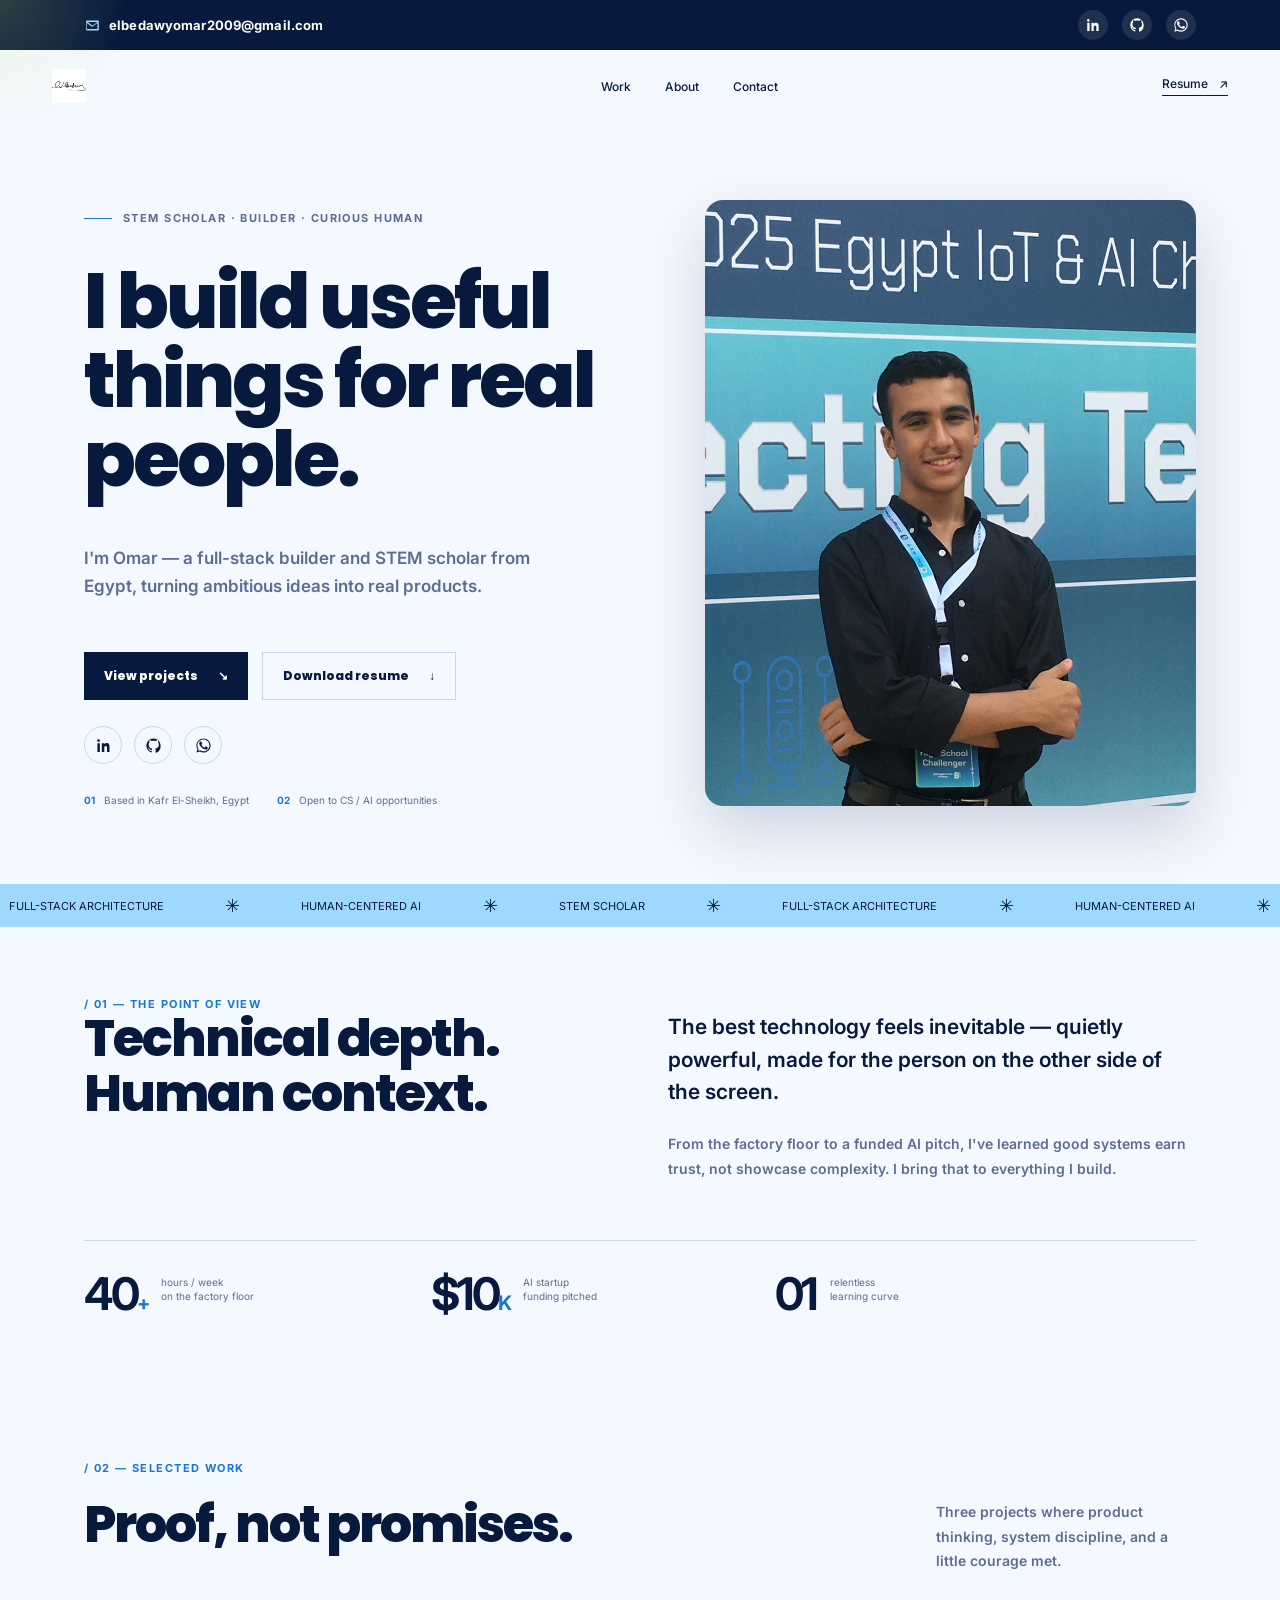
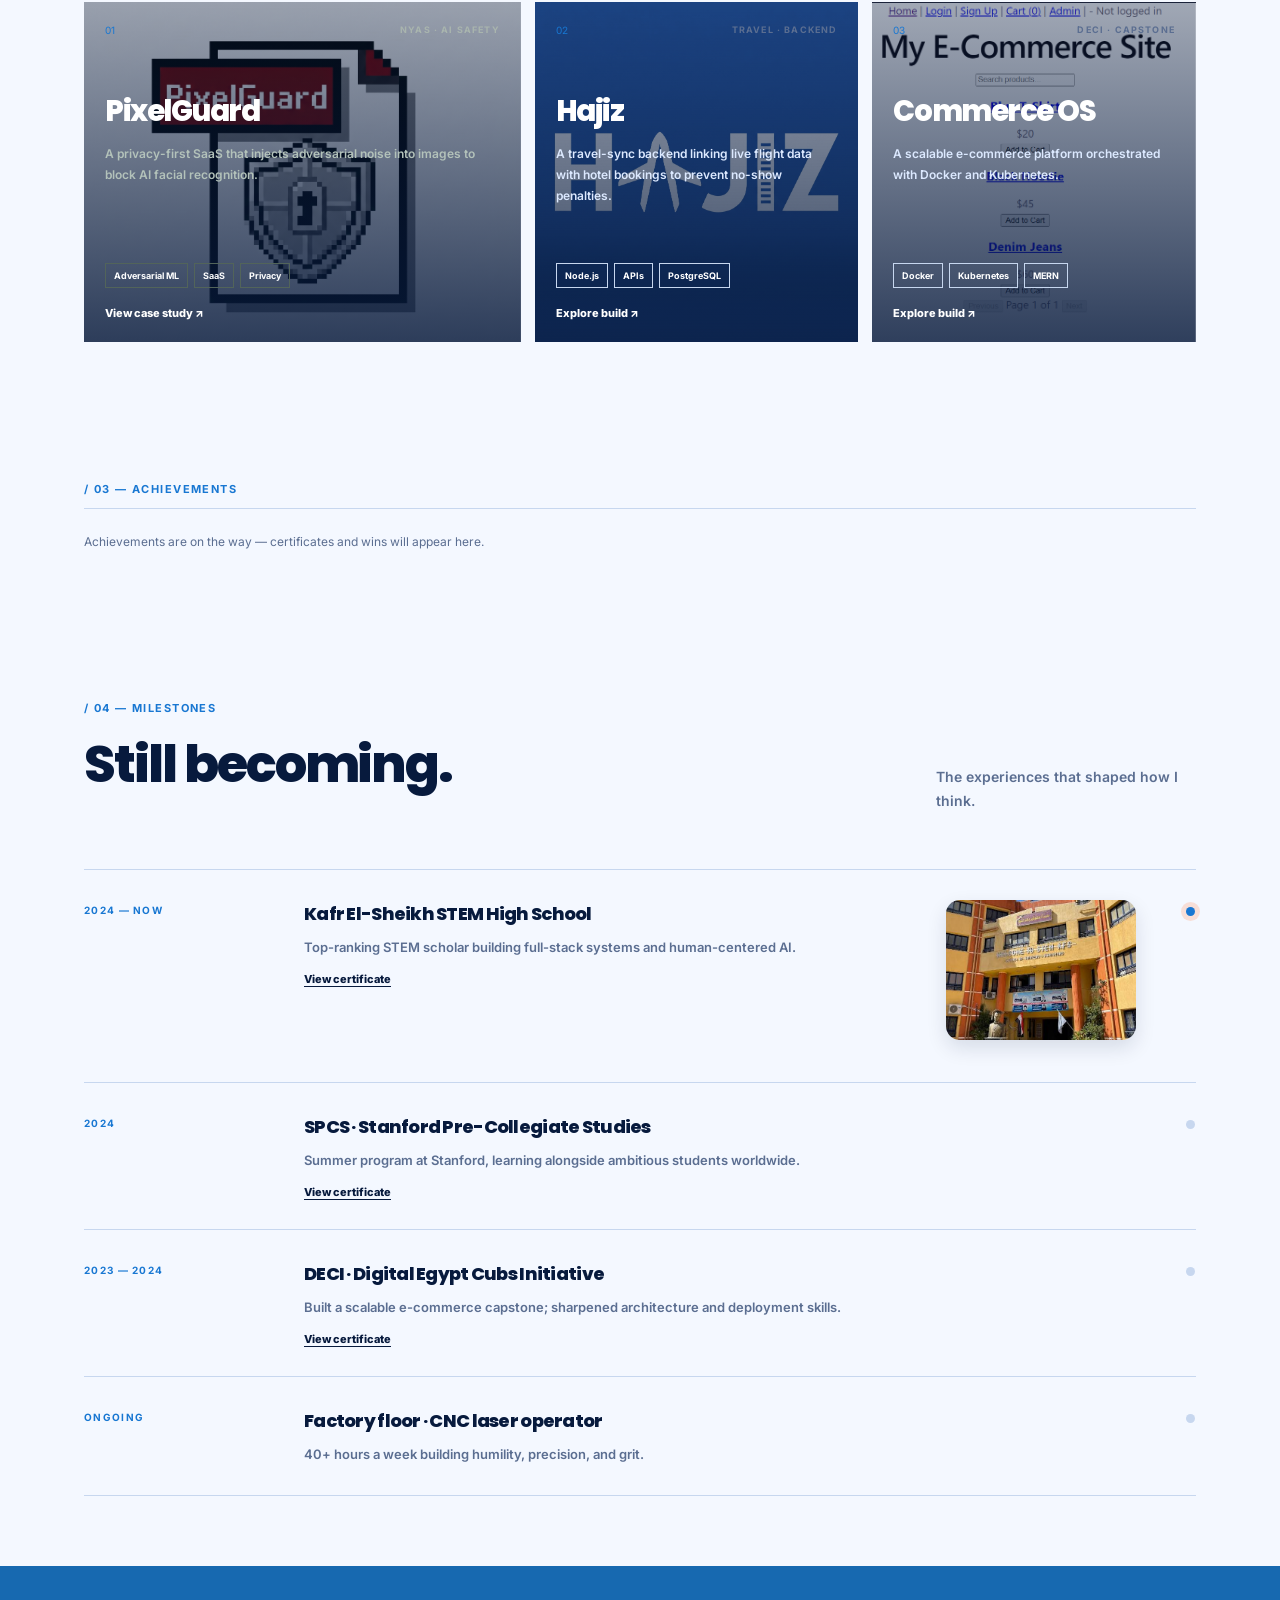
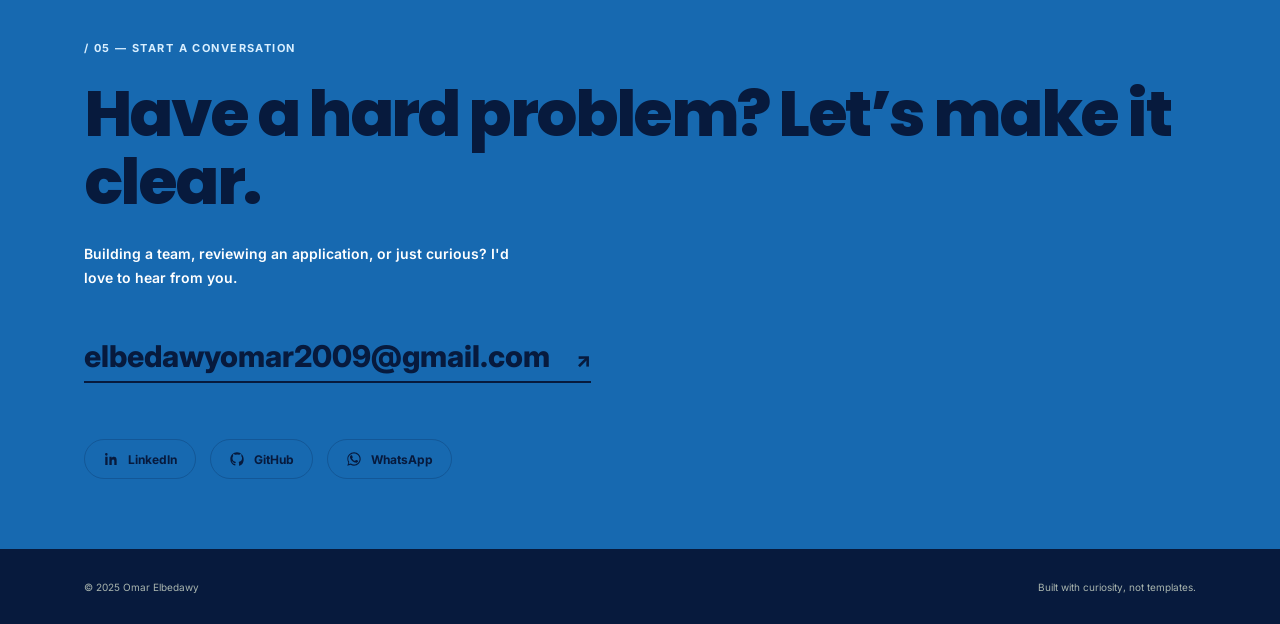
==== commit c7fc8f8c: "Redesign v3: compact hero photo panel, achievements section, uploadable signature (index.html)" ====
--- a/index.html
+++ b/index.html
@@ -40,7 +40,7 @@
   </div>
 
   <header class="site-header">
-    <a class="brand" href="#top" aria-label="Omar Elbedawy home"><span id="studio-trigger" title="">OE</span><b>Omar Elbedawy</b></a>
+    <a class="brand" href="#top" aria-label="Omar Elbedawy home"><img id="studio-trigger" class="brand-mark" src="/favicon/web-app-manifest-512x512.png" alt="Omar Elbedawy" title=""></a>
     <nav class="desktop-nav" aria-label="Primary navigation">
       <a href="#work">Work</a><a href="#about">About</a><a href="#contact">Contact</a>
     </nav>
@@ -50,12 +50,29 @@
 
   <main id="top">
     <section class="hero" id="hero-section">
-      <div class="hero-copy reveal section-wrap">
-        <p class="eyebrow"><i></i> STEM scholar · builder · curious human</p>
-        <h1 id="hero-title">I build useful things for real people.</h1>
-        <p class="hero-intro" id="hero-intro">I'm Omar — a full-stack builder and STEM scholar from Egypt, turning ambitious ideas into real products.</p>
-        <div class="hero-actions"><a class="button button-primary" href="#work">View projects <span>↘</span></a><a class="button button-ghost" href="Omar Elbedawy_Resume_Cambria_A4.pdf" download>Download resume <span>↓</span></a></div>
-        <div class="hero-meta"><span><b>01</b> Based in Kafr El-Sheikh, Egypt</span><span><b>02</b> Open to CS / AI opportunities</span></div>
+      <div class="hero-grid section-wrap">
+        <div class="hero-copy reveal">
+          <p class="eyebrow"><i></i> STEM scholar · builder · curious human</p>
+          <h1 id="hero-title">I build useful things for real people.</h1>
+          <p class="hero-intro" id="hero-intro">I'm Omar — a full-stack builder and STEM scholar from Egypt, turning ambitious ideas into real products.</p>
+          <div class="hero-actions"><a class="button button-primary" href="#work">View projects <span>↘</span></a><a class="button button-ghost" href="Omar Elbedawy_Resume_Cambria_A4.pdf" download>Download resume <span>↓</span></a></div>
+          <div class="hero-socials">
+            <a href="https://www.linkedin.com/" target="_blank" rel="noreferrer" aria-label="LinkedIn" data-social="linkedin">
+              <svg viewBox="0 0 24 24" aria-hidden="true"><path d="M6.94 5a1.94 1.94 0 1 1-3.88 0 1.94 1.94 0 0 1 3.88 0ZM3.4 8.75h3.47V21H3.4V8.75Zm6.2 0h3.32v1.67h.05c.46-.88 1.6-1.8 3.3-1.8 3.53 0 4.18 2.32 4.18 5.34V21h-3.47v-5.4c0-1.29-.02-2.94-1.79-2.94-1.8 0-2.08 1.4-2.08 2.85V21H9.6V8.75Z"/></svg>
+              <span>LinkedIn</span>
+            </a>
+            <a href="https://github.com/" target="_blank" rel="noreferrer" aria-label="GitHub" data-social="github">
+              <svg viewBox="0 0 24 24" aria-hidden="true"><path d="M12 2C6.48 2 2 6.58 2 12.2c0 4.49 2.87 8.3 6.84 9.64.5.1.68-.22.68-.49 0-.24-.01-1.03-.01-1.87-2.78.51-3.5-.7-3.72-1.34-.13-.33-.68-1.34-1.16-1.62-.4-.22-.97-.75-.01-.76.9-.02 1.54.84 1.76 1.19 1.03 1.75 2.67 1.26 3.32.96.1-.75.4-1.26.72-1.55-2.55-.29-5.23-1.29-5.23-5.73 0-1.27.44-2.3 1.16-3.12-.12-.29-.5-1.48.11-3.08 0 0 .95-.31 3.1 1.19a10.5 10.5 0 0 1 5.64 0c2.15-1.5 3.1-1.19 3.1-1.19.61 1.6.23 2.79.11 3.08.72.82 1.16 1.84 1.16 3.12 0 4.45-2.69 5.44-5.25 5.72.42.37.78 1.08.78 2.18 0 1.58-.01 2.85-.01 3.24 0 .27.18.6.69.49A10.21 10.21 0 0 0 22 12.2C22 6.58 17.52 2 12 2Z"/></svg>
+              <span>GitHub</span>
+            </a>
+            <a href="https://wa.me/201000000000" target="_blank" rel="noreferrer" aria-label="WhatsApp" data-social="whatsapp">
+              <svg viewBox="0 0 24 24" aria-hidden="true"><path d="M17.47 14.38c-.3-.15-1.76-.87-2.03-.97-.27-.1-.47-.15-.67.15-.2.3-.77.97-.94 1.17-.17.2-.35.22-.65.07-.3-.15-1.25-.46-2.38-1.47-.88-.78-1.47-1.75-1.65-2.05-.17-.3-.02-.46.13-.61.13-.13.3-.35.45-.52.15-.17.2-.3.3-.5.1-.2.05-.37-.02-.52-.07-.15-.67-1.62-.92-2.22-.24-.58-.49-.5-.67-.51-.17-.01-.37-.01-.57-.01-.2 0-.52.07-.79.37-.27.3-1.04 1.02-1.04 2.48 0 1.46 1.07 2.87 1.22 3.07.15.2 2.1 3.2 5.08 4.49.71.31 1.26.49 1.69.62.71.23 1.36.2 1.87.12.57-.09 1.76-.72 2.01-1.41.25-.7.25-1.29.17-1.41-.07-.12-.27-.2-.57-.35ZM12.02 2C6.5 2 2 6.48 2 12c0 1.9.53 3.68 1.44 5.2L2 22l4.94-1.4A9.96 9.96 0 0 0 12.02 22C17.55 22 22 17.52 22 12S17.55 2 12.02 2Zm0 18.18c-1.72 0-3.32-.5-4.68-1.35l-.34-.2-2.93.84.83-2.86-.22-.35a8.16 8.16 0 0 1-1.28-4.36c0-4.53 3.7-8.2 8.62-8.2 4.6 0 8.34 3.67 8.34 8.2 0 4.53-3.74 8.28-8.34 8.28Z"/></svg>
+              <span>WhatsApp</span>
+            </a>
+          </div>
+          <div class="hero-meta"><span><b>01</b> Based in Kafr El-Sheikh, Egypt</span><span><b>02</b> Open to CS / AI opportunities</span></div>
+        </div>
+        <div class="hero-photo" aria-hidden="true"></div>
       </div>
     </section>
 
@@ -76,12 +93,11 @@
       </div>
     </section>
 
-    <section class="section-wrap stack-section"><div class="section-label">/ 03 — The toolkit</div><div class="stack-layout"><h2>Tools are only half the story.</h2><div class="stack-groups"><div class="stack-group"><h3>Software & Web <span>01</span></h3><div class="skill-list"><span>React</span><span>Next.js</span><span>Node.js</span><span>TypeScript</span><span>Prisma</span><span>PostgreSQL</span><span>MongoDB</span><span>Vercel</span></div></div><div class="stack-group"><h3>DevOps & Hardware <span>02</span></h3><div class="skill-list"><span>Docker</span><span>Kubernetes</span><span>Linux</span><span>Git</span><span>ESP32</span><span>Arduino</span><span>REST APIs</span><span>CI / CD</span></div></div></div></div></section>
+    <section class="section-wrap additions-section" id="achievements"><div class="section-label">/ 03 — Achievements</div><div id="dynamic-content"></div></section>
 
     <section class="section-wrap journey-section" id="journey"><div class="section-heading"><div><div class="section-label">/ 04 — Milestones</div><h2 id="journey-title">Still becoming.</h2></div><p id="journey-intro">The experiences that shaped how I think.</p></div><div class="timeline" id="timeline"></div></section>
-    <section class="section-wrap additions-section" id="additions"><div class="section-label">/ 05 — More from the archive</div><div id="dynamic-content"></div></section>
 
-    <section class="contact-section" id="contact"><div class="contact-inner section-wrap"><div class="section-label">/ 06 — Start a conversation</div><h2>Have a hard problem? Let’s make it clear.</h2><p>Building a team, reviewing an application, or just curious? I'd love to hear from you.</p><a class="email-link" href="mailto:elbedawyomar2009@gmail.com">elbedawyomar2009@gmail.com <span>↗</span></a>
+    <section class="contact-section" id="contact"><div class="contact-inner section-wrap"><div class="section-label">/ 05 — Start a conversation</div><h2>Have a hard problem? Let’s make it clear.</h2><p>Building a team, reviewing an application, or just curious? I'd love to hear from you.</p><a class="email-link" href="mailto:elbedawyomar2009@gmail.com">elbedawyomar2009@gmail.com <span>↗</span></a>
       <div class="socials">
         <a href="https://www.linkedin.com/" target="_blank" rel="noreferrer" aria-label="LinkedIn" data-social="linkedin">
           <svg viewBox="0 0 24 24" aria-hidden="true"><path d="M6.94 5a1.94 1.94 0 1 1-3.88 0 1.94 1.94 0 0 1 3.88 0ZM3.4 8.75h3.47V21H3.4V8.75Zm6.2 0h3.32v1.67h.05c.46-.88 1.6-1.8 3.3-1.8 3.53 0 4.18 2.32 4.18 5.34V21h-3.47v-5.4c0-1.29-.02-2.94-1.79-2.94-1.8 0-2.08 1.4-2.08 2.85V21H9.6V8.75Z"/></svg>
--- a/style.css
+++ b/style.css
@@ -6,3 +6,97 @@
 body{font-family:"Inter",Arial,sans-serif}.brand,h1,h2,h3,.button{font-family:"Poppins",Arial,sans-serif}.site-header{height:72px}.hero{min-height:540px;padding-top:36px;padding-bottom:52px;grid-template-columns:1.08fr .92fr}.hero-copy{max-width:570px}.hero-intro{font-size:15px;line-height:1.65}.hero-meta{margin-top:30px}.hero-art{height:390px}.portrait-card{width:250px;height:320px}.portrait-card img{position:absolute;inset:0;width:100%;height:100%;object-fit:cover;z-index:2;opacity:.92;mix-blend-mode:multiply}.portrait-card img[hidden]{display:none}.portrait-card:after{z-index:3}.portrait-mark,.portrait-caption,.portrait-index{z-index:4}.floating-note{font-family:"Inter",Arial,sans-serif}.marquee{padding:11px 0}.intro-section,.work-section,.stack-section,.journey-section,.additions-section{padding-top:70px;padding-bottom:70px}.intro-layout{gap:55px}.stats-row{margin-top:45px}.work-section{padding-top:70px}.section-heading{margin-bottom:28px}.project-card{min-height:285px;padding:22px 21px}.project-card h3{margin:54px 0 10px;font-size:25px}.project-link{display:block;margin-top:18px;color:inherit;font:600 11px "Inter",Arial,sans-serif;text-decoration:none}.project-link:hover{color:var(--orange)}.project-card.has-project-image{background-image:linear-gradient(180deg,rgba(7,26,61,.9),rgba(7,26,61,.96)),var(--project-image);background-size:cover;background-position:center}.project-card.has-project-image:not(.project-featured){color:white}.project-card.has-project-image:not(.project-featured) p{color:#dce9ff}.stack-section{padding-bottom:75px}.stack-layout{gap:55px;margin-top:25px}.stack-group{margin-bottom:25px}.skill-list{gap:6px}.skill-list span{padding:8px 10px}.contact-inner{padding-top:75px;padding-bottom:70px}.contact-inner h2{font-size:clamp(40px,5vw,68px)}.socials{margin-top:45px}.reveal{animation:rise .65s ease both}.portrait-card{animation:float 5s ease-in-out infinite}@keyframes float{50%{transform:rotate(4deg) translateY(-9px)}}@media(max-width:800px){.hero{padding-top:35px;padding-bottom:45px}.hero-art{height:350px;margin-top:22px}.intro-section,.work-section,.stack-section,.additions-section{padding-top:55px;padding-bottom:55px}.project-card{min-height:280px}.project-card h3{margin-top:45px}}
 .portrait-card img{opacity:1;mix-blend-mode:normal}.portrait-card.has-photo:after,.portrait-card.has-photo .portrait-mark,.portrait-card.has-photo .portrait-caption{display:none}.project-card.has-project-image{background-image:linear-gradient(180deg,rgba(7,26,61,.38),rgba(7,26,61,.84)),var(--project-image)}
 .timeline-image{width:110px;height:78px;object-fit:cover;border-radius:10px;float:right;margin:0 0 12px 18px;box-shadow:0 8px 20px rgba(7,26,61,.12)}.timeline-item:has(.timeline-image){min-height:120px}
+
+/* ===== Top contact bar (always at the very top) ===== */
+.top-bar{background:var(--ink);color:#fff;font-family:"Inter",Arial,sans-serif}
+.top-bar-inner{display:flex;align-items:center;justify-content:space-between;gap:18px;padding:10px 32px;flex-wrap:wrap}
+.top-email{display:flex;align-items:center;gap:8px;color:#fff;text-decoration:none;font-size:13px;font-weight:700;letter-spacing:.01em}
+.top-email svg{width:17px;height:17px;fill:var(--lime);flex:none}
+.top-email:hover{color:var(--lime)}
+.top-socials{display:flex;align-items:center;gap:14px}
+.top-socials a{display:flex;align-items:center;justify-content:center;width:30px;height:30px;border-radius:50%;background:rgba(255,255,255,.1);transition:.2s}
+.top-socials a svg{width:16px;height:16px;fill:#fff}
+.top-socials a:hover{background:var(--lime)}
+.top-socials a:hover svg{fill:var(--ink)}
+@media(max-width:640px){.top-bar-inner{padding:9px 20px;gap:10px}.top-email span{display:none}.top-email svg{width:19px;height:19px}}
+
+/* ===== Hero: big, clear background photo only — no floating card ===== */
+.hero{min-height:640px;display:flex;align-items:center;position:relative;isolation:isolate;padding:0}
+.hero:before{content:"";position:absolute;inset:0;z-index:-1;background-image:linear-gradient(100deg,rgba(7,26,61,.92) 0%,rgba(7,26,61,.72) 38%,rgba(7,26,61,.42) 100%),var(--hero-image);background-position:center;background-size:cover;opacity:1}
+.hero-copy{max-width:640px;padding-top:90px;padding-bottom:90px}
+.hero .eyebrow{color:#dfe9ff}
+.hero .eyebrow i{background:var(--lime)}
+.hero h1{color:#fff;font-weight:800}
+.hero-intro{color:#e4ebff;font-weight:500;font-size:17px}
+.hero-meta{color:#c6d3f2}
+.hero-meta b{color:var(--lime)}
+@media(max-width:800px){.hero{min-height:520px}.hero-copy{padding-top:60px;padding-bottom:60px}}
+
+/* ===== Bold + clear pass: heavier weights everywhere ===== */
+body{font-weight:500}
+h1,h2,h3{font-weight:800;letter-spacing:-.04em}
+.hero-intro,.large-copy,.muted-copy,.section-heading>p,.project-card p,.timeline-item p,.dynamic-card p,.contact-inner>p{font-weight:600}
+.eyebrow,.section-label,.project-type,.timeline-date,.skill-list span,.tags span{font-weight:700}
+.button{font-weight:800}
+.email-link{font-weight:800}
+
+/* ===== Bigger photos ===== */
+.project-card{min-height:340px}
+.project-card h3{font-size:29px}
+.timeline-image{width:190px;height:140px;border-radius:14px}
+.timeline-item{grid-template-columns:170px 1fr 10px}
+.dynamic-card img{height:230px}
+@media(max-width:800px){.timeline-image{width:130px;height:96px}}
+
+/* ===== Certificate / photo buttons (replace old external-link anchors) ===== */
+.project-link{background:none;border:none;padding:0;cursor:pointer;font:800 11px "Inter",Arial,sans-serif;color:inherit;text-align:left}
+.timeline-item .project-link{margin-top:14px;text-decoration:underline;text-underline-offset:3px}
+.timeline-item .project-link:hover{color:var(--orange)}
+.project-arrow{background:none;border:none;padding:0;cursor:pointer;display:block;margin-top:20px;font:800 10px "Inter",Arial,sans-serif;color:inherit;text-decoration:underline;text-underline-offset:3px}
+
+/* ===== Inline lightbox: photos & certificates open ON the page ===== */
+.lightbox{position:fixed;inset:0;z-index:100;display:flex;align-items:center;justify-content:center;padding:26px}
+.lightbox[hidden]{display:none}
+.lightbox-backdrop{position:absolute;inset:0;background:rgba(7,26,61,.86)}
+.lightbox-panel{position:relative;z-index:1;background:#fff;max-width:min(920px,94vw);max-height:90vh;width:100%;padding:22px;overflow:auto;border-radius:14px;box-shadow:0 30px 80px rgba(7,26,61,.35)}
+.lightbox-close{position:absolute;top:14px;right:14px;width:38px;height:38px;border-radius:50%;border:1px solid var(--line);background:#fff;font-size:16px;font-weight:800;cursor:pointer;z-index:2}
+.lightbox-close:hover{background:var(--ink);color:#fff;border-color:var(--ink)}
+.lightbox-title{margin:0 44px 16px 0;font-size:20px;font-weight:800}
+.lightbox-body img{width:100%;height:auto;max-height:78vh;object-fit:contain;border-radius:8px;display:block}
+.lightbox-body iframe{width:100%;height:78vh;border:0;border-radius:8px}
+.lightbox-body video{width:100%;max-height:78vh;border-radius:8px;display:block}
+.lightbox-fallback{padding:30px 0;text-align:center}
+.lightbox-fallback p{font-weight:600;margin-bottom:18px}
+@media(max-width:640px){.lightbox{padding:0}.lightbox-panel{max-height:100vh;height:100%;border-radius:0}.lightbox-body iframe,.lightbox-body video{height:65vh}}
+
+/* ===== Brand mark: personal signature instead of "OE" ===== */
+.brand-mark{height:34px;width:auto;display:block;mix-blend-mode:multiply}
+@media(max-width:640px){.brand-mark{height:28px}}
+
+/* ===== Hero v2: photo confined to the right half, left side stays plain (no color bleed) ===== */
+.hero{min-height:auto;display:block;position:relative;isolation:isolate;padding:0}
+.hero:before{content:none}
+.hero-grid{display:grid;grid-template-columns:1.15fr 1fr;gap:56px;align-items:stretch;padding-top:78px;padding-bottom:78px}
+.hero-copy{max-width:none;padding:0;display:flex;flex-direction:column;justify-content:center}
+.hero .eyebrow{color:var(--muted)}
+.hero .eyebrow i{background:var(--orange)}
+.hero h1{color:var(--ink)}
+.hero-intro{color:var(--muted);font-weight:600}
+.hero-meta{color:var(--muted)}
+.hero-meta b{color:var(--orange)}
+.hero-photo{background-image:var(--hero-image);background-size:cover;background-position:center;border-radius:18px;min-height:380px;box-shadow:0 25px 60px rgba(7,26,61,.16)}
+@media(max-width:900px){.hero-grid{grid-template-columns:1fr;gap:26px;padding-top:48px;padding-bottom:40px}.hero-photo{min-height:260px}}
+
+/* ===== Hero social row, right under the buttons ===== */
+.hero-socials{display:flex;align-items:center;gap:12px;margin-top:26px}
+.hero-socials a{display:flex;align-items:center;justify-content:center;width:38px;height:38px;border-radius:50%;border:1px solid var(--line);transition:.2s}
+.hero-socials a svg{width:17px;height:17px;fill:var(--ink)}
+.hero-socials a span{display:none}
+.hero-socials a:hover{background:var(--ink);border-color:var(--ink)}
+.hero-socials a:hover svg{fill:#fff}
+
+/* ===== Bottom contact socials: fixed alignment (icon + label, evenly spaced) ===== */
+.socials{display:flex;flex-wrap:wrap;align-items:center;gap:14px;margin-top:56px}
+.socials a{display:flex;align-items:center;gap:9px;font:700 12px "Inter",Arial,sans-serif;color:var(--ink);padding:11px 18px;border:1px solid rgba(7,26,61,.22);border-radius:999px;transition:.2s;text-decoration:none}
+.socials a svg{width:16px;height:16px;fill:currentColor;flex:none}
+.socials a:hover{background:var(--ink);color:#fff;border-color:var(--ink)}
